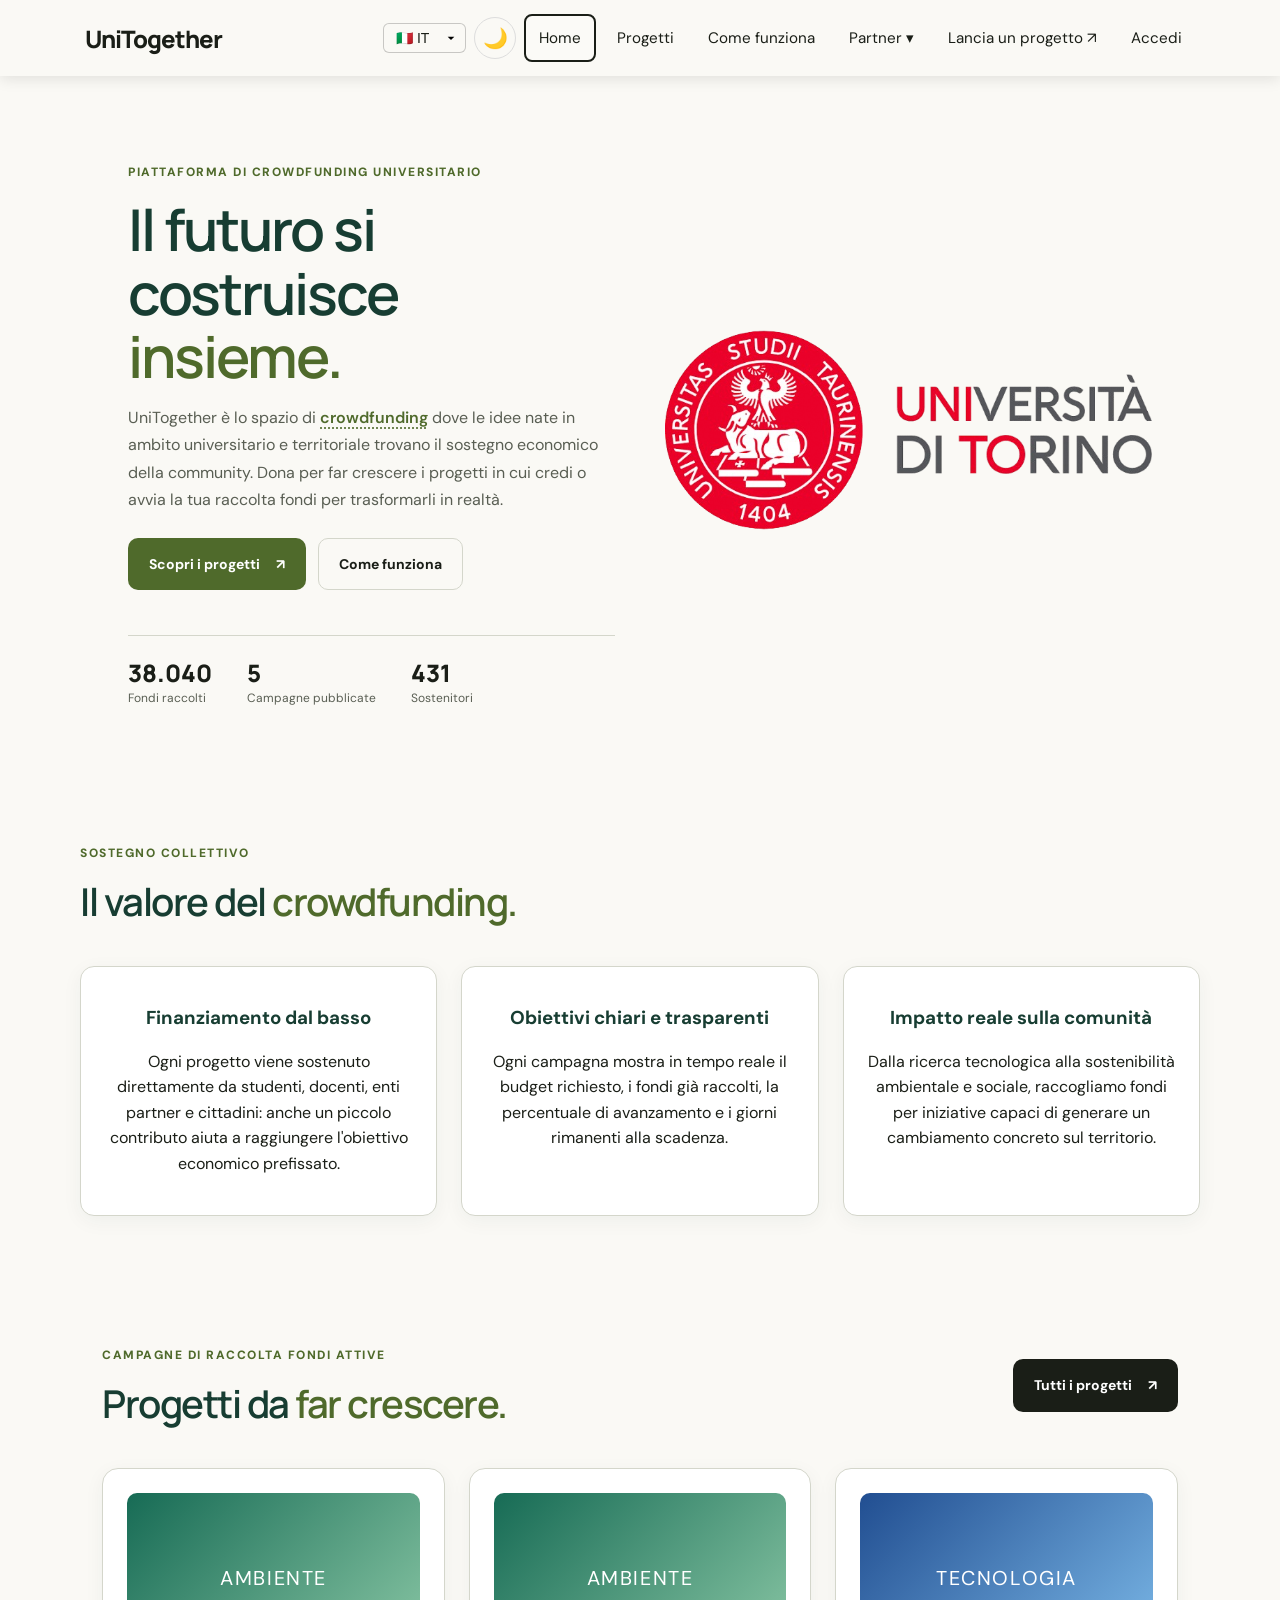
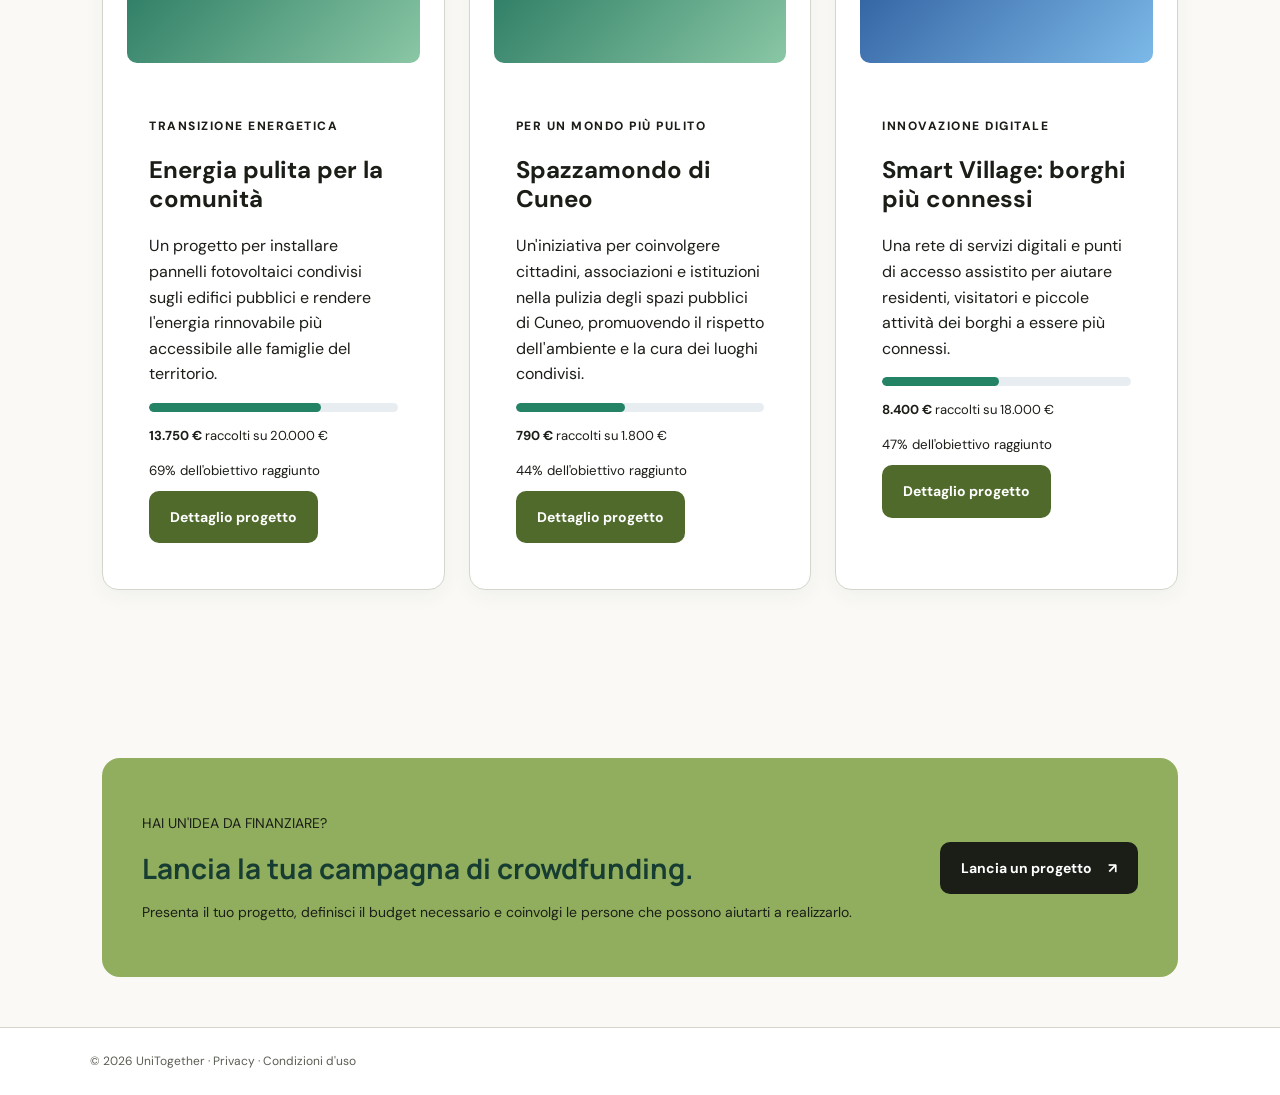
==== assignment3_gruppoAC/src/index.html @ 74b70cff "Add files via upload" ====
<!DOCTYPE html>
<html lang="it">
<head>
    <meta charset="UTF-8">
    <meta name="viewport" content="width=device-width, initial-scale=1.0">
    <title>UniTogether - Home</title>
    <link rel="stylesheet" href="../stile/stile.css">
    <script src="../js/app.js" defer></script>
    <script src="../dati/progetti-dati.js" defer></script>
    <script src="../js/home.js" defer></script>
</head>
<body>

<header class="site-header">
    <a class="logo" href="index.html">UniTogether</a>

    <button class="menu-toggle" id="menuToggle"
            type="button"
            aria-label="Apri menu di navigazione"
            aria-expanded="false"
            aria-controls="mainNav">
        <span aria-hidden="true">☰</span>
    </button>

    <nav id="mainNav" aria-label="Menu principale">
        <div class="language-selector">
            <label for="languageSelect" class="sr-only">Seleziona lingua</label>
            <select id="languageSelect" name="language" autocomplete="language" onchange="cambiaLinguaGoogle(this.value)" aria-label="Seleziona lingua">
                <option value="it">🇮🇹 IT</option>
                <option value="en">🇬🇧 EN</option>
                <option value="es">🇪🇸 ES</option>
                <option value="fr">🇫🇷 FR</option>
                <option value="de">🇩🇪 DE</option>
            </select>
        </div>

        <!-- Contenitore nascosto per Google Translate ignorato dagli screen reader -->
        <div id="google_translate_element" hidden aria-hidden="true"></div>

        <button
                id="themeToggle"
                class="theme-toggle"
                type="button"
                aria-label="Attiva modalità scura"
                aria-pressed="false">
            <span aria-hidden="true">🌙</span>
        </button>
        <a href="index.html" aria-current="page">Home</a>
        <a href="progetti.html">Progetti</a>
        <a href="come-funziona.html">Come funziona</a>

        <div class="partner-dropdown">
            <button class="partner-btn" id="partnerBtn" type="button" aria-expanded="false" aria-controls="partnerMenu">
                Partner <span aria-hidden="true">▾</span>
            </button>
            <div class="partner-menu" id="partnerMenu">
                <div class="partner-item">
                    <button class="submenu-btn" type="button" aria-expanded="false">Banche <span aria-hidden="true">›</span></button>
                    <div class="partner-submenu">
                        <a href="errore.html">Banca 1</a>
                        <a href="errore.html">Banca 2</a>
                        <a href="errore.html">Banca 3</a>
                    </div>
                </div>
                <div class="partner-item">
                    <button class="submenu-btn" type="button" aria-expanded="false">Enti Pubblici <span aria-hidden="true">›</span></button>
                    <div class="partner-submenu">
                        <a href="errore.html">Ente pubblico 1</a>
                        <a href="errore.html">Ente pubblico 2</a>
                        <a href="errore.html">Ente pubblico 3</a>
                    </div>
                </div>
                <div class="partner-item">
                    <button class="submenu-btn" type="button" aria-expanded="false">Fondazioni <span aria-hidden="true">›</span></button>
                    <div class="partner-submenu">
                        <a href="errore.html">Fondazione 1</a>
                        <a href="errore.html">Fondazione 2</a>
                        <a href="errore.html">Fondazione 3</a>
                    </div>
                </div>
                <div class="partner-item">
                    <button class="submenu-btn" type="button" aria-expanded="false">Università <span aria-hidden="true">›</span></button>
                    <div class="partner-submenu">
                        <a href="index.html">Università di Torino</a>
                        <a href="errore.html">Università di Firenze</a>
                        <a href="errore.html">Università Bocconi</a>
                        <a href="errore.html">Politecnico di Torino</a>
                    </div>
                </div>
            </div>
        </div>

        <a href="aggiungi.html">Lancia un progetto <span aria-hidden="true">↗</span></a>
        <a href="login.html">Accedi</a>
    </nav>
</header>

<main id="mainContent">
    <section class="hero">
        <div class="hero-text">
            <p class="eyebrow">PIATTAFORMA DI CROWDFUNDING UNIVERSITARIO</p>
            <h1>Il futuro si<br>costruisce <span>insieme.</span></h1>
            <p>
                UniTogether è lo spazio di <strong><abbr title="Raccolta collettiva e collaborativa di fondi, effettuata attraverso la rete, aperta a tutti coloro che decidono di finanziare progetti innovativi e imprese appena costituite." data-tooltip="Raccolta collettiva e collaborativa di fondi, effettuata attraverso la rete, aperta a tutti coloro che decidono di finanziare progetti innovativi e imprese appena costituite.">crowdfunding</abbr></strong> dove le idee nate in ambito universitario e territoriale trovano il sostegno economico della community. Dona per far crescere i progetti in cui credi o avvia la tua raccolta fondi per trasformarli in realtà.
            </p>

            <div class="hero-actions">
                <a href="progetti.html" class="btn primary-btn">Scopri i progetti <span aria-hidden="true">↗</span></a>
                <a href="come-funziona.html" class="btn secondary-btn">Come funziona</a>
            </div>

            <div class="statistics">
                <div><strong id="totalRaised">—</strong><small>Fondi raccolti</small></div>
                <div><strong id="totalProjects">—</strong><small>Campagne pubblicate</small></div>
                <div><strong id="totalSupporters">—</strong><small>Sostenitori</small></div>
            </div>
        </div>

        <div class="hero-illustration">
            <img src="../img/logo_unito.png" class="responsive-logo" alt="Logo Università di Torino">
        </div>
    </section>

    <section class="container section crowdfunding-section">
        <div class="section-title">
            <div>
                <p class="eyebrow">SOSTEGNO COLLETTIVO</p>
                <h2>Il valore del <span>crowdfunding.</span></h2>
            </div>
        </div>

        <div class="feature-grid">
            <article class="card">
                <h3>Finanziamento dal basso</h3>
                <p>Ogni progetto viene sostenuto direttamente da studenti, docenti, enti partner e cittadini: anche un piccolo contributo aiuta a raggiungere l'obiettivo economico prefissato.</p>
            </article>
            <article class="card">
                <h3>Obiettivi chiari e trasparenti</h3>
                <p>Ogni campagna mostra in tempo reale il budget richiesto, i fondi già raccolti, la percentuale di avanzamento e i giorni rimanenti alla scadenza.</p>
            </article>
            <article class="card">
                <h3>Impatto reale sulla comunità</h3>
                <p>Dalla ricerca tecnologica alla sostenibilità ambientale e sociale, raccogliamo fondi per iniziative capaci di generare un cambiamento concreto sul territorio.</p>
            </article>
        </div>
    </section>

    <section class="projects-section">
        <div class="section-title">
            <div>
                <p class="eyebrow">CAMPAGNE DI RACCOLTA FONDI ATTIVE</p>
                <h2>Progetti da <span>far crescere.</span></h2>
            </div>
            <a href="progetti.html" class="btn dark-btn">Tutti i progetti <span aria-hidden="true">↗</span></a>
        </div>

        <!-- Le prime tre schede vengono generate automaticamente dal JSON. -->
        <div class="project-grid" id="homeProjectGrid" aria-live="polite">
            <p>Caricamento progetti...</p>
        </div>
    </section>

    <section class="call-to-action">
        <div>
            <p>HAI UN'IDEA DA FINANZIARE?</p>
            <h2>Lancia la tua campagna di crowdfunding.</h2>
            <p>Presenta il tuo progetto, definisci il budget necessario e coinvolgi le persone che possono aiutarti a realizzarlo.</p>
        </div>
        <a href="aggiungi.html" class="btn dark-btn">Lancia un progetto <span aria-hidden="true">↗</span></a>
    </section>
</main>

<footer class="footer-simple">
    © 2026 UniTogether · Privacy · Condizioni d'uso
</footer>

</body>
</html>
---- assignment3_gruppoAC/stile/stile.css ----
@import url('https://fonts.googleapis.com/css2?family=DM+Sans:wght@400;500;600;700&family=Manrope:wght@400;500;600;700;800&display=swap');


/* Pagine catalogo, dettaglio e informazioni */

[hidden] {
    display: none !important;
}

.page-hero {
    padding: 44px 0 28px;
    max-width: 770px;
}

.page-hero h1 {
    margin: 10px 0 16px;
}

.eyebrow {
    font-size: 0.8rem;
    font-weight: 700;
    letter-spacing: 0.08em;
    text-transform: uppercase;
}

.project-filters {
    display: grid;
    grid-template-columns: 1.1fr 1.1fr 1.1fr;
    gap: 12px;
    align-items: end;
    margin: 24px 0;
}

.project-filters label {
    display: block;
    font-weight: 600;
    margin-bottom: 6px;
}

.project-filters input,
.project-filters select {
    width: 100%;
    min-width: 0;
    box-sizing: border-box;
    padding: 12px;
    border: 1px solid #d4dbe2;
    border-radius: 8px;
    background: white;
    font: inherit;
}

.project-grid,
.feature-grid {
    display: grid;
    grid-template-columns: repeat(3, minmax(0, 1fr));
    gap: 24px;
    margin: 24px 0 48px;
}

.project-card,
.card {
    border: 1px solid #e2e7ec;
    border-radius: 14px;
    overflow: hidden;
    background: #fff;
    box-shadow: 0 5px 20px rgb(23 61 50 / 5%);
}

.project-content,
.card {
    padding: 22px;
}

.project-image {
    min-height: 170px;
    display: grid;
    place-items: center;
    margin-bottom: 20px;
    padding: 20px;
    border-radius: 10px;
    color: #fff;
    font-size: 20px;
    letter-spacing: 0.08em;
}

.project-image-green {
    background: linear-gradient(135deg, #176b55, #8ac7a5);
}

.project-image-blue {
    background: linear-gradient(135deg, #214e91, #7cb9e8);
}

.project-image-orange {
    background: linear-gradient(135deg, #a74d22, #f3b36b);
}

.project-image-purple {
    background: linear-gradient(135deg, #573d84, #b7a0e5);
}

.progress-track {
    width: 100%;
    height: 9px;
    overflow: hidden;
    border-radius: 999px;
    background: #e8edf1;
    margin: 14px 0;
}

.progress-track span {
    display: block;
    height: 100%;
    border-radius: inherit;
    background: #248365;
}

.project-content .btn,
.project-summary .btn {
    display: inline-block;
    margin-top: 10px;
}

.project-detail {
    display: grid;
    grid-template-columns: minmax(0, 2fr) minmax(260px, 1fr);
    gap: 32px;
    align-items: start;
    padding-bottom: 48px;
}

.detail-image {
    min-height: 260px;
    border-radius: 14px;
    margin-bottom: 28px;
}

.project-summary {
    position: sticky;
    top: 20px;
}

.project-summary .btn {
    width: 100%;
    text-align: center;
}

.small-text {
    font-size: 0.88rem;
    opacity: 0.8;
}

.steps-list {
    padding-left: 24px;
}

.steps-list li {
    padding: 8px 0 18px 8px;
}

.faq-item {
    padding: 18px 0;
    border-bottom: 1px solid #e2e7ec;
}

.faq-item summary {
    cursor: pointer;
    font-weight: 600;
}

.faq-item p {
    line-height: 1.7;
}

.cta-section {
    margin: 48px 0;
    padding: 32px;
    border-radius: 16px;
    background: #f1f6f3;
    border: 1px solid #e0e7df;
}

.site-footer {
    padding: 24px;
    margin-top: 40px;
    text-align: center;
    border-top: 1px solid #e2e7ec;
    background: #173d32;
    color: #fff;
}

@media (max-width: 760px) {
    .project-filters,
    .project-grid,
    .feature-grid,
    .project-detail {
        grid-template-columns: 1fr;
    }

    .project-summary {
        position: static;
    }

    .page-hero {
        padding-top: 32px;
    }

    .cta-section {
        padding: 24px;
    }
}

:root {
    --bg: #faf9f5;
    --green: #cbe665;
    --green-dark: #4f6a2b;
    --text: #1a1e17;
    --muted: #595e53;
    --border: #d4d6cb;
    --white: #ffffff;
    --focus-ring: #2e4317;
    --error: #b3392f;
    --success: #527a33;
}

*, *::before, *::after {
    box-sizing: border-box;
}

body {
    margin: 0;
    background: var(--bg);
    color: var(--text);
    font-family: 'DM Sans', sans-serif;
    line-height: 1.6;
    -webkit-font-smoothing: antialiased;
}

a {
    color: inherit;
    text-decoration: none;
}

button, input {
    font: inherit;
}

/* Accessibilità migliorata: Focus visibile per navigazione da tastiera */
button:focus-visible, a:focus-visible, input:focus-visible {
    outline: 3px solid var(--focus-ring);
    outline-offset: 2px;
}

.navbar {
    min-height: 78px;
    padding: 15px 7%;
    display: flex;
    justify-content: space-between;
    align-items: center;
    gap: 25px;
    border-bottom: 1px solid var(--border);
    background: var(--white);
}

.logo {
    font: 800 22px 'Manrope', sans-serif;
    letter-spacing: -1px;
    white-space: nowrap;
}

.logo span {
    font-weight: 400;
    color: var(--muted);
}

.navigation, .nav-actions {
    display: flex;
    align-items: center;
    gap: 25px;
}

.navigation a, .back-link {
    font-size: 14px;
    font-weight: 600;
    color: var(--muted);
}

.navigation a:hover, .navigation .current {
    color: var(--text);
}

.btn {
    display: inline-flex;
    align-items: center;
    justify-content: space-between;
    gap: 16px;
    padding: 14px 20px;
    border: 1px solid transparent;
    border-radius: 10px;
    font-size: 14px;
    font-weight: 700;
    cursor: pointer;
    transition: transform 0.2s ease, background-color 0.2s ease;
    background: lightgray;
}

.btn:hover {
    transform: translateY(-2px);
}

.primary-btn {
    background: var(--green-dark);
    color: var(--white);
}

.secondary-btn {
    border-color: var(--border);
    background: transparent;
    color: var(--text);
}

.dark-btn {
    background: var(--text);
    color: var(--white);
}

.small-btn {
    padding: 10px 14px;
    font-size: 13px;
}

.menu-toggle {
    display: none;
    border: 0;
    background: none;
    font-size: 24px;
    cursor: pointer;
}

/* HOME */

.hero {
    min-height: 570px;
    padding: 75px 10%;
    display: grid;
    grid-template-columns: 1fr 1fr;
    gap: 50px;
    align-items: center;
}

.eyebrow {
    color: var(--green-dark);
    font-size: 12px;
    font-weight: 800;
    letter-spacing: 1.5px;
    text-transform: uppercase;
}

.hero h1, .login-intro h1, .registration-intro h1 {
    font: 600 clamp(36px, 4.5vw, 60px)/1.1 'Manrope', sans-serif;
    letter-spacing: -2px;
    margin: 16px 0;
}

.hero h1 span, .login-intro h1 span,
.registration-intro h1 span, .section-title h2 span {
    color: var(--green-dark);
}

.hero-text > p:not(.eyebrow) {
    max-width: 480px;
    color: var(--muted);
    font-size: 16px;
    line-height: 1.7;
}

.hero-actions {
    display: flex;
    gap: 12px;
    flex-wrap: wrap;
    margin-top: 25px;
}

.statistics {
    display: flex;
    gap: 35px;
    margin-top: 45px;
    padding-top: 20px;
    border-top: 1px solid var(--border);
}

.statistics div {
    display: flex;
    flex-direction: column;
}

.statistics strong {
    font: 800 24px 'Manrope', sans-serif;
}

.statistics small {
    color: var(--muted);
    font-size: 12px;
}

.hero-illustration {
    min-height: 400px;
    display: grid;
    place-items: center;
    position: relative;
}

.illustration-circle {
    position: absolute;
    width: 330px;
    height: 330px;
    display: grid;
    place-items: center;
    border: 1px solid var(--border);
    border-radius: 50%;
    color: #d1d9c2;
    font-size: 240px;
}

.illustration-card {
    position: relative;
    z-index: 1;
    width: min(320px, 90%);
    padding: 24px;
    background: var(--white);
    border: 1px solid var(--border);
    border-radius: 18px;
    box-shadow: 0 20px 45px rgba(26, 30, 23, 0.08);
    transform: rotate(2deg);
}

.badge {
    display: inline-block;
    padding: 6px 12px;
    border-radius: 20px;
    background: #e8f2d1;
    color: var(--green-dark);
    font-size: 11px;
    font-weight: 800;
}

.illustration-art {
    height: 130px;
    margin: 15px 0;
    border-radius: 10px;
    background: #edf5db;
    display: grid;
    place-items: center;
    font-size: 70px;
}

.illustration-card h3, .project-card h3 {
    font: 700 18px 'Manrope', sans-serif;
    margin: 8px 0;
}

.illustration-card p:not(.eyebrow),
.project-card > p:not(.eyebrow) {
    color: var(--muted);
    font-size: 14px;
}

.progress {
    height: 8px;
    margin: 15px 0 8px;
    overflow: hidden;
    border-radius: 10px;
    background: #e2e5dc;
}

.progress span {
    display: block;
    height: 100%;
    border-radius: 10px;
    background: var(--green-dark);
}

.funding {
    color: var(--muted);
    font-size: 13px;
}

.funding strong {
    color: var(--text);
}

.projects-section {
    padding: 70px 8%;
    background: #f0f2eb;
}

.section-title {
    display: flex;
    align-items: center;
    justify-content: space-between;
    gap: 20px;
    margin-bottom: 30px;
}

.section-title h2 {
    font: 600 clamp(28px, 3vw, 40px) 'Manrope', sans-serif;
    letter-spacing: -1.5px;
    margin: 8px 0;
}

.project-grid {
    display: grid;
    grid-template-columns: repeat(3, minmax(0, 1fr));
    gap: 24px;
}

.project-card {
    padding: 24px;
    border: 1px solid var(--border);
    border-radius: 16px;
    background: var(--white);
    transition: transform 0.2s ease, box-shadow 0.2s ease;
}

.project-card:hover {
    transform: translateY(-4px);
    box-shadow: 0 12px 30px rgba(26, 30, 23, 0.06);
}

.green-art { background: #e2efcb; color: var(--green-dark); }
.lilac-art { background: #eee8f9; color: #5f5791; }
.orange-art { background: #fae6d4; color: #9c5d28; }

.project-card .back-link {
    display: inline-block;
    margin-top: 12px;
    color: var(--green-dark);
    font-weight: 700;
}

.call-to-action {
    margin: 50px 8%;
    padding: 40px;
    border-radius: 18px;
    background: var(--green-dark);
    color: var(--text);
    display: flex;
    align-items: center;
    justify-content: space-between;
    gap: 25px;
}

.call-to-action h2 {
    font: 700 28px 'Manrope', sans-serif;
    margin: 8px 0;
}

.call-to-action p {
    font-size: 14px;
}

.footer-simple {
    padding: 24px 7%;
    border-top: 1px solid var(--border);
    color: var(--muted);
    font-size: 12px;
    background: var(--white);
}

/* LOGIN E REGISTRAZIONE */

.auth-page {
    min-height: 100vh;
    background: var(--bg);
}

.auth-page .navbar {
    border-bottom: 0;
    background: transparent;
}

.login-layout, .registration-layout {
    padding: 35px 8% 55px;
    display: grid;
    grid-template-columns: 1fr 1fr;
    gap: 7%;
    align-items: center;
}

.login-intro, .registration-intro {
    padding: 35px 0;
}

.login-intro > p:not(.eyebrow),
.registration-intro > p:not(.eyebrow) {
    max-width: 400px;
    color: var(--muted);
    font-size: 16px;
    line-height: 1.7;
}

.login-card, .registration-card {
    width: 100%;
    max-width: 500px;
    padding: 36px;
    background: var(--white);
    border: 1px solid var(--border);
    border-radius: 18px;
    box-shadow: 0 15px 40px rgba(26, 30, 23, 0.06);
}

.login-card h2, .registration-card h2 {
    margin: 8px 0;
    font: 700 28px 'Manrope', sans-serif;
    letter-spacing: -1px;
}

.login-card > p:not(.eyebrow),
.muted {
    color: var(--muted);
    font-size: 14px;
}

.login-types {
    display: grid;
    grid-template-columns: 1fr 1fr 1.3fr;
    gap: 6px;
    padding: 6px;
    margin: 22px 0;
    border-radius: 10px;
    background: #eaece3;
}

.role {
    padding: 12px 6px;
    border: 0;
    border-radius: 7px;
    background: transparent;
    color: var(--muted);
    font-size: 12px;
    font-weight: 700;
    cursor: pointer;
    transition: background-color 0.2s ease, color 0.2s ease;
}

.role.active {
    background: var(--white);
    color: var(--text);
    box-shadow: 0 2px 8px rgba(0, 0, 0, 0.08);
}

.form-group {
    min-width: 0;
    margin-bottom: 20px;
}

.form-group label {
    display: block;
    margin-bottom: 8px;
    font-size: 13px;
    font-weight: 700;
}

.form-group input:not([type="checkbox"]) {
    width: 100%;
    padding: 14px;
    border: 1px solid var(--border);
    border-radius: 10px;
    background: var(--white);
    color: var(--text);
    font-size: 14px;
    transition: border-color 0.2s ease, box-shadow 0.2s ease;
}

.form-group input:focus {
    outline: none;
    border-color: var(--green-dark);
    box-shadow: 0 0 0 3px rgba(79, 106, 43, 0.15);
}

.form-group input.invalid {
    border-color: var(--error);
    background: #fffbfa;
}

.form-group input.valid {
    border-color: var(--success);
}

.password-box {
    position: relative;
}

.password-box input {
    padding-right: 85px !important;
}

.show-password {
    position: absolute;
    top: 50%;
    right: 10px;
    transform: translateY(-50%);
    padding: 8px;
    border: 0;
    background: transparent;
    color: var(--green-dark);
    font-size: 12px;
    font-weight: 700;
    cursor: pointer;
}

.error {
    display: block;
    margin-top: 6px;
    color: var(--error);
    font-size: 12px;
    font-weight: 600;
}

.error:empty {
    display: none;
}

.hint {
    display: block;
    margin-top: 6px;
    color: var(--muted);
    font-size: 12px;
}

.login-options {
    display: flex;
    align-items: center;
    justify-content: space-between;
    gap: 10px;
    margin: 8px 0 22px;
    font-size: 13px;
}

.login-options a {
    color: var(--green-dark);
    font-weight: 700;
}

.remember, .terms {
    display: flex;
    align-items: flex-start;
    gap: 10px;
    font-size: 13px;
    color: var(--muted);
}

input[type="checkbox"] {
    accent-color: var(--green-dark);
    margin-top: 3px;
    width: 16px;
    height: 16px;
    cursor: pointer;
}

.login-card .primary-btn,
.registration-card .primary-btn {
    width: 100%;
    margin-top: 10px;
    justify-content: center;
}

.form-message {
    min-height: 0;
    color: var(--green-dark);
    font-size: 13px;
    font-weight: 600;
}

.form-message:empty {
    display: none;
}

.separator {
    display: flex;
    align-items: center;
    gap: 12px;
    margin: 24px 0;
    color: var(--muted);
    font-size: 12px;
}

.separator::before, .separator::after {
    content: "";
    flex: 1;
    height: 1px;
    background: var(--border);
}

.register-link {
    text-align: center;
    color: var(--muted);
    font-size: 13px;
}

.register-link a, .terms a {
    color: var(--green-dark);
    font-weight: 800;
}

.two-columns {
    display: grid;
    grid-template-columns: 1fr 1fr;
    gap: 16px;
}

.password-rules {
    display: grid;
    grid-template-columns: 1fr 1fr;
    gap: 6px 12px;
    margin-top: 12px;
}

.password-rules p {
    margin: 0;
    color: var(--muted);
    font-size: 12px;
}

.password-rules p.passed {
    color: var(--success);
    font-weight: 600;
}

.terms {
    margin: 14px 0;
}

@media (max-width: 850px) {
    .navigation, .nav-actions {
        gap: 14px;
    }

    .hero, .login-layout, .registration-layout {
        padding-left: 6%;
        padding-right: 6%;
        gap: 4%;
    }

    .project-grid {
        grid-template-columns: repeat(2, minmax(0, 1fr));
        gap: 16px;
    }
}

@media (max-width: 650px) {
    .navbar {
        padding: 15px 5%;
    }

    .navigation, .nav-actions {
        display: none;
    }

    .menu-toggle {
        display: block;
    }

    .hero, .login-layout, .registration-layout {
        grid-template-columns: 1fr;
        padding: 35px 6%;
    }

    .hero h1, .login-intro h1, .registration-intro h1 {
        font-size: 36px;
    }

    .hero-illustration {
        min-height: 330px;
    }

    .statistics {
        gap: 20px;
    }

    .project-grid {
        grid-template-columns: 1fr;
    }

    .section-title, .call-to-action {
        align-items: flex-start;
        flex-direction: column;
    }

    .projects-section {
        padding: 45px 6%;
    }

    .call-to-action {
        margin: 25px 5%;
        padding: 28px;
    }

    .login-intro, .registration-intro {
        padding: 10px 0;
    }

    .login-card, .registration-card {
        padding: 24px 20px;
    }

    .two-columns {
        grid-template-columns: 1fr;
        gap: 0;
    }

    .password-rules {
        grid-template-columns: 1fr;
    }

    .login-types {
        grid-template-columns: 1fr 1fr 1.2fr;
    }
}

/* ===== LAYOUT GLOBALE ===== */

html {
    scroll-behavior: smooth;
}

.container {
    width: min(1120px, calc(100% - 48px));
    margin-inline: auto;
}

main.container {
    padding-top: 24px;
    padding-bottom: 48px;
}

h1, h2, h3, p {
    overflow-wrap: break-word;
}

h1, h2, h3 {
    line-height: 1.2;
    color: #173d32;
}

h1 {
    font-size: clamp(2rem, 4vw, 3.25rem);
}

/* ===== NAVBAR ===== */

.site-header {
    position: sticky;
    top: 0;
    z-index: 100;
    background: #4f6a2b;
    color: #fff;
    box-shadow: 0 3px 14px rgb(0 0 0 / 10%);
}

.site-header > * {
    max-width: 1200px;
    margin-inline: auto;
}

.site-header {
    padding: 0 24px;
}

.site-header {
    display: flex;
    align-items: center;
    justify-content: space-between;
    gap: 24px;
    min-height: 76px;
}

.site-header .logo {
    color: #fff;
    font-size: 1.5rem;
    font-weight: 800;
    text-decoration: none;
    white-space: nowrap;
}

.site-header nav {
    display: flex;
    align-items: center;
    justify-content: flex-end;
    flex-wrap: wrap;
    gap: 8px;
}

.site-header nav a {
    display: inline-block;
    padding: 10px 13px;
    color: #fff;
    border-radius: 8px;
    text-decoration: none;
    font-size: 0.95rem;
    transition: background 0.2s ease;
}

.site-header nav a:hover,
.site-header nav a:focus-visible,
.site-header nav a[aria-current="page"] {
    background: rgb(255 255 255 / 14%);
    border: 2px solid #1a1e17;
}

/* ===== SEZIONI E CARD ===== */

.section {
    margin: 48px 0;
}

.project-card {
    transition: transform 0.2s ease, box-shadow 0.2s ease;
}

.project-card:hover {
    transform: translateY(-3px);
    box-shadow: 0 10px 26px rgb(23 61 50 / 10%);
}

.btn:not(.edit-project-btn):hover {
    background: #7b7c7b;
}

.btn:focus-visible,
a:focus-visible,
input:focus-visible,
select:focus-visible,
button:focus-visible {
    outline: 3px solid var(--focus-ring);
    outline-offset: 3px;
}

.site-footer a {
    color: #d9f1c7;
}

/* ===== RESPONSIVE ===== */

@media (max-width: 760px) {
    .container {
        width: calc(100% - 32px);
    }

    .site-header {
        position: static;
        flex-direction: column;
        align-items: stretch;
        padding: 16px;
        gap: 12px;
    }

    .site-header nav {
        justify-content: flex-start;
    }

    .site-header nav a {
        padding: 8px 10px;
    }

    .project-filters,
    .project-grid,
    .feature-grid,
    .project-detail {
        grid-template-columns: minmax(0, 1fr);
    }

    .page-hero {
        padding-top: 28px;
    }
}


/* ===== MENU A TENDINA PARTNER ===== */

.partner-dropdown {
    position: relative;
}

.partner-btn {
    background: transparent;
    border: none;
    color: white;
    padding: 10px 13px;
    border-radius: 8px;
    font: inherit;
    font-size: 0.95rem;
    cursor: pointer;
}

.partner-btn:hover {
    background: rgb(255 255 255 / 14%);
    border: 2px solid #1a1e17;
}

/* Menu principale */

.partner-menu {
    display: none;
    position: absolute;
    top: 100%;
    left: 0;
    min-width: 210px;
    background: #4f6a2b;
    border-radius: 10px;
    box-shadow: 0 5px 20px rgb(0 0 0 / 18%);
    padding: 7px;
    z-index: 1000;
}

.partner-menu.active {
    display: block;
}

/* Link e pulsanti del menu */

.partner-menu a,
.submenu-btn {
    display: flex;
    justify-content: space-between;
    align-items: center;
    width: 100%;
    padding: 11px 13px;
    color: #4f6a2b;
    background: white;
    border: none;
    border-radius: 15px;
    text-decoration: none;
    font: inherit;
    font-size: 14px;
    text-align: left;
    cursor: pointer;
    margin-bottom: 4px;
}

.partner-menu a:hover,
.submenu-btn:hover {
    background: #edf2e9;
}

/* Sottomenu laterale */

.partner-item {
    position: relative;
}

.partner-submenu {
    display: none;
    position: absolute;
    top: 0;
    left: 100%;
    min-width: 230px;
    background: #4f6a2b;
    color: white;
    border-radius: 10px;
    box-shadow: 0 5px 20px rgb(0 0 0 / 18%);
    padding: 7px;
    z-index: 1001;
}

.partner-submenu.active {
    display: block;
}

/* Piccola freccia */

.submenu-btn span {
    font-size: 20px;
    color: #4f6a2b;
}

/* Accessibilità */

.partner-btn:focus-visible,
.submenu-btn:focus-visible {
    outline: 3px solid var(--focus-ring);
    outline-offset: 2px;
}

/* Versione smartphone */

@media (max-width: 760px) {
    .partner-dropdown {
        width: 100%;
    }

    .partner-menu {
        position: static;
        width: 100%;
        box-shadow: none;
        background: #4f6a2b;
    }

    .partner-submenu {
        position: static;
        width: 100%;
        box-shadow: none;
        background: #4f6a2b;
        padding-left: 15px;
        color: white;
    }
}

.partner-dropdown .partner-submenu a {
    display: block;
    width: 100%;
    padding: 10px 13px;
    color: #4f6a2b;
    background: #fff;
    text-decoration: none;
    border-radius: 7px;
    font: inherit;
    font-size: 14px;
}

.partner-dropdown .partner-submenu a:hover,
.partner-dropdown .partner-submenu a:focus-visible {
    color: #4f6a2b;
    background: #e8f1f5;
}


/* BURGER MENU */

.menu-toggle {
    display: none;
    border: 0;
    background: transparent;
    color: white;
    font-size: 27px;
    cursor: pointer;
    padding: 5px;
}

/* RESPONSIVE NAVBAR */

@media (max-width: 850px) {

    .site-header {
        position: relative;
        display: flex;
        justify-content: flex-start;
        align-items: center;
        gap: 16px;
    }

    .menu-toggle {
        display: block;
        order: 1;
        flex-shrink: 0;
    }

    .site-header nav {
        display: none;
        position: absolute;
        top: 100%;
        left: 0;
        right: 0;
        z-index: 1000;
        order: 3;

        flex-direction: column;
        align-items: stretch;
        gap: 0;

        padding: 12px 20px;
        background: var(--white);
        border: 1px solid var(--border);
        box-shadow: 0 8px 20px rgba(0,0,0,.08);
    }

    .site-header nav.active {
        display: flex;
    }

    .site-header .logo {
        order: 2;
    }

    .site-header nav > a,
    .site-header .partner-btn {
        display: block;
        width: 100%;
        padding: 13px 10px;
        text-align: left;
        color: var(--text);
        background: transparent;
        border-bottom: 1px solid var(--border);
    }

    /* Partner nel menu mobile */

    .partner-dropdown {
        width: 100%;
    }

    .partner-menu {
        position: static;
        width: 100%;
        box-shadow: none;
        border: 0;
        padding-left: 12px;
    }

    .partner-item {
        width: 100%;
    }

    .partner-submenu {
        position: static;
        width: 100%;
        box-shadow: none;
        border: 0;
        padding-left: 15px;
    }

    .partner-submenu a {
        color: var(--text);
        background: #f1f4f1;
        padding: 11px 14px;
    }
}

[data-theme="dark"] {
    --bg: #15171c;
    --surface: #20232b;
    --text: #f1f2f5;
    --text-muted: #a5aab6;
    --border: #363a45;
    --primary: #918aff;
    --primary-hover: #aaa5ff;
    --shadow: 0 4px 16px rgba(0, 0, 0, 0.3);
}

.breadcrumbs {
    display: flex;
    flex-wrap: wrap;
    align-items: center;
    gap: 8px;
    max-width: 1200px;
    margin: 16px auto;
    padding: 0 24px;
    color: var(--text-muted);
    font-size: 0.9rem;
}

.breadcrumbs a {
    color: var(--text-muted);
    text-decoration: none;
}

.breadcrumbs a:hover {
    color: var(--primary);
    text-decoration: underline;
}

.breadcrumbs [aria-current="page"] {
    color: var(--text);
    font-weight: 600;
}

@media (max-width: 600px) {
    .breadcrumbs {
        width: calc(100% - 32px);
        margin: 12px auto 20px;
        font-size: 0.85rem;
        gap: 6px;
    }
}

.responsive-logo {
    width: 100%;           /* Occupa fino al 100% dello spazio disponibile sul mobile */
    max-width: 500px;      /* Su desktop non supererà mai questa larghezza */
    height: auto;          /* Mantiene le proporzioni originali (aspect-ratio) */
    object-fit: contain;   /* Assicura che il logo non venga tagliato o deformato */
    display: block;
    margin: 0 auto;        /* Lo centra orizzontalmente nel contenitore */
}

/* =====================================
   MODALITÀ SCURA AUTOMATICA
   ===================================== */

@media (prefers-color-scheme: dark) {

    :root {
        color-scheme: dark;

        --bg-color: #151619;
        --card-color: #222329;
        --text-color: #f5f5f5;
        --secondary-text: #c5c5cc;
        --border-color: #383941;
        --section-color: #1c1d22;
    }

    body {
        background-color: var(--bg-color);
        color: var(--text-color);
    }

    /* Header e navigazione */
    .site-header {
        background-color: var(--bg-color);
        border-bottom: 1px solid var(--border-color);
    }

    .site-header a,
    .site-header button {
        color: var(--text-color);
    }

    /* Hero */
    .hero,
    .projects-section {
        background-color: var(--bg-color);
        color: var(--text-color);
    }

    /* Card dei progetti */
    .project-card {
        background-color: var(--card-color);
        color: var(--text-color);
        border: 1px solid var(--border-color);
    }

    .project-content {
        background-color: var(--card-color);
        color: var(--text-color);
    }

    .project-card h2,
    .project-card h3,
    .project-card p {
        color: var(--text-color);
    }

    /* Barra di avanzamento */
    .progress-track {
        background-color: #454650;
    }

    .progress-track span {
        background-color: #48d982;
    }

    /* Pulsanti */
    .secondary-btn {
        color: var(--text-color);
        border-color: var(--text-color);
    }

    /* Sezioni finali */
    .call-to-action {
        background-color: var(--section-color);
        color: var(--text-color);
    }

    .footer-simple {
        background-color: var(--bg-color);
        color: var(--secondary-text);
        border-top: 1px solid var(--border-color);
    }

    /* Testi secondari */
    .eyebrow,
    .funding,
    .section-title {
        color: var(--secondary-text);
    }
}

/* Pulsante cambio tema */
.theme-toggle {
    background: transparent;
    border: 1px solid var(--border-color, #ddd);
    border-radius: 50%;
    width: 42px;
    height: 42px;
    font-size: 20px;
    cursor: pointer;
    display: inline-flex;
    align-items: center;
    justify-content: center;
    transition: background 0.3s, transform 0.3s;
}

.theme-toggle:hover {
    transform: rotate(15deg);
}

/* =========================
   MODALITÀ SCURA
   ========================= */

/* 1. Variabili ricalibrate per il tema scuro */
html[data-theme="dark"] {
    --bg: #151619;
    --white: #222329;       /* Sfondo delle card, navbar e form */
    --text: #f5f5f5;        /* Testo principale chiaro */
    --muted: #a5aab6;       /* Testo secondario */
    --border: #383941;      /* Bordi più scuri */
    --green-dark: #6a7d05;  /* Verde brillante per risaltare sul nero */
}

/* 2. Sfondo generale e testo base */
html[data-theme="dark"] body {
    background-color: var(--bg) !important;
    color: var(--text) !important;
}

/* 3. Intestazioni (Titoli fissi) */
html[data-theme="dark"] h1,
html[data-theme="dark"] h2,
html[data-theme="dark"] h3,
html[data-theme="dark"] .project-card h2,
html[data-theme="dark"] .project-card h3 {
    color: #ffffff !important;
}

/* 4. Sfondi Card e Contenitori */
html[data-theme="dark"] .project-card,
html[data-theme="dark"] .card,
html[data-theme="dark"] .login-card,
html[data-theme="dark"] .registration-card,
html[data-theme="dark"] .illustration-card,
html[data-theme="dark"] .project-content {
    background-color: var(--white) !important;
    border-color: var(--border) !important;
    color: var(--text) !important;
}

/* 5. Testi interni alle card e paragrafi secondari */
html[data-theme="dark"] .project-card p,
html[data-theme="dark"] .card p,
html[data-theme="dark"] .login-card p,
html[data-theme="dark"] .registration-card p,
html[data-theme="dark"] .illustration-card p,
html[data-theme="dark"] .small-text,
html[data-theme="dark"] .funding,
html[data-theme="dark"] .eyebrow,
html[data-theme="dark"] .hero-text > p:not(.eyebrow) {
    color: var(--muted) !important;
}

/* Evidenziazioni (Numeri e statistiche) */
html[data-theme="dark"] .project-card strong,
html[data-theme="dark"] .card strong,
html[data-theme="dark"] .funding strong,
html[data-theme="dark"] .statistics strong {
    color: #ffffff !important;
}

/* 6. Header, Footer e sezioni speciali */
html[data-theme="dark"] .site-header,
html[data-theme="dark"] .navbar,
html[data-theme="dark"] .site-footer {
    background-color: var(--bg) !important;
    border-color: var(--border) !important;
    color: #ffffff !important;
}

html[data-theme="dark"] .projects-section,
html[data-theme="dark"] .hero {
    background-color: var(--bg) !important;
}

html[data-theme="dark"] .btn {
    color: black !important;
}

html[data-theme="dark"] .call-to-action {
    background-color: var(--white) !important;
    color: var(--text) !important;
}

/* 7. Menu a tendina (Partner) */
html[data-theme="dark"] .partner-menu,
html[data-theme="dark"] .partner-submenu {
    background-color: var(--white) !important;
}

html[data-theme="dark"] .partner-menu a,
html[data-theme="dark"] .partner-submenu a,
html[data-theme="dark"] .submenu-btn {
    background-color: var(--bg) !important;
    color: var(--text) !important;
}

html[data-theme="dark"] .partner-menu a:hover,
html[data-theme="dark"] .submenu-btn:hover {
    background-color: var(--border) !important;
}

/* 8. Input, Select e Form */
html[data-theme="dark"] input,
html[data-theme="dark"] select {
    background-color: var(--bg) !important;
    color: #ffffff !important;
    border-color: var(--border) !important;
}

/* 9. Bottoni secondari e link navbar */
html[data-theme="dark"] .secondary-btn {
    color: #ffffff !important;
    border-color: var(--border) !important;
}

html[data-theme="dark"] .site-header a,
html[data-theme="dark"] .site-header button {
    color: #ffffff !important;
}

/* 10. Progress bar */
html[data-theme="dark"] .progress-track {
    background-color: #454650 !important;
}
/* =========================
   MODALITÀ CHIARA (Sovrascrive il sistema)
   ========================= */

html[data-theme="light"] body {
    background: #faf9f5;
    color: #1a1e17;
}

html[data-theme="light"] .site-header,
html[data-theme="light"] .hero,
html[data-theme="light"] .projects-section {
    background: #faf9f5;
    color: #1a1e17;
}

html[data-theme="light"] .project-card,
html[data-theme="light"] .project-content {
    background: #ffffff;
    color: #1a1e17;
}

html[data-theme="light"] .project-card h2,
html[data-theme="light"] .project-card h3,
html[data-theme="light"] .project-card p {
    color: #1a1e17;
}

html[data-theme="light"] .call-to-action {
    background: #91ae5e;
    color: #1a1e17;
}

html[data-theme="light"] .footer-simple {
    background: #ffffff;
    color: #595e53;
}

html[data-theme="light"] .progress-track {
    background: #e8edf1;
}

html[data-theme="light"] .secondary-btn {
    color: #1a1e17;
    border-color: #d4d6cb;
}

html[data-theme="light"] .site-header a,
html[data-theme="light"] .site-header button {
    color: #1a1e17;
}

/* Stile icona profilo utente */
.profile-icon {
    display: inline-flex;
    align-items: center;
    justify-content: center;
    width: 32px;
    height: 32px;
    background-color: var(--green-dark, #4f6a2b);
    color: var(--white, #ffffff);
    border-radius: 50%;
    font-weight: 800;
    font-size: 14px;
    text-transform: uppercase;
}

.utente-loggato {
    display: inline-flex !important;
    align-items: center;
    gap: 10px;
    text-decoration: none;
}

.language-flags {
    display: inline-flex;
    gap: 8px;
    align-items: center;
    margin-left: 15px;
}

.flag-btn {
    background: transparent;
    border: 1px solid transparent;
    font-size: 20px;
    cursor: pointer;
    padding: 4px 6px;
    border-radius: 4px;
    transition: transform 0.2s, background 0.2s;
}

.flag-btn:hover {
    transform: scale(1.1);
    background: rgba(0, 0, 0, 0.05);
}

.language-selector {
    display: inline-block;
    margin-left: 15px;
    position: relative;
}

.language-selector select {
    appearance: none;
    -webkit-appearance: none;
    -moz-appearance: none;
    background-color: transparent;
    border: 1px solid rgba(0, 0, 0, 0.2);
    padding: 6px 28px 6px 12px;
    border-radius: 6px;
    font-size: 14px;
    cursor: pointer;
    color: inherit;
    /* Icona freccia personalizzata minimale (opzionale, se la vuoi del tutto invisibile puoi rimuovere il background-image) */
    background-image: url("data:image/svg+xml;utf8,<svg fill='currentColor' height='24' viewBox='0 0 24 24' width='24' xmlns='http://www.w3.org/2000/svg'><path d='M7 10l5 5 5-5z'/></svg>");
    background-repeat: no-repeat;
    background-position: right 6px center;
    background-size: 16px;
}

.language-selector select:focus {
    outline: none;
    border-color: #66863d; /* Sostituisci con il colore principale del tuo tema */
}

/* Freccia che diventa automaticamente BIANCA quando il tema è scuro */
[data-theme="dark"] .language-selector select {
    background-image: url("data:image/svg+xml;utf8,<svg fill='%23ffffff' height='20' viewBox='0 0 24 24' width='20' xmlns='http://www.w3.org/2000/svg'><path d='M7 10l5 5 5-5z'/></svg>");
    border-color: rgba(255, 255, 255, 0.3);
}


/* PAGINA AGGIUNGI PROGETTO */

.add-project-page {
    max-width: 1250px;
    margin: 0 auto;
    padding: 65px 24px 90px;
}

.add-project-heading {
    max-width: 760px;
    margin-bottom: 45px;
}

.add-project-heading h1 {
    font-size: clamp(2rem, 5vw, 3.5rem);
    line-height: 1.12;
    margin: 12px 0;
    letter-spacing: -1.5px;
}

.add-project-heading h1 span {
    color: var(--green);
}

.add-project-heading > p:last-child {
    color: var(--muted);
    line-height: 1.7;
    max-width: 650px;
}

/* LAYOUT */

.add-project-layout {
    display: grid;
    grid-template-columns: 280px minmax(0, 1fr);
    gap: 28px;
    align-items: start;
}

.wizard-sidebar,
.wizard-content {
    background: var(--white);
    border: 1px solid var(--border);
    border-radius: 20px;
}

.wizard-sidebar {
    padding: 24px;
    position: sticky;
    top: 25px;
}

.wizard-progress {
    margin-bottom: 25px;
}

.wizard-progress-header {
    display: flex;
    justify-content: space-between;
    font-size: .9rem;
    margin-bottom: 12px;
}

.wizard-progress-header span {
    color: var(--green);
    font-weight: 700;
}

.wizard-progress-track {
    height: 7px;
    background: var(--border);
    border-radius: 20px;
    overflow: hidden;
}

.wizard-progress-track span {
    display: block;
    width: 20%;
    height: 100%;
    background: var(--green);
    border-radius: 20px;
    transition: width .3s ease;
}

.wizard-steps {
    display: flex;
    flex-direction: column;
    gap: 10px;
}

.wizard-step {
    display: flex;
    align-items: center;
    gap: 13px;
    padding: 13px 10px;
    width: 100%;
    text-align: left;
    border: 0;
    border-radius: 12px;
    background: transparent;
    color: var(--text);
    cursor: pointer;
}

.wizard-step.active {
    background: rgba(39, 134, 75, .10);
}

.step-number {
    display: flex;
    align-items: center;
    justify-content: center;
    width: 35px;
    height: 35px;
    flex-shrink: 0;
    border: 1px solid var(--border);
    border-radius: 50%;
    font-weight: 700;
}

.wizard-step.active .step-number,
.wizard-step.completed .step-number {
    color: white;
    background: var(--green);
    border-color: var(--green);
}

.wizard-step strong,
.wizard-step small {
    display: block;
}

.wizard-step strong {
    font-size: .88rem;
}

.wizard-step small {
    margin-top: 4px;
    color: var(--muted);
    font-size: .76rem;
}

.wizard-help {
    margin-top: 30px;
    padding: 16px;
    border-radius: 12px;
    background: rgba(39, 134, 75, .08);
}

.wizard-help strong {
    font-size: .88rem;
}

.wizard-help p {
    font-size: .8rem;
    line-height: 1.5;
    color: var(--muted);
    margin-bottom: 0;
}

/* CONTENUTO */

.wizard-content {
    padding: 32px;
    min-width: 0;
}

.wizard-content-header {
    display: flex;
    align-items: flex-start;
    justify-content: space-between;
    gap: 15px;
    margin-bottom: 35px;
    padding-bottom: 22px;
    border-bottom: 1px solid var(--border);
}

.wizard-content-header h2 {
    margin: 8px 0;
    font-size: 1.7rem;
}

.wizard-content-header p {
    margin: 0;
    color: var(--muted);
    font-size: .92rem;
}

.draft-status {
    color: var(--muted);
    font-size: .75rem;
    white-space: nowrap;
}

/* CAMPI */

.field-group {
    margin-bottom: 24px;
    min-width: 0;
}

.field-group label {
    display: block;
    font-size: .92rem;
    font-weight: 700;
    margin-bottom: 9px;
}

.field-group input:not([type="radio"]):not([type="file"]),
.field-group textarea {
    width: 100%;
    padding: 13px 15px;
    border: 1px solid var(--border);
    border-radius: 10px;
    background: var(--bg);
    color: var(--text);
    font: inherit;
    font-size: .9rem;
    box-sizing: border-box;
}

.field-group textarea {
    resize: vertical;
    line-height: 1.6;
}

.field-group input:focus,
.field-group textarea:focus {
    outline: 2px solid var(--green);
    outline-offset: 2px;
}

.field-group small {
    display: block;
    margin-top: 7px;
    color: var(--muted);
    font-size: .78rem;
}

.field-row {
    display: grid;
    grid-template-columns: 1fr 1fr;
    gap: 18px;
}

.field-error {
    display: block;
    color: var(--error, #c64e45);
    font-size: .78rem;
    margin-top: 6px;
}

.field-group .invalid {
    border-color: var(--error, #c64e45) !important;
}

/* CATEGORIE */

.category-options {
    display: grid;
    grid-template-columns: repeat(2, minmax(0, 1fr));
    gap: 12px;
}

.category-option {
    position: relative;
    display: flex;
    flex-direction: column;
    align-items: flex-start;
    padding: 18px;
    border: 1px solid var(--border);
    border-radius: 13px;
    cursor: pointer;
    transition: .2s;
}

.category-option input {
    position: absolute;
    top: 12px;
    right: 12px;
    accent-color: var(--green);
}

.category-option > span {
    font-size: 1.6rem;
    margin-bottom: 10px;
}

.category-option strong {
    font-size: .92rem;
}

.category-option small {
    color: var(--muted);
    margin-top: 5px;
}

.category-option:has(input:checked) {
    outline: 2px solid var(--green);
    border-color: var(--green);
}

.category-option.green:has(input:checked) {
    outline-color: #27864B;
}

.category-option.purple:has(input:checked) {
    outline-color: #8052B8;
}

.category-option.blue:has(input:checked) {
    outline-color: #2878C8;
}

.category-option.orange:has(input:checked) {
    outline-color: #E87532;
}

/* IMMAGINE */

.image-preview {
    min-height: 180px;
    margin-top: 15px;
    border: 2px dashed var(--border);
    border-radius: 13px;
    display: flex;
    flex-direction: column;
    justify-content: center;
    align-items: center;
    text-align: center;
    overflow: hidden;
    color: var(--muted);
}

.image-preview > span {
    font-size: 2rem;
}

.image-preview img {
    width: 100%;
    max-height: 280px;
    object-fit: cover;
}

.image-preview p {
    font-size: .85rem;
}

.remove-image {
    margin-top: 10px;
    border: 0;
    background: transparent;
    color: var(--error, #c64e45);
    cursor: pointer;
    font: inherit;
}

/* STEP */

.wizard-panel {
    display: none;
}

.wizard-panel.active {
    display: block;
}

/* RIEPILOGO */

.review-notice {
    display: flex;
    gap: 13px;
    padding: 17px;
    background: rgba(39, 134, 75, .09);
    border-radius: 12px;
    margin-bottom: 25px;
}

.review-notice > span {
    color: var(--green);
    font-size: 1.4rem;
    font-weight: 700;
}

.review-notice p {
    margin: 5px 0 0;
    color: var(--muted);
    font-size: .85rem;
}

.review-item {
    padding: 17px 0;
    border-bottom: 1px solid var(--border);
}

.review-item small {
    display: block;
    color: var(--muted);
    margin-bottom: 6px;
}

.review-item strong {
    overflow-wrap: anywhere;
}

.review-image {
    width: 100%;
    max-height: 200px;
    object-fit: cover;
    border-radius: 10px;
    margin-top: 10px;
}

.review-checkbox {
    display: flex;
    align-items: flex-start;
    gap: 10px;
    margin-top: 25px;
    font-size: .86rem;
    line-height: 1.5;
    cursor: pointer;
}

.review-checkbox input {
    margin-top: 4px;
    accent-color: var(--green);
}

.review-error,
.form-message {
    color: var(--error, #c64e45);
    font-size: .85rem;
}

/* NAVIGAZIONE */

.wizard-actions {
    display: flex;
    align-items: center;
    gap: 12px;
    margin-top: 35px;
    padding-top: 22px;
    border-top: 1px solid var(--border);
}

.required-note {
    color: var(--muted);
    font-size: .78rem;
    margin-right: auto;
}

.wizard-back {
    border: 1px solid var(--border);
    background: transparent;
    color: var(--text);
    border-radius: 10px;
    padding: 12px 18px;
    cursor: pointer;
    font: inherit;
}

.wizard-actions button:disabled {
    opacity: .5;
    cursor: not-allowed;
}

/* RESPONSIVE */

@media (max-width: 850px) {
    .add-project-layout {
        grid-template-columns: 1fr;
    }

    .wizard-sidebar {
        position: static;
    }

    .wizard-steps {
        display: grid;
        grid-template-columns: repeat(2, minmax(0, 1fr));
    }

    .wizard-help {
        display: none;
    }
}

@media (max-width: 550px) {
    .add-project-page {
        padding: 35px 15px 60px;
    }

    .wizard-content,
    .wizard-sidebar {
        padding: 19px;
    }

    .wizard-steps {
        grid-template-columns: 1fr;
    }

    .field-row,
    .category-options {
        grid-template-columns: 1fr;
    }

    .wizard-content-header {
        flex-direction: column;
    }

    .wizard-actions {
        flex-wrap: wrap;
    }

    .required-note {
        width: 100%;
        order: -1;
    }

    .wizard-actions button {
        flex: 1;
    }
}

.project-owner-actions {
    display: flex;
    flex-wrap: wrap;
    gap: 10px;
    margin: 18px 0;
}

.project-owner-actions .btn {
    display: inline-block;
    padding: 10px 17px;
    border-radius: 8px;
    font-size: 14px;
    font-weight: 700;
    text-decoration: none;
    cursor: pointer;
}

.edit-project-btn {
    background: white;
    color: #27864b;
    border: 1px solid #27864b;
}

.edit-project-btn:hover {
    background: rgb(170 234 162 / 0.65);
    color: rgb(49 147 30 / 0.65);
    border-color: #27864b;
}

.delete-project-btn {
    background: white;
    color: #c0392b;
    border: 1px solid #c0392b;
}

.delete-project-btn:hover {
    background: #fff0f0;
    color: #851e14;
    border-color: #c63323;
}

.project-owner-actions .delete-project-btn:hover {
    background-color: #fff0f0 !important;
    color: #c0392b !important;
    border-color: #c0392b !important;
}

.image-preview {
    height: 220px;
    max-height: 220px;
    margin-top: 15px;
    border: 2px dashed var(--border);
    border-radius: 13px;
    display: flex;
    flex-direction: column;
    justify-content: center;
    align-items: center;
    text-align: center;
    overflow: hidden;
    color: var(--muted);
}

.image-preview img {
    width: 100%;
    height: 100%;
    object-fit: cover;
    display: block;
}

/* =========================================
   CORREZIONE COLORI FORM DI DONAZIONE (DARK MODE)
   ========================================= */

#donationFormContainer {
    background: #f9f9f9;
    color: #1a1e17;
    border: 1px solid #ddd;
    transition: background 0.2s, color 0.2s, border-color 0.2s;
}

#donationFormContainer label,
#donationFormContainer h4 {
    color: inherit;
}

/* Quando la modatità scura è attiva */
html[data-theme="dark"] #donationFormContainer {
    background: var(--white) !important; /* Usa il colore della card scura */
    color: var(--text) !important;
    border-color: var(--border) !important;
}

html[data-theme="dark"] #donationFormContainer input[type="number"] {
    background-color: var(--bg) !important;
    color: var(--text) !important;
    border-color: var(--border) !important;
}

html[data-theme="dark"] #donationFormContainer .amount-btn {
    background-color: var(--bg) !important;
    color: var(--text) !important;
    border: 1px solid var(--border) !important;
}

html[data-theme="dark"] #donationFormContainer .amount-btn.active {
    background-color: var(--green-dark) !important;
    color: #ffffff !important;
}


/* =========================================
   CONTRASTO PULITO E BILANCIATO
   ========================================= */

:root {
    --border: #d4d6cb;   /* Ripristina il bordo originale pulito */
    --muted: #595e53;    /* Testi secondari leggibili ma non pesanti */
}

/* Card e box generali con lo stile nativo originale */
.project-card,
.card,
.login-card,
.registration-card,
.illustration-card,
.wizard-sidebar,
.wizard-content {
    border: 1px solid var(--border);
    box-shadow: 0 5px 20px rgba(23, 61, 50, 0.05);
}

/* Input, select e campi di testo standard (senza bordi esagerati) */
input:not([type="checkbox"]),
select,
textarea {
    border: 1px solid #d4d6cb;
    background-color: #ffffff;
    color: var(--text);
}

input:not([type="checkbox"]):focus,
select:focus,
textarea:focus {
    border-color: var(--green-dark);
    box-shadow: 0 0 0 3px rgba(79, 106, 43, 0.15);
    outline: none;
}

/* Modalità scura bilanciata */
html[data-theme="dark"] {
    --border: #383941;
    --muted: #a5aab6;
}

html[data-theme="dark"] input,
html[data-theme="dark"] select,
html[data-theme="dark"] textarea {
    background-color: var(--bg);
    color: #ffffff;
    border-color: var(--border);
}

/* =========================================
   SOLO IL BOTTONE "TORNA AI PROGETTI" (Isolato)
   ========================================= */

a.back-btn {
    display: inline-flex !important;
    align-items: center;
    gap: 8px;
    padding: 10px 16px !important;
    background-color: #ffffff !important;
    border: 1px solid #d4d6cb !important;
    border-radius: 8px !important;
    color: #1a1e17 !important;
    font-size: 0.95rem;
    font-weight: 700;
    text-decoration: none !important;
    box-shadow: 0 3px 8px rgba(0, 0, 0, 0.08) !important;
    transition: all 0.2s ease;
}

a.back-btn:hover {
    background-color: #cbe665 !important;
    border-color: #4f6a2b !important;
    color: #1a1e17 !important;
    transform: translateY(-2px);
    box-shadow: 0 5px 12px rgba(0, 0, 0, 0.12) !important;
}

/* Modalità scura per il bottone torna indietro */
html[data-theme="dark"] a.back-btn {
    background-color: #222329 !important;
    color: #ffffff !important;
    border-color: #383941 !important;
}

html[data-theme="dark"] a.back-btn:hover {
    background-color: #4f6a2b !important;
    color: #ffffff !important;
}

/* =========================================
   SEZIONE CROWDFUNDING CENTRATA (HOME)
   ========================================= */

.crowdfunding-section {
    /* Centra la sezione nel container senza centrare i testi ereditati */
    margin-left: auto;
    margin-right: auto;
}

.crowdfunding-section .section-title {
    display: flex;
    justify-content: flex-start; /* Mantiene il titolo allineato a sinistra */
    align-items: center;
    text-align: left;           /* Testo del titolo a sinistra */
}

.crowdfunding-section .feature-grid {
    text-align: center;           /* Testo interno alle card allineato a sinistra */
}

/* =========================================
   TOOLTIP PERSONALIZZATO PER CROWDFUNDING (Risolto)
   ========================================= */

abbr[data-tooltip] {
    position: relative;
    text-decoration: underline dotted;
    text-underline-offset: 4px;
    cursor: help;
    color: var(--green-dark);
    font-weight: 600;
}

/* Box personalizzato che non esce dallo schermo */
abbr[data-tooltip]:hover::after {
    content: attr(data-tooltip);
    position: absolute;
    top: 130%; /* Si posiziona sotto la parola invece che sopra */
    left: 0;   /* Parte allineato all'inizio della parola */
    min-width: 200px;
    max-width: 280px; /* Evita che diventi troppo largo e esca dallo schermo */
    background-color: var(--text, #1a1e17);
    color: var(--white, #ffffff);
    padding: 8px 12px;
    border-radius: 6px;
    font-size: 0.82rem;
    font-weight: normal;
    line-height: 1.4;
    white-space: normal; /* Permette al testo di andare a capo ed essere letto tutto */
    box-shadow: 0 4px 14px rgba(0, 0, 0, 0.2);
    z-index: 1000;
    pointer-events: none;
}

.sr-only {
    position: absolute;
    width: 1px;
    height: 1px;
    padding: 0;
    margin: -1px;
    overflow: hidden;
    clip: rect(0, 0, 0, 0);
    white-space: nowrap;
    border: 0;
}

/* Fix WCAG 1.4.10 (Reflow - Tech C33): Flexbox, width e max-width per label e input */
form,
.form-group,
.password-box,
.login-options,
.remember {
    display: flex;
    flex-wrap: wrap;
    width: 100%;
    max-width: 100%;
    box-sizing: border-box;
}

.form-group {
    flex-direction: column;
}

label,
input,
select,
textarea,
.form-group label,
.form-group input:not([type="checkbox"]) {
    max-width: 100%;
    box-sizing: border-box;
}

.form-group input:not([type="checkbox"]),
.password-box input {
    width: 100%;
    flex: 1 1 100%;
}

.remember {
    width: auto;
    align-items: center;
}
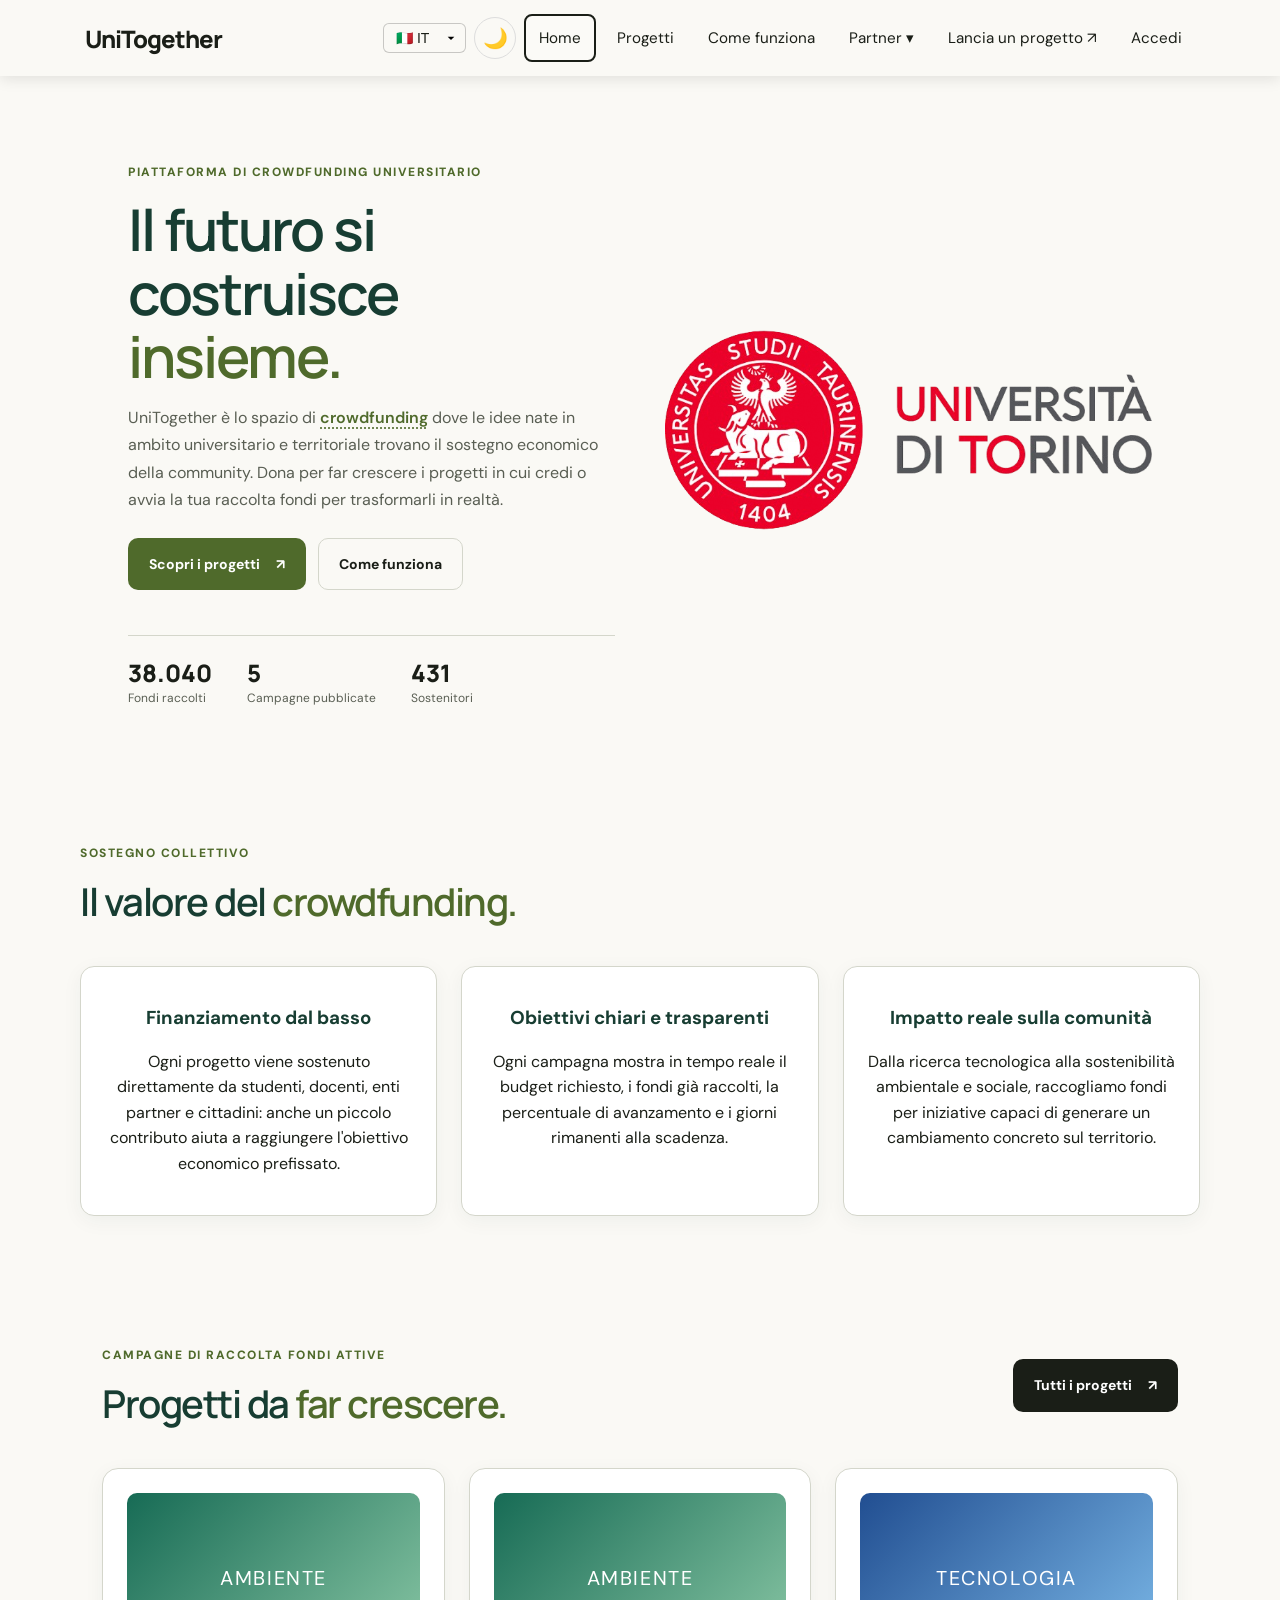
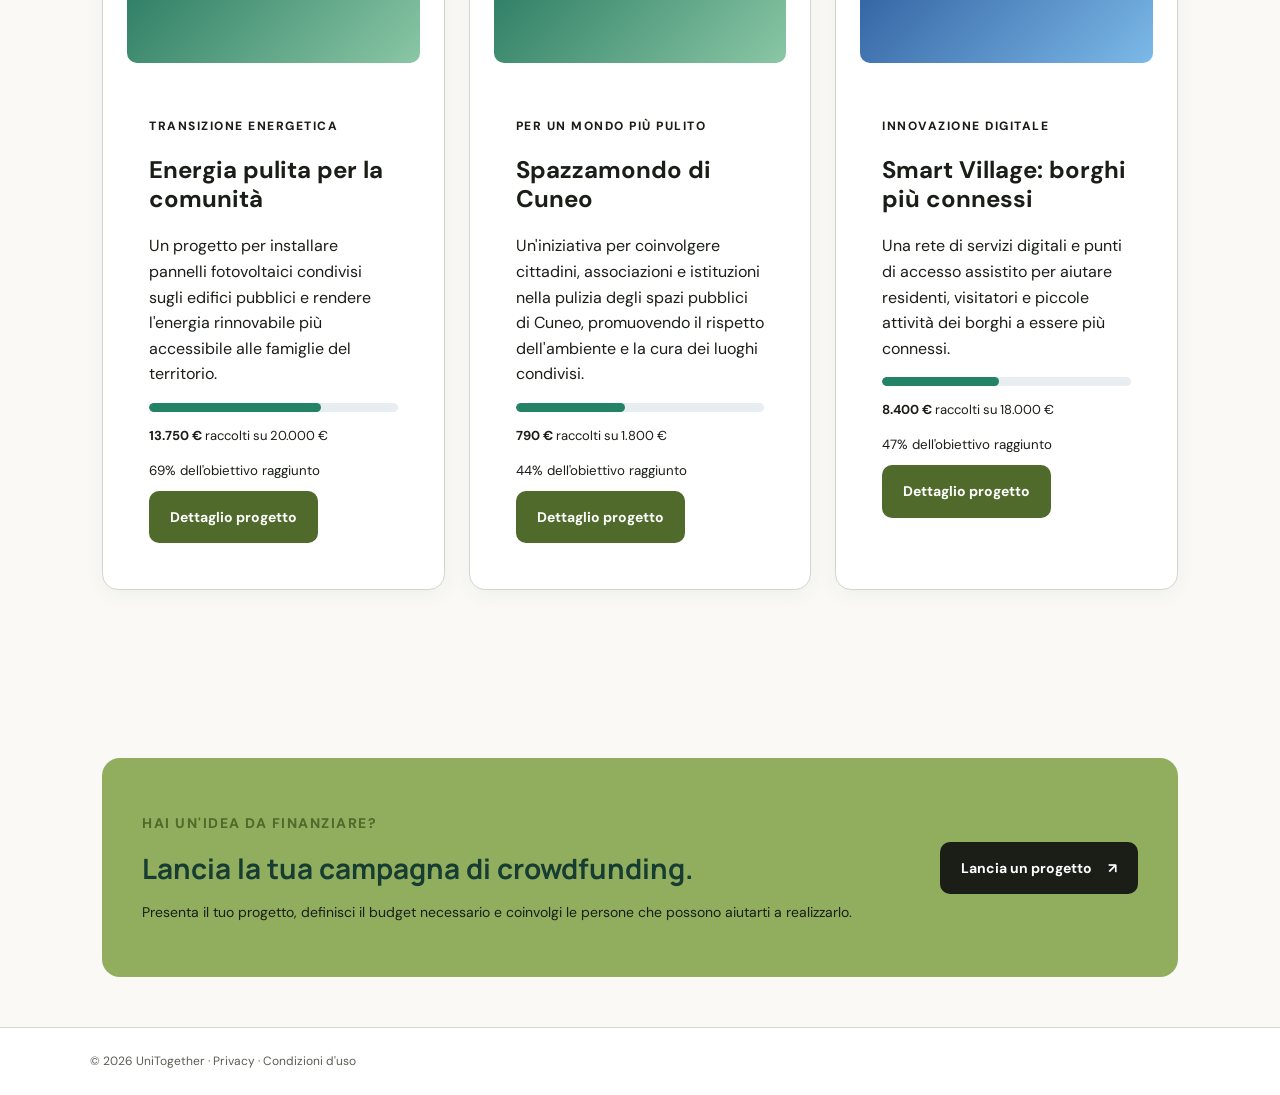
==== commit 2aa2c9fd: "Add files via upload" ====
--- a/assignment3_gruppoAC/src/index.html
+++ b/assignment3_gruppoAC/src/index.html
@@ -1,15 +1,17 @@
 <!DOCTYPE html>
-<html lang="it">
+<html lang="it" data-theme="light">
 <head>
     <meta charset="UTF-8">
     <meta name="viewport" content="width=device-width, initial-scale=1.0">
     <title>UniTogether - Home</title>
+    <link rel="stylesheet" href="https://fonts.googleapis.com/css2?family=DM+Sans:wght@400;500;600;700&family=Manrope:wght@400;500;600;700;800&display=swap">
     <link rel="stylesheet" href="../stile/stile.css">
     <script src="../js/app.js" defer></script>
     <script src="../dati/progetti-dati.js" defer></script>
     <script src="../js/home.js" defer></script>
 </head>
 <body>
+<a href="#mainContent" class="skip-link">Salta al contenuto principale</a>
 
 <header class="site-header">
     <a class="logo" href="index.html">UniTogether</a>
@@ -25,7 +27,7 @@
     <nav id="mainNav" aria-label="Menu principale">
         <div class="language-selector">
             <label for="languageSelect" class="sr-only">Seleziona lingua</label>
-            <select id="languageSelect" name="language" autocomplete="language" onchange="cambiaLinguaGoogle(this.value)" aria-label="Seleziona lingua">
+            <select id="languageSelect" name="language" title="Seleziona lingua" aria-label="Seleziona lingua" autocomplete="language" onchange="cambiaLinguaGoogle(this.value)">
                 <option value="it">🇮🇹 IT</option>
                 <option value="en">🇬🇧 EN</option>
                 <option value="es">🇪🇸 ES</option>
@@ -50,12 +52,12 @@
         <a href="come-funziona.html">Come funziona</a>
 
         <div class="partner-dropdown">
-            <button class="partner-btn" id="partnerBtn" type="button" aria-expanded="false" aria-controls="partnerMenu">
+            <button class="partner-btn" id="partnerBtn" type="button" aria-label="Partner" aria-expanded="false" aria-controls="partnerMenu">
                 Partner <span aria-hidden="true">▾</span>
             </button>
             <div class="partner-menu" id="partnerMenu">
                 <div class="partner-item">
-                    <button class="submenu-btn" type="button" aria-expanded="false">Banche <span aria-hidden="true">›</span></button>
+                    <button class="submenu-btn" type="button" aria-label="Banche" aria-expanded="false">Banche <span aria-hidden="true">›</span></button>
                     <div class="partner-submenu">
                         <a href="errore.html">Banca 1</a>
                         <a href="errore.html">Banca 2</a>
@@ -63,7 +65,7 @@
                     </div>
                 </div>
                 <div class="partner-item">
-                    <button class="submenu-btn" type="button" aria-expanded="false">Enti Pubblici <span aria-hidden="true">›</span></button>
+                    <button class="submenu-btn" type="button" aria-label="Enti Pubblici" aria-expanded="false">Enti Pubblici <span aria-hidden="true">›</span></button>
                     <div class="partner-submenu">
                         <a href="errore.html">Ente pubblico 1</a>
                         <a href="errore.html">Ente pubblico 2</a>
@@ -71,7 +73,7 @@
                     </div>
                 </div>
                 <div class="partner-item">
-                    <button class="submenu-btn" type="button" aria-expanded="false">Fondazioni <span aria-hidden="true">›</span></button>
+                    <button class="submenu-btn" type="button" aria-label="Fondazioni" aria-expanded="false">Fondazioni <span aria-hidden="true">›</span></button>
                     <div class="partner-submenu">
                         <a href="errore.html">Fondazione 1</a>
                         <a href="errore.html">Fondazione 2</a>
@@ -79,7 +81,7 @@
                     </div>
                 </div>
                 <div class="partner-item">
-                    <button class="submenu-btn" type="button" aria-expanded="false">Università <span aria-hidden="true">›</span></button>
+                    <button class="submenu-btn" type="button" aria-label="Università" aria-expanded="false">Università <span aria-hidden="true">›</span></button>
                     <div class="partner-submenu">
                         <a href="index.html">Università di Torino</a>
                         <a href="errore.html">Università di Firenze</a>
@@ -96,10 +98,10 @@
 </header>
 
 <main id="mainContent">
-    <section class="hero">
+    <section class="hero" aria-labelledby="heroHeading">
         <div class="hero-text">
             <p class="eyebrow">PIATTAFORMA DI CROWDFUNDING UNIVERSITARIO</p>
-            <h1>Il futuro si<br>costruisce <span>insieme.</span></h1>
+            <h1 id="heroHeading">Il futuro si<br>costruisce <span>insieme.</span></h1>
             <p>
                 UniTogether è lo spazio di <strong><abbr title="Raccolta collettiva e collaborativa di fondi, effettuata attraverso la rete, aperta a tutti coloro che decidono di finanziare progetti innovativi e imprese appena costituite." data-tooltip="Raccolta collettiva e collaborativa di fondi, effettuata attraverso la rete, aperta a tutti coloro che decidono di finanziare progetti innovativi e imprese appena costituite.">crowdfunding</abbr></strong> dove le idee nate in ambito universitario e territoriale trovano il sostegno economico della community. Dona per far crescere i progetti in cui credi o avvia la tua raccolta fondi per trasformarli in realtà.
             </p>
@@ -121,11 +123,11 @@
         </div>
     </section>
 
-    <section class="container section crowdfunding-section">
+    <section class="container section crowdfunding-section" aria-labelledby="crowdfundingHeading">
         <div class="section-title">
             <div>
                 <p class="eyebrow">SOSTEGNO COLLETTIVO</p>
-                <h2>Il valore del <span>crowdfunding.</span></h2>
+                <h2 id="crowdfundingHeading">Il valore del <span>crowdfunding.</span></h2>
             </div>
         </div>
 
@@ -145,25 +147,24 @@
         </div>
     </section>
 
-    <section class="projects-section">
+    <section class="projects-section" aria-labelledby="activeProjectsHeading">
         <div class="section-title">
             <div>
                 <p class="eyebrow">CAMPAGNE DI RACCOLTA FONDI ATTIVE</p>
-                <h2>Progetti da <span>far crescere.</span></h2>
+                <h2 id="activeProjectsHeading">Progetti da <span>far crescere.</span></h2>
             </div>
             <a href="progetti.html" class="btn dark-btn">Tutti i progetti <span aria-hidden="true">↗</span></a>
         </div>
 
-        <!-- Le prime tre schede vengono generate automaticamente dal JSON. -->
         <div class="project-grid" id="homeProjectGrid" aria-live="polite">
             <p>Caricamento progetti...</p>
         </div>
     </section>
 
-    <section class="call-to-action">
+    <section class="call-to-action" aria-labelledby="ctaHeading">
         <div>
-            <p>HAI UN'IDEA DA FINANZIARE?</p>
-            <h2>Lancia la tua campagna di crowdfunding.</h2>
+            <p class="eyebrow">HAI UN'IDEA DA FINANZIARE?</p>
+            <h2 id="ctaHeading">Lancia la tua campagna di crowdfunding.</h2>
             <p>Presenta il tuo progetto, definisci il budget necessario e coinvolgi le persone che possono aiutarti a realizzarlo.</p>
         </div>
         <a href="aggiungi.html" class="btn dark-btn">Lancia un progetto <span aria-hidden="true">↗</span></a>
--- a/assignment3_gruppoAC/stile/stile.css
+++ b/assignment3_gruppoAC/stile/stile.css
@@ -25,23 +25,20 @@
 
 .project-filters {
     display: grid;
-    grid-template-columns: 1.1fr 1.1fr 1.1fr;
+    grid-template-columns: 1.8fr 1.1fr 1.1fr;
     gap: 12px;
     align-items: end;
     margin: 24px 0;
 }
 
 .project-filters label {
-    display: block;
     font-weight: 600;
-    margin-bottom: 6px;
 }
 
 .project-filters input,
 .project-filters select {
     width: 100%;
     min-width: 0;
-    box-sizing: border-box;
     padding: 12px;
     border: 1px solid #d4dbe2;
     border-radius: 8px;
@@ -2545,40 +2542,100 @@
     border: 0;
 }
 
-/* Fix WCAG 1.4.10 (Reflow - Tech C33): Flexbox, width e max-width per label e input */
+/* =========================================
+   SKIP LINK (Invisibile, appare solo con TAB)
+   ========================================= */
+.skip-link {
+    position: absolute;
+    top: -100px;
+    left: 16px;
+    z-index: 9999;
+    padding: 10px 16px;
+    background: var(--green-dark, #4f6a2b);
+    color: #ffffff;
+    font-weight: 700;
+    border-radius: 8px;
+    text-decoration: none;
+    transition: top 0.2s ease;
+}
+
+.skip-link:focus {
+    top: 12px;
+    outline: 3px solid var(--focus-ring, #2e4317);
+}
+
+/* =========================================
+   REFLOW E ALLINEAMENTO FORM (WCAG 1.4.10 - Tech C38)
+   ========================================= */
 form,
 .form-group,
-.password-box,
-.login-options,
-.remember {
-    display: flex;
+.field-group {
+    display: flex;
+    flex-direction: column;
     flex-wrap: wrap;
     width: 100%;
     max-width: 100%;
     box-sizing: border-box;
 }
 
-.form-group {
-    flex-direction: column;
+.password-box {
+    display: flex;
+    flex-wrap: wrap;
+    width: 100%;
+    max-width: 100%;
+    position: relative;
+    box-sizing: border-box;
+}
+
+.remember,
+.terms,
+.review-checkbox {
+    display: flex;
+    flex-wrap: wrap;
+    align-items: center;
+    gap: 10px;
+    max-width: 100%;
+    box-sizing: border-box;
+}
+
+.remember {
+    width: auto;
+}
+
+.terms,
+.review-checkbox {
+    width: 100%;
+}
+
+.remember label,
+.terms label,
+.review-checkbox label {
+    width: auto;
+    max-width: calc(100% - 30px);
+    margin-bottom: 0;
+}
+
+.remember input[type="checkbox"],
+.terms input[type="checkbox"],
+.review-checkbox input[type="checkbox"],
+.category-option input[type="radio"] {
+    width: 16px;
+    max-width: 100%;
 }
 
 label,
 input,
 select,
-textarea,
-.form-group label,
-.form-group input:not([type="checkbox"]) {
+textarea {
+    width: 100%;
     max-width: 100%;
     box-sizing: border-box;
 }
 
-.form-group input:not([type="checkbox"]),
-.password-box input {
+.group-label {
+    display: block;
+    font-size: 0.92rem;
+    font-weight: 700;
+    margin-bottom: 9px;
     width: 100%;
-    flex: 1 1 100%;
-}
-
-.remember {
-    width: auto;
-    align-items: center;
 }
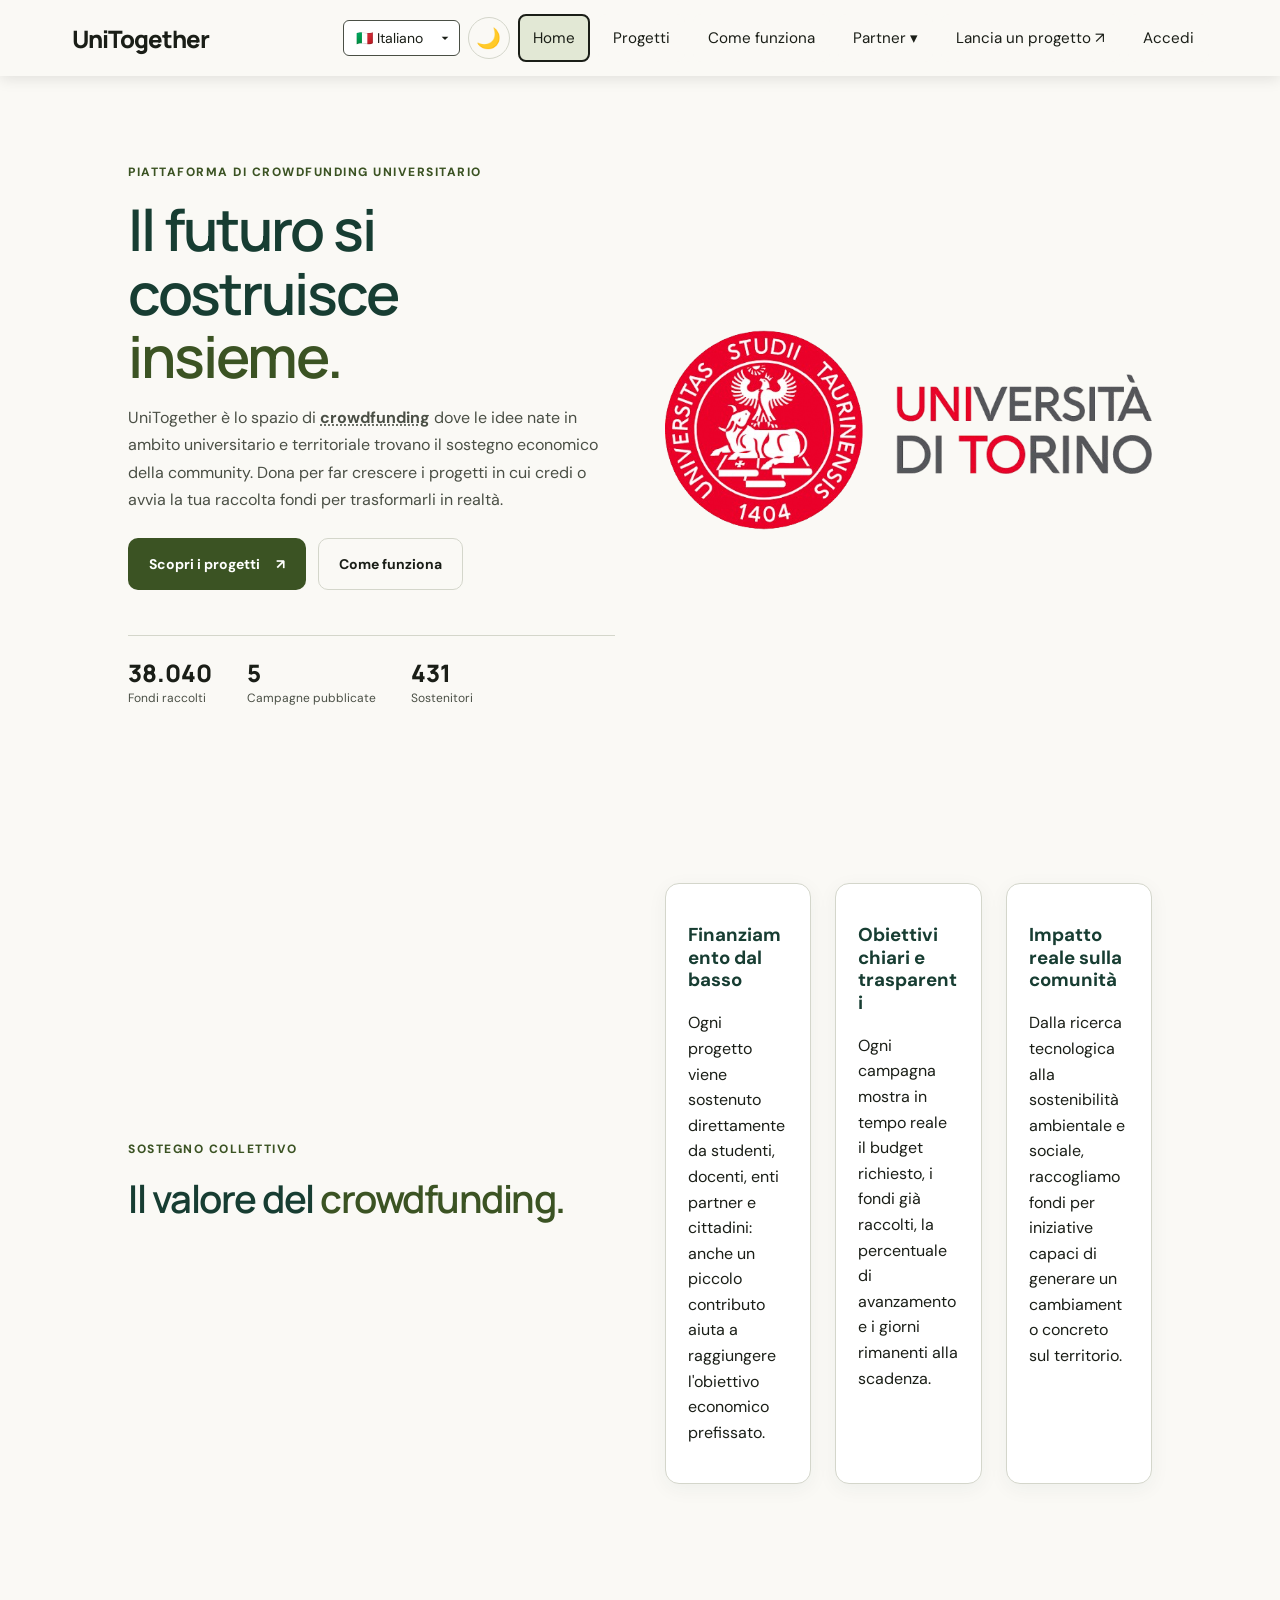
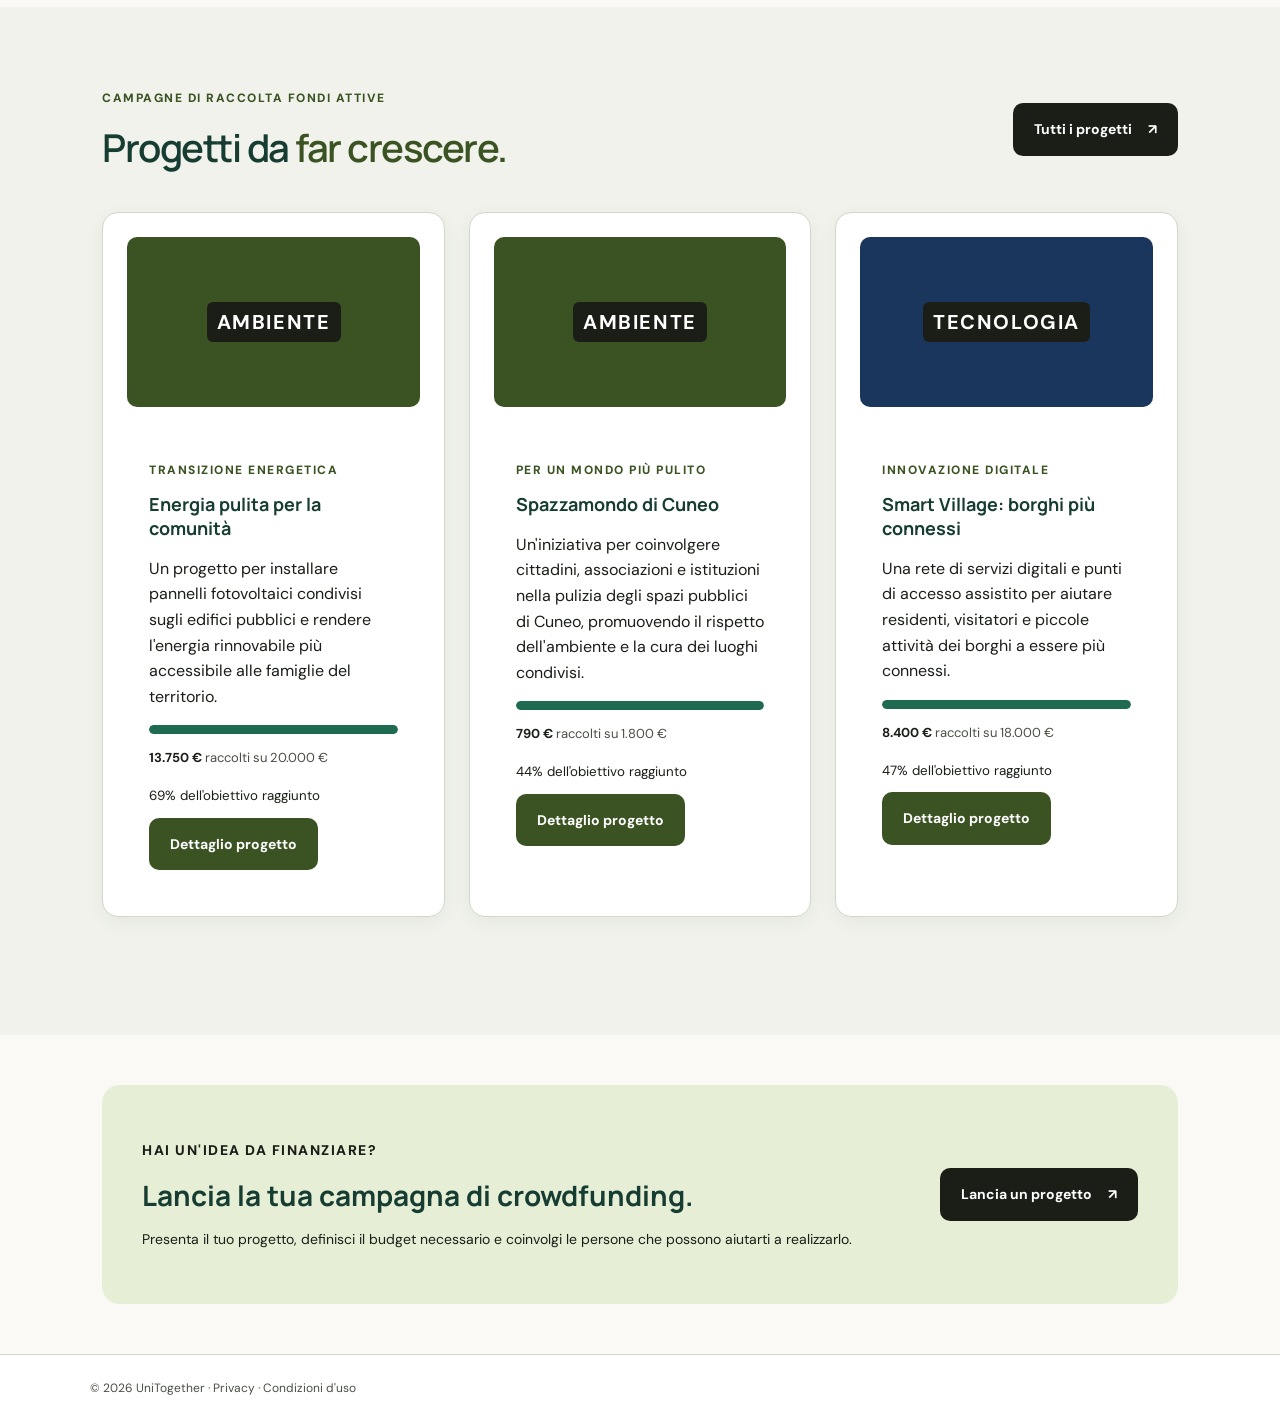
==== commit be545630: "modifiche-grafiche-necessarie" ====
--- a/assignment3_gruppoAC/src/index.html
+++ b/assignment3_gruppoAC/src/index.html
@@ -28,11 +28,11 @@
         <div class="language-selector">
             <label for="languageSelect" class="sr-only">Seleziona lingua</label>
             <select id="languageSelect" name="language" title="Seleziona lingua" aria-label="Seleziona lingua" autocomplete="language" onchange="cambiaLinguaGoogle(this.value)">
-                <option value="it">🇮🇹 IT</option>
-                <option value="en">🇬🇧 EN</option>
-                <option value="es">🇪🇸 ES</option>
-                <option value="fr">🇫🇷 FR</option>
-                <option value="de">🇩🇪 DE</option>
+                <option value="it">🇮🇹 Italiano</option>
+                <option value="en">🇬🇧 English</option>
+                <option value="es">🇪🇸 Español</option>
+                <option value="fr">🇫🇷 Français</option>
+                <option value="de">🇩🇪 Deutsch</option>
             </select>
         </div>
 
@@ -123,7 +123,7 @@
         </div>
     </section>
 
-    <section class="container section crowdfunding-section" aria-labelledby="crowdfundingHeading">
+    <section class="hero" aria-labelledby="crowdfundingHeading">
         <div class="section-title">
             <div>
                 <p class="eyebrow">SOSTEGNO COLLETTIVO</p>
--- a/assignment3_gruppoAC/stile/stile.css
+++ b/assignment3_gruppoAC/stile/stile.css
@@ -1,37 +1,116 @@
-@import url('https://fonts.googleapis.com/css2?family=DM+Sans:wght@400;500;600;700&family=Manrope:wght@400;500;600;700;800&display=swap');
-
-
 /* Pagine catalogo, dettaglio e informazioni */
 
 [hidden] {
     display: none !important;
 }
 
+:root {
+    --bg: #faf9f5;
+    --green: #cbe665;
+    --green-dark: #3b5323;
+    --text: #1a1e17;
+    --muted: #4a4f45;
+    --border: #d4d6cb;
+    --white: #ffffff;
+    --focus-ring: #1a1e17;
+    --error: #a6261d;
+    --success: #3b5e22;
+}
+
+*, *::before, *::after {
+    box-sizing: border-box;
+}
+
+html {
+    scroll-behavior: smooth;
+}
+
+body {
+    margin: 0;
+    background-color: var(--bg);
+    color: var(--text);
+    font-family: 'DM Sans', sans-serif;
+    font-size: 1rem;
+    line-height: 1.6;
+    -webkit-font-smoothing: antialiased;
+}
+
+a {
+    color: inherit;
+    text-decoration: none;
+}
+
+button, input, select, textarea {
+    font: inherit;
+}
+
+/* Focus visibile conforme a G195 su tutti gli elementi interattivi */
+a:focus,
+a:focus-visible,
+button:focus,
+button:focus-visible,
+input:focus,
+input:focus-visible,
+select:focus,
+select:focus-visible,
+textarea:focus,
+textarea:focus-visible,
+summary:focus,
+summary:focus-visible,
+.btn:focus,
+.btn:focus-visible,
+.partner-btn:focus,
+.partner-btn:focus-visible,
+.submenu-btn:focus,
+.submenu-btn:focus-visible,
+.language-selector select:focus,
+.language-selector select:focus-visible {
+    outline: 3px solid #1a1e17 !important;
+    outline-offset: 2px !important;
+}
+
+html[data-theme="dark"] a:focus,
+html[data-theme="dark"] a:focus-visible,
+html[data-theme="dark"] button:focus,
+html[data-theme="dark"] button:focus-visible,
+html[data-theme="dark"] input:focus,
+html[data-theme="dark"] input:focus-visible,
+html[data-theme="dark"] select:focus,
+html[data-theme="dark"] select:focus-visible,
+html[data-theme="dark"] textarea:focus,
+html[data-theme="dark"] textarea:focus-visible {
+    outline: 3px solid #ffffff !important;
+    outline-offset: 2px !important;
+}
+
 .page-hero {
-    padding: 44px 0 28px;
-    max-width: 770px;
+    padding: 2.75rem 0 1.75rem;
+    max-width: 48.125rem;
 }
 
 .page-hero h1 {
-    margin: 10px 0 16px;
+    margin: 0.625rem 0 1rem;
 }
 
 .eyebrow {
-    font-size: 0.8rem;
-    font-weight: 700;
-    letter-spacing: 0.08em;
+    color: var(--green-dark);
+    font-size: 0.75rem;
+    font-weight: 800;
+    letter-spacing: 0.09375rem;
     text-transform: uppercase;
 }
 
 .project-filters {
     display: grid;
     grid-template-columns: 1.8fr 1.1fr 1.1fr;
-    gap: 12px;
+    gap: 0.75rem;
     align-items: end;
-    margin: 24px 0;
+    margin: 1.5rem 0;
 }
 
 .project-filters label {
+    display: block;
+    margin-bottom: 0.375rem;
     font-weight: 600;
 }
 
@@ -39,10 +118,11 @@
 .project-filters select {
     width: 100%;
     min-width: 0;
-    padding: 12px;
+    padding: 0.75rem;
     border: 1px solid #d4dbe2;
-    border-radius: 8px;
-    background: white;
+    border-radius: 0.5rem;
+    background-color: #ffffff;
+    color: var(--text);
     font: inherit;
 }
 
@@ -50,91 +130,109 @@
 .feature-grid {
     display: grid;
     grid-template-columns: repeat(3, minmax(0, 1fr));
-    gap: 24px;
-    margin: 24px 0 48px;
+    gap: 1.5rem;
+    margin: 1.5rem 0 3rem;
 }
 
 .project-card,
 .card {
-    border: 1px solid #e2e7ec;
-    border-radius: 14px;
+    border: 1px solid var(--border);
+    border-radius: 0.875rem;
     overflow: hidden;
-    background: #fff;
-    box-shadow: 0 5px 20px rgb(23 61 50 / 5%);
+    background-color: #ffffff;
+    color: #1a1e17;
+    box-shadow: 0 5px 20px rgba(23, 61, 50, 0.05);
 }
 
 .project-content,
 .card {
-    padding: 22px;
+    padding: 1.375rem;
 }
 
 .project-image {
-    min-height: 170px;
+    min-height: 10.625rem;
     display: grid;
     place-items: center;
-    margin-bottom: 20px;
-    padding: 20px;
-    border-radius: 10px;
-    color: #fff;
-    font-size: 20px;
+    margin-bottom: 1.25rem;
+    padding: 1.25rem;
+    border-radius: 0.625rem;
+    background-color: #3b5323;
+    color: #ffffff;
+    font-size: 1.25rem;
     letter-spacing: 0.08em;
 }
 
+.project-image span {
+    background-color: #1a1e17 !important;
+    color: #ffffff !important;
+    padding: 0.25rem 0.625rem;
+    border-radius: 0.375rem;
+    font-weight: 700;
+}
+
 .project-image-green {
-    background: linear-gradient(135deg, #176b55, #8ac7a5);
+    background-color: #3b5323 !important;
 }
 
 .project-image-blue {
-    background: linear-gradient(135deg, #214e91, #7cb9e8);
+    background-color: #1b365d !important;
 }
 
 .project-image-orange {
-    background: linear-gradient(135deg, #a74d22, #f3b36b);
+    background-color: #8a3c16 !important;
 }
 
 .project-image-purple {
-    background: linear-gradient(135deg, #573d84, #b7a0e5);
+    background-color: #462f6d !important;
 }
 
 .progress-track {
     width: 100%;
-    height: 9px;
+    height: 0.5625rem;
     overflow: hidden;
     border-radius: 999px;
-    background: #e8edf1;
-    margin: 14px 0;
+    background-color: #e8edf1;
+    margin: 0.875rem 0;
 }
 
 .progress-track span {
     display: block;
     height: 100%;
     border-radius: inherit;
-    background: #248365;
+    background-color: #1f6b52;
 }
 
 .project-content .btn,
 .project-summary .btn {
     display: inline-block;
-    margin-top: 10px;
+    margin-top: 0.625rem;
 }
 
 .project-detail {
     display: grid;
-    grid-template-columns: minmax(0, 2fr) minmax(260px, 1fr);
-    gap: 32px;
+    grid-template-columns: minmax(0, 2fr) minmax(16.25rem, 1fr);
+    gap: 2rem;
     align-items: start;
-    padding-bottom: 48px;
+    padding-bottom: 3rem;
 }
 
 .detail-image {
-    min-height: 260px;
-    border-radius: 14px;
-    margin-bottom: 28px;
+    min-height: 16.25rem;
+    border-radius: 0.875rem;
+    margin-bottom: 1.75rem;
+}
+
+.project-subtitle {
+    font-size: 1.15rem;
+    color: var(--muted);
+    font-weight: 500;
+    margin-top: -0.5rem;
+    margin-bottom: 1.5rem;
 }
 
 .project-summary {
     position: sticky;
-    top: 20px;
+    top: 1.25rem;
 }
 
 .project-summary .btn {
@@ -144,19 +242,19 @@
 
 .small-text {
     font-size: 0.88rem;
-    opacity: 0.8;
+    color: var(--muted);
 }
 
 .steps-list {
-    padding-left: 24px;
+    padding-left: 1.5rem;
 }
 
 .steps-list li {
-    padding: 8px 0 18px 8px;
+    padding: 0.5rem 0 1.125rem 0.5rem;
 }
 
 .faq-item {
-    padding: 18px 0;
+    padding: 1.125rem 0;
     border-bottom: 1px solid #e2e7ec;
 }
 
@@ -170,98 +268,36 @@
 }
 
 .cta-section {
-    margin: 48px 0;
-    padding: 32px;
-    border-radius: 16px;
-    background: #f1f6f3;
+    margin: 3rem 0;
+    padding: 2rem;
+    border-radius: 1rem;
+    background-color: #f1f6f3;
     border: 1px solid #e0e7df;
 }
 
 .site-footer {
-    padding: 24px;
-    margin-top: 40px;
+    padding: 1.5rem;
+    margin-top: 2.5rem;
     text-align: center;
     border-top: 1px solid #e2e7ec;
-    background: #173d32;
-    color: #fff;
-}
-
-@media (max-width: 760px) {
-    .project-filters,
-    .project-grid,
-    .feature-grid,
-    .project-detail {
-        grid-template-columns: 1fr;
-    }
-
-    .project-summary {
-        position: static;
-    }
-
-    .page-hero {
-        padding-top: 32px;
-    }
-
-    .cta-section {
-        padding: 24px;
-    }
-}
-
-:root {
-    --bg: #faf9f5;
-    --green: #cbe665;
-    --green-dark: #4f6a2b;
-    --text: #1a1e17;
-    --muted: #595e53;
-    --border: #d4d6cb;
-    --white: #ffffff;
-    --focus-ring: #2e4317;
-    --error: #b3392f;
-    --success: #527a33;
-}
-
-*, *::before, *::after {
-    box-sizing: border-box;
-}
-
-body {
-    margin: 0;
-    background: var(--bg);
-    color: var(--text);
-    font-family: 'DM Sans', sans-serif;
-    line-height: 1.6;
-    -webkit-font-smoothing: antialiased;
-}
-
-a {
-    color: inherit;
-    text-decoration: none;
-}
-
-button, input {
-    font: inherit;
-}
-
-/* Accessibilità migliorata: Focus visibile per navigazione da tastiera */
-button:focus-visible, a:focus-visible, input:focus-visible {
-    outline: 3px solid var(--focus-ring);
-    outline-offset: 2px;
+    background-color: #173d32;
+    color: #ffffff;
 }
 
 .navbar {
-    min-height: 78px;
-    padding: 15px 7%;
+    min-height: 4.875rem;
+    padding: 0.9375rem 7%;
     display: flex;
     justify-content: space-between;
     align-items: center;
-    gap: 25px;
+    gap: 1.5625rem;
     border-bottom: 1px solid var(--border);
-    background: var(--white);
+    background-color: var(--white);
 }
 
 .logo {
-    font: 800 22px 'Manrope', sans-serif;
-    letter-spacing: -1px;
+    font: 800 1.375rem 'Manrope', sans-serif;
+    letter-spacing: -0.0625rem;
     white-space: nowrap;
 }
 
@@ -273,11 +309,11 @@
 .navigation, .nav-actions {
     display: flex;
     align-items: center;
-    gap: 25px;
+    gap: 1.5625rem;
 }
 
 .navigation a, .back-link {
-    font-size: 14px;
+    font-size: 0.875rem;
     font-weight: 600;
     color: var(--muted);
 }
@@ -290,15 +326,16 @@
     display: inline-flex;
     align-items: center;
     justify-content: space-between;
-    gap: 16px;
-    padding: 14px 20px;
+    gap: 1rem;
+    padding: 0.875rem 1.25rem;
     border: 1px solid transparent;
-    border-radius: 10px;
-    font-size: 14px;
+    border-radius: 0.625rem;
+    font-size: 0.875rem;
     font-weight: 700;
     cursor: pointer;
     transition: transform 0.2s ease, background-color 0.2s ease;
-    background: lightgray;
+    background-color: #e2e5dc;
+    color: #1a1e17;
 }
 
 .btn:hover {
@@ -306,57 +343,53 @@
 }
 
 .primary-btn {
-    background: var(--green-dark);
+    background-color: var(--green-dark);
     color: var(--white);
 }
 
 .secondary-btn {
     border-color: var(--border);
-    background: transparent;
+    background-color: #faf9f5;
     color: var(--text);
 }
 
 .dark-btn {
-    background: var(--text);
-    color: var(--white);
+    background-color: #1a1e17;
+    color: #ffffff;
 }
 
 .small-btn {
-    padding: 10px 14px;
-    font-size: 13px;
+    padding: 0.625rem 0.875rem;
+    font-size: 0.8125rem;
 }
 
 .menu-toggle {
     display: none;
     border: 0;
-    background: none;
-    font-size: 24px;
+    background-color: #faf9f5;
+    color: #1a1e17;
+    font-size: 1.6875rem;
     cursor: pointer;
+    padding: 0.3125rem;
 }
 
 /* HOME */
 
 .hero {
-    min-height: 570px;
-    padding: 75px 10%;
+    min-height: 35.625rem;
+    padding: 4.6875rem 10%;
     display: grid;
     grid-template-columns: 1fr 1fr;
-    gap: 50px;
-    align-items: center;
-}
-
-.eyebrow {
-    color: var(--green-dark);
-    font-size: 12px;
-    font-weight: 800;
-    letter-spacing: 1.5px;
-    text-transform: uppercase;
+    gap: 3.125rem;
+    align-items: center;
+    background-color: #faf9f5;
+    color: #1a1e17;
 }
 
 .hero h1, .login-intro h1, .registration-intro h1 {
-    font: 600 clamp(36px, 4.5vw, 60px)/1.1 'Manrope', sans-serif;
-    letter-spacing: -2px;
-    margin: 16px 0;
+    font: 600 clamp(2.25rem, 4.5vw, 3.75rem)/1.1 'Manrope', sans-serif;
+    letter-spacing: -0.125rem;
+    margin: 1rem 0;
 }
 
 .hero h1 span, .login-intro h1 span,
@@ -365,24 +398,24 @@
 }
 
 .hero-text > p:not(.eyebrow) {
-    max-width: 480px;
-    color: var(--muted);
-    font-size: 16px;
+    max-width: 30rem;
+    color: var(--muted);
+    font-size: 1rem;
     line-height: 1.7;
 }
 
 .hero-actions {
     display: flex;
-    gap: 12px;
+    gap: 0.75rem;
     flex-wrap: wrap;
-    margin-top: 25px;
+    margin-top: 1.5625rem;
 }
 
 .statistics {
     display: flex;
-    gap: 35px;
-    margin-top: 45px;
-    padding-top: 20px;
+    gap: 2.1875rem;
+    margin-top: 2.8125rem;
+    padding-top: 1.25rem;
     border-top: 1px solid var(--border);
 }
 
@@ -392,16 +425,16 @@
 }
 
 .statistics strong {
-    font: 800 24px 'Manrope', sans-serif;
+    font: 800 1.5rem 'Manrope', sans-serif;
 }
 
 .statistics small {
     color: var(--muted);
-    font-size: 12px;
+    font-size: 0.75rem;
 }
 
 .hero-illustration {
-    min-height: 400px;
+    min-height: 25rem;
     display: grid;
     place-items: center;
     position: relative;
@@ -409,77 +442,77 @@
 
 .illustration-circle {
     position: absolute;
-    width: 330px;
-    height: 330px;
+    width: 20.625rem;
+    height: 20.625rem;
     display: grid;
     place-items: center;
     border: 1px solid var(--border);
     border-radius: 50%;
     color: #d1d9c2;
-    font-size: 240px;
+    font-size: 15rem;
 }
 
 .illustration-card {
     position: relative;
     z-index: 1;
-    width: min(320px, 90%);
-    padding: 24px;
-    background: var(--white);
+    width: min(20rem, 90%);
+    padding: 1.5rem;
+    background-color: var(--white);
     border: 1px solid var(--border);
-    border-radius: 18px;
+    border-radius: 1.125rem;
     box-shadow: 0 20px 45px rgba(26, 30, 23, 0.08);
     transform: rotate(2deg);
 }
 
 .badge {
     display: inline-block;
-    padding: 6px 12px;
-    border-radius: 20px;
-    background: #e8f2d1;
+    padding: 0.375rem 0.75rem;
+    border-radius: 1.25rem;
+    background-color: #e8f2d1;
     color: var(--green-dark);
-    font-size: 11px;
+    font-size: 0.6875rem;
     font-weight: 800;
 }
 
 .illustration-art {
-    height: 130px;
-    margin: 15px 0;
-    border-radius: 10px;
-    background: #edf5db;
+    height: 8.125rem;
+    margin: 0.9375rem 0;
+    border-radius: 0.625rem;
+    background-color: #edf5db;
     display: grid;
     place-items: center;
-    font-size: 70px;
+    font-size: 4.375rem;
 }
 
 .illustration-card h3, .project-card h3 {
-    font: 700 18px 'Manrope', sans-serif;
-    margin: 8px 0;
+    font: 700 1.125rem 'Manrope', sans-serif;
+    margin: 0.5rem 0;
 }
 
 .illustration-card p:not(.eyebrow),
 .project-card > p:not(.eyebrow) {
     color: var(--muted);
-    font-size: 14px;
+    font-size: 0.875rem;
 }
 
 .progress {
-    height: 8px;
-    margin: 15px 0 8px;
+    height: 0.5rem;
+    margin: 0.9375rem 0 0.5rem;
     overflow: hidden;
-    border-radius: 10px;
-    background: #e2e5dc;
+    border-radius: 0.625rem;
+    background-color: #e2e5dc;
 }
 
 .progress span {
     display: block;
     height: 100%;
-    border-radius: 10px;
-    background: var(--green-dark);
+    border-radius: 0.625rem;
+    background-color: var(--green-dark);
 }
 
 .funding {
     color: var(--muted);
-    font-size: 13px;
+    font-size: 0.8125rem;
 }
 
 .funding strong {
@@ -487,97 +520,94 @@
 }
 
 .projects-section {
-    padding: 70px 8%;
-    background: #f0f2eb;
+    padding: 4.375rem 8%;
+    background-color: #f0f2eb;
+    color: #1a1e17;
 }
 
 .section-title {
     display: flex;
     align-items: center;
     justify-content: space-between;
-    gap: 20px;
-    margin-bottom: 30px;
+    gap: 1.25rem;
+    margin-bottom: 1.875rem;
 }
 
 .section-title h2 {
-    font: 600 clamp(28px, 3vw, 40px) 'Manrope', sans-serif;
-    letter-spacing: -1.5px;
-    margin: 8px 0;
-}
-
-.project-grid {
-    display: grid;
-    grid-template-columns: repeat(3, minmax(0, 1fr));
-    gap: 24px;
+    font: 600 clamp(1.75rem, 3vw, 2.5rem) 'Manrope', sans-serif;
+    letter-spacing: -0.09375rem;
+    margin: 0.5rem 0;
 }
 
 .project-card {
-    padding: 24px;
+    padding: 1.5rem;
     border: 1px solid var(--border);
-    border-radius: 16px;
-    background: var(--white);
+    border-radius: 1rem;
+    background-color: var(--white);
     transition: transform 0.2s ease, box-shadow 0.2s ease;
 }
 
 .project-card:hover {
-    transform: translateY(-4px);
-    box-shadow: 0 12px 30px rgba(26, 30, 23, 0.06);
-}
-
-.green-art { background: #e2efcb; color: var(--green-dark); }
-.lilac-art { background: #eee8f9; color: #5f5791; }
-.orange-art { background: #fae6d4; color: #9c5d28; }
+    transform: translateY(-3px);
+    box-shadow: 0 10px 26px rgba(23, 61, 50, 0.1);
+}
+
+.green-art { background-color: #e2efcb; color: var(--green-dark); }
+.lilac-art { background-color: #eee8f9; color: #4a4275; }
+.orange-art { background-color: #fae6d4; color: #7c481c; }
 
 .project-card .back-link {
     display: inline-block;
-    margin-top: 12px;
+    margin-top: 0.75rem;
     color: var(--green-dark);
     font-weight: 700;
 }
 
 .call-to-action {
-    margin: 50px 8%;
-    padding: 40px;
-    border-radius: 18px;
-    background: var(--green-dark);
-    color: var(--text);
+    margin: 3.125rem 8%;
+    padding: 2.5rem;
+    border-radius: 1.125rem;
+    background-color: #e6eed6;
+    color: #1a1e17;
     display: flex;
     align-items: center;
     justify-content: space-between;
-    gap: 25px;
+    gap: 1.5625rem;
 }
 
 .call-to-action h2 {
-    font: 700 28px 'Manrope', sans-serif;
-    margin: 8px 0;
+    font: 700 1.75rem 'Manrope', sans-serif;
+    margin: 0.5rem 0;
+    color: #173d32;
 }
 
 .call-to-action p {
-    font-size: 14px;
+    font-size: 0.875rem;
+    color: #1a1e17;
 }
 
 .footer-simple {
-    padding: 24px 7%;
+    padding: 1.5rem 7%;
     border-top: 1px solid var(--border);
-    color: var(--muted);
-    font-size: 12px;
-    background: var(--white);
+    color: #4a4f45;
+    font-size: 0.75rem;
+    background-color: #ffffff;
 }
 
 /* LOGIN E REGISTRAZIONE */
 
 .auth-page {
     min-height: 100vh;
-    background: var(--bg);
+    background-color: var(--bg);
 }
 
 .auth-page .navbar {
     border-bottom: 0;
-    background: transparent;
+    background-color: transparent;
 }
 
 .login-layout, .registration-layout {
-    padding: 35px 8% 55px;
+    padding: 2.1875rem 8% 3.4375rem;
     display: grid;
     grid-template-columns: 1fr 1fr;
     gap: 7%;
@@ -585,99 +615,99 @@
 }
 
 .login-intro, .registration-intro {
-    padding: 35px 0;
+    padding: 2.1875rem 0;
 }
 
 .login-intro > p:not(.eyebrow),
 .registration-intro > p:not(.eyebrow) {
-    max-width: 400px;
-    color: var(--muted);
-    font-size: 16px;
+    max-width: 25rem;
+    color: var(--muted);
+    font-size: 1rem;
     line-height: 1.7;
 }
 
 .login-card, .registration-card {
     width: 100%;
-    max-width: 500px;
-    padding: 36px;
-    background: var(--white);
+    max-width: 31.25rem;
+    padding: 2.25rem;
+    background-color: var(--white);
     border: 1px solid var(--border);
-    border-radius: 18px;
+    border-radius: 1.125rem;
     box-shadow: 0 15px 40px rgba(26, 30, 23, 0.06);
 }
 
 .login-card h2, .registration-card h2 {
-    margin: 8px 0;
-    font: 700 28px 'Manrope', sans-serif;
-    letter-spacing: -1px;
+    margin: 0.5rem 0;
+    font: 700 1.75rem 'Manrope', sans-serif;
+    letter-spacing: -0.0625rem;
 }
 
 .login-card > p:not(.eyebrow),
 .muted {
     color: var(--muted);
-    font-size: 14px;
+    font-size: 0.875rem;
 }
 
 .login-types {
     display: grid;
     grid-template-columns: 1fr 1fr 1.3fr;
-    gap: 6px;
-    padding: 6px;
-    margin: 22px 0;
-    border-radius: 10px;
-    background: #eaece3;
+    gap: 0.375rem;
+    padding: 0.375rem;
+    margin: 1.375rem 0;
+    border-radius: 0.625rem;
+    background-color: #eaece3;
 }
 
 .role {
-    padding: 12px 6px;
+    padding: 0.75rem 0.375rem;
     border: 0;
-    border-radius: 7px;
-    background: transparent;
-    color: var(--muted);
-    font-size: 12px;
+    border-radius: 0.4375rem;
+    background-color: transparent;
+    color: var(--muted);
+    font-size: 0.75rem;
     font-weight: 700;
     cursor: pointer;
     transition: background-color 0.2s ease, color 0.2s ease;
 }
 
 .role.active {
-    background: var(--white);
+    background-color: var(--white);
     color: var(--text);
     box-shadow: 0 2px 8px rgba(0, 0, 0, 0.08);
 }
 
 .form-group {
     min-width: 0;
-    margin-bottom: 20px;
+    margin-bottom: 1.25rem;
 }
 
 .form-group label {
     display: block;
-    margin-bottom: 8px;
-    font-size: 13px;
+    margin-bottom: 0.5rem;
+    font-size: 0.8125rem;
     font-weight: 700;
 }
 
-.form-group input:not([type="checkbox"]) {
+.form-group input:not([type="checkbox"]):not([type="radio"]) {
     width: 100%;
-    padding: 14px;
+    padding: 0.875rem;
     border: 1px solid var(--border);
-    border-radius: 10px;
-    background: var(--white);
+    border-radius: 0.625rem;
+    background-color: var(--white);
     color: var(--text);
-    font-size: 14px;
+    font-size: 0.875rem;
     transition: border-color 0.2s ease, box-shadow 0.2s ease;
 }
 
 .form-group input:focus {
-    outline: none;
+    outline: 3px solid #1a1e17 !important;
+    outline-offset: 2px !important;
     border-color: var(--green-dark);
-    box-shadow: 0 0 0 3px rgba(79, 106, 43, 0.15);
 }
 
 .form-group input.invalid {
     border-color: var(--error);
-    background: #fffbfa;
+    background-color: #fffbfa;
 }
 
 .form-group input.valid {
@@ -686,31 +716,33 @@
 
 .password-box {
     position: relative;
+    width: 100%;
 }
 
 .password-box input {
-    padding-right: 85px !important;
+    width: 100%;
+    padding-right: 5.3125rem !important;
 }
 
 .show-password {
     position: absolute;
     top: 50%;
-    right: 10px;
+    right: 0.625rem;
     transform: translateY(-50%);
-    padding: 8px;
+    padding: 0.5rem;
     border: 0;
-    background: transparent;
+    background-color: transparent;
     color: var(--green-dark);
-    font-size: 12px;
+    font-size: 0.75rem;
     font-weight: 700;
     cursor: pointer;
 }
 
 .error {
     display: block;
-    margin-top: 6px;
+    margin-top: 0.375rem;
     color: var(--error);
-    font-size: 12px;
+    font-size: 0.75rem;
     font-weight: 600;
 }
 
@@ -720,18 +752,18 @@
 
 .hint {
     display: block;
-    margin-top: 6px;
-    color: var(--muted);
-    font-size: 12px;
+    margin-top: 0.375rem;
+    color: var(--muted);
+    font-size: 0.75rem;
 }
 
 .login-options {
     display: flex;
     align-items: center;
     justify-content: space-between;
-    gap: 10px;
-    margin: 8px 0 22px;
-    font-size: 13px;
+    gap: 0.625rem;
+    margin: 0.5rem 0 1.375rem;
+    font-size: 0.8125rem;
 }
 
 .login-options a {
@@ -741,31 +773,37 @@
 
 .remember, .terms {
     display: flex;
-    align-items: flex-start;
-    gap: 10px;
-    font-size: 13px;
-    color: var(--muted);
+    align-items: center;
+    gap: 0.625rem;
+    font-size: 0.8125rem;
+    color: var(--muted);
+}
+
+.remember label, .terms label {
+    margin-bottom: 0;
+    cursor: pointer;
 }
 
 input[type="checkbox"] {
     accent-color: var(--green-dark);
-    margin-top: 3px;
-    width: 16px;
-    height: 16px;
+    width: 1rem;
+    height: 1rem;
+    margin: 0;
+    flex-shrink: 0;
     cursor: pointer;
 }
 
 .login-card .primary-btn,
 .registration-card .primary-btn {
     width: 100%;
-    margin-top: 10px;
+    margin-top: 0.625rem;
     justify-content: center;
 }
 
 .form-message {
     min-height: 0;
-    color: var(--green-dark);
-    font-size: 13px;
+    color: var(--error);
+    font-size: 0.8125rem;
     font-weight: 600;
 }
 
@@ -776,23 +814,23 @@
 .separator {
     display: flex;
     align-items: center;
-    gap: 12px;
-    margin: 24px 0;
-    color: var(--muted);
-    font-size: 12px;
+    gap: 0.75rem;
+    margin: 1.5rem 0;
+    color: var(--muted);
+    font-size: 0.75rem;
 }
 
 .separator::before, .separator::after {
     content: "";
     flex: 1;
     height: 1px;
-    background: var(--border);
+    background-color: var(--border);
 }
 
 .register-link {
     text-align: center;
     color: var(--muted);
-    font-size: 13px;
+    font-size: 0.8125rem;
 }
 
 .register-link a, .terms a {
@@ -803,20 +841,20 @@
 .two-columns {
     display: grid;
     grid-template-columns: 1fr 1fr;
-    gap: 16px;
+    gap: 1rem;
 }
 
 .password-rules {
     display: grid;
     grid-template-columns: 1fr 1fr;
-    gap: 6px 12px;
-    margin-top: 12px;
+    gap: 0.375rem 0.75rem;
+    margin-top: 0.75rem;
 }
 
 .password-rules p {
     margin: 0;
     color: var(--muted);
-    font-size: 12px;
+    font-size: 0.75rem;
 }
 
 .password-rules p.passed {
@@ -825,110 +863,19 @@
 }
 
 .terms {
-    margin: 14px 0;
-}
-
-@media (max-width: 850px) {
-    .navigation, .nav-actions {
-        gap: 14px;
-    }
-
-    .hero, .login-layout, .registration-layout {
-        padding-left: 6%;
-        padding-right: 6%;
-        gap: 4%;
-    }
-
-    .project-grid {
-        grid-template-columns: repeat(2, minmax(0, 1fr));
-        gap: 16px;
-    }
-}
-
-@media (max-width: 650px) {
-    .navbar {
-        padding: 15px 5%;
-    }
-
-    .navigation, .nav-actions {
-        display: none;
-    }
-
-    .menu-toggle {
-        display: block;
-    }
-
-    .hero, .login-layout, .registration-layout {
-        grid-template-columns: 1fr;
-        padding: 35px 6%;
-    }
-
-    .hero h1, .login-intro h1, .registration-intro h1 {
-        font-size: 36px;
-    }
-
-    .hero-illustration {
-        min-height: 330px;
-    }
-
-    .statistics {
-        gap: 20px;
-    }
-
-    .project-grid {
-        grid-template-columns: 1fr;
-    }
-
-    .section-title, .call-to-action {
-        align-items: flex-start;
-        flex-direction: column;
-    }
-
-    .projects-section {
-        padding: 45px 6%;
-    }
-
-    .call-to-action {
-        margin: 25px 5%;
-        padding: 28px;
-    }
-
-    .login-intro, .registration-intro {
-        padding: 10px 0;
-    }
-
-    .login-card, .registration-card {
-        padding: 24px 20px;
-    }
-
-    .two-columns {
-        grid-template-columns: 1fr;
-        gap: 0;
-    }
-
-    .password-rules {
-        grid-template-columns: 1fr;
-    }
-
-    .login-types {
-        grid-template-columns: 1fr 1fr 1.2fr;
-    }
+    margin: 0.875rem 0;
 }
 
 /* ===== LAYOUT GLOBALE ===== */
 
-html {
-    scroll-behavior: smooth;
-}
-
 .container {
-    width: min(1120px, calc(100% - 48px));
+    width: min(70rem, calc(100% - 3rem));
     margin-inline: auto;
 }
 
 main.container {
-    padding-top: 24px;
-    padding-bottom: 48px;
+    padding-top: 1.5rem;
+    padding-bottom: 3rem;
 }
 
 h1, h2, h3, p {
@@ -944,36 +891,30 @@
     font-size: clamp(2rem, 4vw, 3.25rem);
 }
 
-/* ===== NAVBAR ===== */
+/* ===== NAVBAR (Contrasto G18 Solido) ===== */
 
 .site-header {
     position: sticky;
     top: 0;
     z-index: 100;
-    background: #4f6a2b;
-    color: #fff;
-    box-shadow: 0 3px 14px rgb(0 0 0 / 10%);
+    background-color: #faf9f5;
+    color: #1a1e17;
+    box-shadow: 0 3px 14px rgba(0, 0, 0, 0.1);
+    padding: 0 1.5rem;
+    display: flex;
+    align-items: center;
+    justify-content: space-between;
+    gap: 1.5rem;
+    min-height: 4.75rem;
 }
 
 .site-header > * {
-    max-width: 1200px;
+    max-width: 75rem;
     margin-inline: auto;
 }
 
-.site-header {
-    padding: 0 24px;
-}
-
-.site-header {
-    display: flex;
-    align-items: center;
-    justify-content: space-between;
-    gap: 24px;
-    min-height: 76px;
-}
-
 .site-header .logo {
-    color: #fff;
+    color: #1a1e17;
     font-size: 1.5rem;
     font-weight: 800;
     text-decoration: none;
@@ -985,94 +926,44 @@
     align-items: center;
     justify-content: flex-end;
     flex-wrap: wrap;
-    gap: 8px;
+    gap: 0.5rem;
 }
 
 .site-header nav a {
     display: inline-block;
-    padding: 10px 13px;
-    color: #fff;
-    border-radius: 8px;
+    padding: 0.625rem 0.8125rem;
+    background-color: #faf9f5;
+    color: #1a1e17;
+    border-radius: 0.5rem;
     text-decoration: none;
     font-size: 0.95rem;
-    transition: background 0.2s ease;
+    border: 2px solid transparent;
+    transition: background-color 0.2s ease;
 }
 
 .site-header nav a:hover,
 .site-header nav a:focus-visible,
 .site-header nav a[aria-current="page"] {
-    background: rgb(255 255 255 / 14%);
+    background-color: #e2e8d5;
+    color: #1a1e17;
     border: 2px solid #1a1e17;
 }
 
 /* ===== SEZIONI E CARD ===== */
 
 .section {
-    margin: 48px 0;
-}
-
-.project-card {
-    transition: transform 0.2s ease, box-shadow 0.2s ease;
-}
-
-.project-card:hover {
-    transform: translateY(-3px);
-    box-shadow: 0 10px 26px rgb(23 61 50 / 10%);
+    margin: 3rem 0;
 }
 
 .btn:not(.edit-project-btn):hover {
-    background: #7b7c7b;
-}
-
-.btn:focus-visible,
-a:focus-visible,
-input:focus-visible,
-select:focus-visible,
-button:focus-visible {
-    outline: 3px solid var(--focus-ring);
-    outline-offset: 3px;
+    background-color: #2b3d19;
+    color: #ffffff;
 }
 
 .site-footer a {
     color: #d9f1c7;
 }
 
-/* ===== RESPONSIVE ===== */
-
-@media (max-width: 760px) {
-    .container {
-        width: calc(100% - 32px);
-    }
-
-    .site-header {
-        position: static;
-        flex-direction: column;
-        align-items: stretch;
-        padding: 16px;
-        gap: 12px;
-    }
-
-    .site-header nav {
-        justify-content: flex-start;
-    }
-
-    .site-header nav a {
-        padding: 8px 10px;
-    }
-
-    .project-filters,
-    .project-grid,
-    .feature-grid,
-    .project-detail {
-        grid-template-columns: minmax(0, 1fr);
-    }
-
-    .page-hero {
-        padding-top: 28px;
-    }
-}
-
-
 /* ===== MENU A TENDINA PARTNER ===== */
 
 .partner-dropdown {
@@ -1080,33 +971,32 @@
 }
 
 .partner-btn {
-    background: transparent;
-    border: none;
-    color: white;
-    padding: 10px 13px;
-    border-radius: 8px;
+    background-color: #faf9f5;
+    border: 2px solid transparent;
+    color: #1a1e17;
+    padding: 0.625rem 0.8125rem;
+    border-radius: 0.5rem;
     font: inherit;
     font-size: 0.95rem;
     cursor: pointer;
 }
 
 .partner-btn:hover {
-    background: rgb(255 255 255 / 14%);
+    background-color: #e2e8d5;
+    color: #1a1e17;
     border: 2px solid #1a1e17;
 }
-
-/* Menu principale */
 
 .partner-menu {
     display: none;
     position: absolute;
     top: 100%;
     left: 0;
-    min-width: 210px;
-    background: #4f6a2b;
-    border-radius: 10px;
-    box-shadow: 0 5px 20px rgb(0 0 0 / 18%);
-    padding: 7px;
+    min-width: 13.125rem;
+    background-color: #3b5323;
+    border-radius: 0.625rem;
+    box-shadow: 0 5px 20px rgba(0, 0, 0, 0.18);
+    padding: 0.4375rem;
     z-index: 1000;
 }
 
@@ -1114,33 +1004,30 @@
     display: block;
 }
 
-/* Link e pulsanti del menu */
-
 .partner-menu a,
 .submenu-btn {
     display: flex;
     justify-content: space-between;
     align-items: center;
     width: 100%;
-    padding: 11px 13px;
-    color: #4f6a2b;
-    background: white;
+    padding: 0.6875rem 0.8125rem;
+    color: #1a1e17;
+    background-color: #ffffff;
     border: none;
-    border-radius: 15px;
+    border-radius: 0.9375rem;
     text-decoration: none;
     font: inherit;
-    font-size: 14px;
+    font-size: 0.875rem;
     text-align: left;
     cursor: pointer;
-    margin-bottom: 4px;
+    margin-bottom: 0.25rem;
 }
 
 .partner-menu a:hover,
 .submenu-btn:hover {
-    background: #edf2e9;
-}
-
-/* Sottomenu laterale */
+    background-color: #edf2e9;
+    color: #1a1e17;
+}
 
 .partner-item {
     position: relative;
@@ -1151,12 +1038,11 @@
     position: absolute;
     top: 0;
     left: 100%;
-    min-width: 230px;
-    background: #4f6a2b;
-    color: white;
-    border-radius: 10px;
-    box-shadow: 0 5px 20px rgb(0 0 0 / 18%);
-    padding: 7px;
+    min-width: 14.375rem;
+    background-color: #3b5323;
+    border-radius: 0.625rem;
+    box-shadow: 0 5px 20px rgba(0, 0, 0, 0.18);
+    padding: 0.4375rem;
     z-index: 1001;
 }
 
@@ -1164,86 +1050,54 @@
     display: block;
 }
 
-/* Piccola freccia */
-
 .submenu-btn span {
-    font-size: 20px;
-    color: #4f6a2b;
-}
-
-/* Accessibilità */
-
-.partner-btn:focus-visible,
-.submenu-btn:focus-visible {
-    outline: 3px solid var(--focus-ring);
-    outline-offset: 2px;
-}
-
-/* Versione smartphone */
-
-@media (max-width: 760px) {
-    .partner-dropdown {
-        width: 100%;
-    }
-
-    .partner-menu {
-        position: static;
-        width: 100%;
-        box-shadow: none;
-        background: #4f6a2b;
-    }
-
-    .partner-submenu {
-        position: static;
-        width: 100%;
-        box-shadow: none;
-        background: #4f6a2b;
-        padding-left: 15px;
-        color: white;
-    }
+    font-size: 1.25rem;
+    color: #1a1e17;
+    background-color: #ffffff;
 }
 
 .partner-dropdown .partner-submenu a {
     display: block;
     width: 100%;
-    padding: 10px 13px;
-    color: #4f6a2b;
-    background: #fff;
+    padding: 0.625rem 0.8125rem;
+    color: #1a1e17;
+    background-color: #ffffff;
     text-decoration: none;
-    border-radius: 7px;
+    border-radius: 0.4375rem;
     font: inherit;
-    font-size: 14px;
+    font-size: 0.875rem;
 }
 
 .partner-dropdown .partner-submenu a:hover,
 .partner-dropdown .partner-submenu a:focus-visible {
-    color: #4f6a2b;
-    background: #e8f1f5;
-}
-
-
-/* BURGER MENU */
-
-.menu-toggle {
-    display: none;
-    border: 0;
-    background: transparent;
-    color: white;
-    font-size: 27px;
-    cursor: pointer;
-    padding: 5px;
-}
-
-/* RESPONSIVE NAVBAR */
+    color: #1a1e17;
+    background-color: #e8f1f5;
+}
+
+/* ===== RESPONSIVE ===== */
 
 @media (max-width: 850px) {
+    .navigation, .nav-actions {
+        gap: 0.875rem;
+    }
+
+    .hero, .login-layout, .registration-layout {
+        padding-left: 6%;
+        padding-right: 6%;
+        gap: 4%;
+    }
+
+    .project-grid {
+        grid-template-columns: repeat(2, minmax(0, 1fr));
+        gap: 1rem;
+    }
 
     .site-header {
         position: relative;
         display: flex;
         justify-content: flex-start;
         align-items: center;
-        gap: 16px;
+        gap: 1rem;
     }
 
     .menu-toggle {
@@ -1260,15 +1114,13 @@
         right: 0;
         z-index: 1000;
         order: 3;
-
         flex-direction: column;
         align-items: stretch;
         gap: 0;
-
-        padding: 12px 20px;
-        background: var(--white);
+        padding: 0.75rem 1.25rem;
+        background-color: var(--white);
         border: 1px solid var(--border);
-        box-shadow: 0 8px 20px rgba(0,0,0,.08);
+        box-shadow: 0 8px 20px rgba(0, 0, 0, 0.08);
     }
 
     .site-header nav.active {
@@ -1283,14 +1135,12 @@
     .site-header .partner-btn {
         display: block;
         width: 100%;
-        padding: 13px 10px;
+        padding: 0.8125rem 0.625rem;
         text-align: left;
         color: var(--text);
-        background: transparent;
+        background-color: #ffffff;
         border-bottom: 1px solid var(--border);
     }
-
-    /* Partner nel menu mobile */
 
     .partner-dropdown {
         width: 100%;
@@ -1301,7 +1151,7 @@
         width: 100%;
         box-shadow: none;
         border: 0;
-        padding-left: 12px;
+        padding-left: 0.75rem;
     }
 
     .partner-item {
@@ -1313,46 +1163,122 @@
         width: 100%;
         box-shadow: none;
         border: 0;
-        padding-left: 15px;
+        padding-left: 0.9375rem;
     }
 
     .partner-submenu a {
         color: var(--text);
-        background: #f1f4f1;
-        padding: 11px 14px;
-    }
-}
-
-[data-theme="dark"] {
-    --bg: #15171c;
-    --surface: #20232b;
-    --text: #f1f2f5;
-    --text-muted: #a5aab6;
-    --border: #363a45;
-    --primary: #918aff;
-    --primary-hover: #aaa5ff;
-    --shadow: 0 4px 16px rgba(0, 0, 0, 0.3);
+        background-color: #f1f4f1;
+        padding: 0.6875rem 0.875rem;
+    }
+}
+
+@media (max-width: 760px) {
+    .container {
+        width: calc(100% - 2rem);
+    }
+
+    .project-filters,
+    .project-grid,
+    .feature-grid,
+    .project-detail {
+        grid-template-columns: minmax(0, 1fr);
+    }
+
+    .project-summary {
+        position: static;
+    }
+
+    .page-hero {
+        padding-top: 1.75rem;
+    }
+
+    .cta-section {
+        padding: 1.5rem;
+    }
+}
+
+@media (max-width: 650px) {
+    .navbar {
+        padding: 0.9375rem 5%;
+    }
+
+    .navigation, .nav-actions {
+        display: none;
+    }
+
+    .hero, .login-layout, .registration-layout {
+        grid-template-columns: 1fr;
+        padding: 2.1875rem 6%;
+    }
+
+    .hero h1, .login-intro h1, .registration-intro h1 {
+        font-size: 2.25rem;
+    }
+
+    .hero-illustration {
+        min-height: 20.625rem;
+    }
+
+    .statistics {
+        gap: 1.25rem;
+    }
+
+    .section-title, .call-to-action {
+        align-items: flex-start;
+        flex-direction: column;
+    }
+
+    .projects-section {
+        padding: 2.8125rem 6%;
+    }
+
+    .call-to-action {
+        margin: 1.5625rem 5%;
+        padding: 1.75rem;
+    }
+
+    .login-intro, .registration-intro {
+        padding: 0.625rem 0;
+    }
+
+    .login-card, .registration-card {
+        padding: 1.5rem 1.25rem;
+    }
+
+    .two-columns {
+        grid-template-columns: 1fr;
+        gap: 0;
+    }
+
+    .password-rules {
+        grid-template-columns: 1fr;
+    }
+
+    .login-types {
+        grid-template-columns: 1fr 1fr 1.2fr;
+    }
 }
 
 .breadcrumbs {
     display: flex;
     flex-wrap: wrap;
     align-items: center;
-    gap: 8px;
-    max-width: 1200px;
-    margin: 16px auto;
-    padding: 0 24px;
-    color: var(--text-muted);
+    gap: 0.5rem;
+    max-width: 75rem;
+    margin: 1rem auto;
+    padding: 0 1.5rem;
+    color: var(--muted);
     font-size: 0.9rem;
 }
 
 .breadcrumbs a {
-    color: var(--text-muted);
+    color: var(--muted);
     text-decoration: none;
 }
 
 .breadcrumbs a:hover {
-    color: var(--primary);
+    color: var(--green-dark);
     text-decoration: underline;
 }
 
@@ -1363,128 +1289,36 @@
 
 @media (max-width: 600px) {
     .breadcrumbs {
-        width: calc(100% - 32px);
-        margin: 12px auto 20px;
+        width: calc(100% - 2rem);
+        margin: 0.75rem auto 1.25rem;
         font-size: 0.85rem;
-        gap: 6px;
+        gap: 0.375rem;
     }
 }
 
 .responsive-logo {
-    width: 100%;           /* Occupa fino al 100% dello spazio disponibile sul mobile */
-    max-width: 500px;      /* Su desktop non supererà mai questa larghezza */
-    height: auto;          /* Mantiene le proporzioni originali (aspect-ratio) */
-    object-fit: contain;   /* Assicura che il logo non venga tagliato o deformato */
+    width: 100%;
+    max-width: 31.25rem;
+    height: auto;
+    object-fit: contain;
     display: block;
-    margin: 0 auto;        /* Lo centra orizzontalmente nel contenitore */
-}
-
-/* =====================================
-   MODALITÀ SCURA AUTOMATICA
-   ===================================== */
-
-@media (prefers-color-scheme: dark) {
-
-    :root {
-        color-scheme: dark;
-
-        --bg-color: #151619;
-        --card-color: #222329;
-        --text-color: #f5f5f5;
-        --secondary-text: #c5c5cc;
-        --border-color: #383941;
-        --section-color: #1c1d22;
-    }
-
-    body {
-        background-color: var(--bg-color);
-        color: var(--text-color);
-    }
-
-    /* Header e navigazione */
-    .site-header {
-        background-color: var(--bg-color);
-        border-bottom: 1px solid var(--border-color);
-    }
-
-    .site-header a,
-    .site-header button {
-        color: var(--text-color);
-    }
-
-    /* Hero */
-    .hero,
-    .projects-section {
-        background-color: var(--bg-color);
-        color: var(--text-color);
-    }
-
-    /* Card dei progetti */
-    .project-card {
-        background-color: var(--card-color);
-        color: var(--text-color);
-        border: 1px solid var(--border-color);
-    }
-
-    .project-content {
-        background-color: var(--card-color);
-        color: var(--text-color);
-    }
-
-    .project-card h2,
-    .project-card h3,
-    .project-card p {
-        color: var(--text-color);
-    }
-
-    /* Barra di avanzamento */
-    .progress-track {
-        background-color: #454650;
-    }
-
-    .progress-track span {
-        background-color: #48d982;
-    }
-
-    /* Pulsanti */
-    .secondary-btn {
-        color: var(--text-color);
-        border-color: var(--text-color);
-    }
-
-    /* Sezioni finali */
-    .call-to-action {
-        background-color: var(--section-color);
-        color: var(--text-color);
-    }
-
-    .footer-simple {
-        background-color: var(--bg-color);
-        color: var(--secondary-text);
-        border-top: 1px solid var(--border-color);
-    }
-
-    /* Testi secondari */
-    .eyebrow,
-    .funding,
-    .section-title {
-        color: var(--secondary-text);
-    }
+    margin: 0 auto;
 }
 
 /* Pulsante cambio tema */
 .theme-toggle {
-    background: transparent;
-    border: 1px solid var(--border-color, #ddd);
+    background-color: #faf9f5;
+    color: #1a1e17;
+    border: 1px solid #d4d6cb;
     border-radius: 50%;
-    width: 42px;
-    height: 42px;
-    font-size: 20px;
+    width: 2.625rem;
+    height: 2.625rem;
+    font-size: 1.25rem;
     cursor: pointer;
     display: inline-flex;
     align-items: center;
     justify-content: center;
-    transition: background 0.3s, transform 0.3s;
+    transition: background-color 0.3s, transform 0.3s;
 }
 
 .theme-toggle:hover {
@@ -1492,26 +1326,23 @@
 }
 
 /* =========================
-   MODALITÀ SCURA
+   MODALITÀ SCURA (Tramite pulsante)
    ========================= */
 
-/* 1. Variabili ricalibrate per il tema scuro */
 html[data-theme="dark"] {
-    --bg: #151619;
-    --white: #222329;       /* Sfondo delle card, navbar e form */
-    --text: #f5f5f5;        /* Testo principale chiaro */
-    --muted: #a5aab6;       /* Testo secondario */
-    --border: #383941;      /* Bordi più scuri */
-    --green-dark: #6a7d05;  /* Verde brillante per risaltare sul nero */
-}
-
-/* 2. Sfondo generale e testo base */
+    --bg: #121316;
+    --white: #1a1b20;
+    --text: #ffffff;
+    --muted: #dcdfe6;
+    --border: #555761;
+    --green-dark: #8ab833;
+}
+
 html[data-theme="dark"] body {
     background-color: var(--bg) !important;
     color: var(--text) !important;
 }
 
-/* 3. Intestazioni (Titoli fissi) */
 html[data-theme="dark"] h1,
 html[data-theme="dark"] h2,
 html[data-theme="dark"] h3,
@@ -1520,19 +1351,20 @@
     color: #ffffff !important;
 }
 
-/* 4. Sfondi Card e Contenitori */
 html[data-theme="dark"] .project-card,
 html[data-theme="dark"] .card,
 html[data-theme="dark"] .login-card,
 html[data-theme="dark"] .registration-card,
 html[data-theme="dark"] .illustration-card,
-html[data-theme="dark"] .project-content {
+html[data-theme="dark"] .project-content,
+html[data-theme="dark"] .wizard-sidebar,
+html[data-theme="dark"] .wizard-content,
+html[data-theme="dark"] .wizard-step {
     background-color: var(--white) !important;
     border-color: var(--border) !important;
     color: var(--text) !important;
 }
 
-/* 5. Testi interni alle card e paragrafi secondari */
 html[data-theme="dark"] .project-card p,
 html[data-theme="dark"] .card p,
 html[data-theme="dark"] .login-card p,
@@ -1541,19 +1373,21 @@
 html[data-theme="dark"] .small-text,
 html[data-theme="dark"] .funding,
 html[data-theme="dark"] .eyebrow,
-html[data-theme="dark"] .hero-text > p:not(.eyebrow) {
+html[data-theme="dark"] .hero-text > p:not(.eyebrow),
+html[data-theme="dark"] .wizard-step small,
+html[data-theme="dark"] .wizard-help p,
+html[data-theme="dark"] .draft-status {
     color: var(--muted) !important;
 }
 
-/* Evidenziazioni (Numeri e statistiche) */
 html[data-theme="dark"] .project-card strong,
 html[data-theme="dark"] .card strong,
 html[data-theme="dark"] .funding strong,
-html[data-theme="dark"] .statistics strong {
+html[data-theme="dark"] .statistics strong,
+html[data-theme="dark"] .wizard-step strong {
     color: #ffffff !important;
 }
 
-/* 6. Header, Footer e sezioni speciali */
 html[data-theme="dark"] .site-header,
 html[data-theme="dark"] .navbar,
 html[data-theme="dark"] .site-footer {
@@ -1568,7 +1402,8 @@
 }
 
 html[data-theme="dark"] .btn {
-    color: black !important;
+    color: #1a1e17 !important;
+    background-color: #cbe665 !important;
 }
 
 html[data-theme="dark"] .call-to-action {
@@ -1576,7 +1411,10 @@
     color: var(--text) !important;
 }
 
-/* 7. Menu a tendina (Partner) */
+html[data-theme="dark"] .call-to-action p {
+    color: var(--text) !important;
+}
+
 html[data-theme="dark"] .partner-menu,
 html[data-theme="dark"] .partner-submenu {
     background-color: var(--white) !important;
@@ -1594,79 +1432,42 @@
     background-color: var(--border) !important;
 }
 
-/* 8. Input, Select e Form */
-html[data-theme="dark"] input,
-html[data-theme="dark"] select {
+html[data-theme="dark"] input:not([type="checkbox"]):not([type="radio"]):not([type="file"]),
+html[data-theme="dark"] select,
+html[data-theme="dark"] textarea {
+    background-color: #121316 !important;
+    color: #ffffff !important;
+    border: 1px solid #737785 !important;
+}
+
+html[data-theme="dark"] input:not([type="checkbox"]):not([type="radio"]):not([type="file"]):focus,
+html[data-theme="dark"] select:focus,
+html[data-theme="dark"] textarea:focus {
+    border-color: var(--green-dark) !important;
+    outline: 3px solid #ffffff !important;
+    outline-offset: 2px !important;
+}
+
+html[data-theme="dark"] .secondary-btn {
+    color: #ffffff !important;
+    background-color: #121316 !important;
+    border-color: var(--border) !important;
+}
+
+html[data-theme="dark"] .site-header a,
+html[data-theme="dark"] .site-header button {
     background-color: var(--bg) !important;
     color: #ffffff !important;
-    border-color: var(--border) !important;
-}
-
-/* 9. Bottoni secondari e link navbar */
-html[data-theme="dark"] .secondary-btn {
-    color: #ffffff !important;
-    border-color: var(--border) !important;
-}
-
-html[data-theme="dark"] .site-header a,
-html[data-theme="dark"] .site-header button {
-    color: #ffffff !important;
-}
-
-/* 10. Progress bar */
+}
+
 html[data-theme="dark"] .progress-track {
     background-color: #454650 !important;
 }
-/* =========================
-   MODALITÀ CHIARA (Sovrascrive il sistema)
-   ========================= */
-
-html[data-theme="light"] body {
-    background: #faf9f5;
-    color: #1a1e17;
-}
-
-html[data-theme="light"] .site-header,
-html[data-theme="light"] .hero,
-html[data-theme="light"] .projects-section {
-    background: #faf9f5;
-    color: #1a1e17;
-}
-
-html[data-theme="light"] .project-card,
-html[data-theme="light"] .project-content {
-    background: #ffffff;
-    color: #1a1e17;
-}
-
-html[data-theme="light"] .project-card h2,
-html[data-theme="light"] .project-card h3,
-html[data-theme="light"] .project-card p {
-    color: #1a1e17;
-}
-
-html[data-theme="light"] .call-to-action {
-    background: #91ae5e;
-    color: #1a1e17;
-}
-
-html[data-theme="light"] .footer-simple {
-    background: #ffffff;
-    color: #595e53;
-}
-
-html[data-theme="light"] .progress-track {
-    background: #e8edf1;
-}
-
-html[data-theme="light"] .secondary-btn {
-    color: #1a1e17;
-    border-color: #d4d6cb;
-}
-
-html[data-theme="light"] .site-header a,
-html[data-theme="light"] .site-header button {
-    color: #1a1e17;
+
+html[data-theme="dark"] .wizard-step:not(.active) .step-number {
+    background-color: #2a2b32 !important;
+    color: #ffffff !important;
+    border-color: #555761 !important;
 }
 
 /* Stile icona profilo utente */
@@ -1674,153 +1475,148 @@
     display: inline-flex;
     align-items: center;
     justify-content: center;
-    width: 32px;
-    height: 32px;
-    background-color: var(--green-dark, #4f6a2b);
+    width: 2rem;
+    height: 2rem;
+    background-color: var(--green-dark, #3b5323);
     color: var(--white, #ffffff);
     border-radius: 50%;
     font-weight: 800;
-    font-size: 14px;
+    font-size: 0.875rem;
     text-transform: uppercase;
 }
 
 .utente-loggato {
     display: inline-flex !important;
     align-items: center;
-    gap: 10px;
+    gap: 0.625rem;
     text-decoration: none;
 }
 
 .language-flags {
     display: inline-flex;
-    gap: 8px;
-    align-items: center;
-    margin-left: 15px;
+    gap: 0.5rem;
+    align-items: center;
+    margin-left: 0.9375rem;
 }
 
 .flag-btn {
-    background: transparent;
+    background-color: transparent;
     border: 1px solid transparent;
-    font-size: 20px;
+    font-size: 1.25rem;
     cursor: pointer;
-    padding: 4px 6px;
-    border-radius: 4px;
-    transition: transform 0.2s, background 0.2s;
+    padding: 0.25rem 0.375rem;
+    border-radius: 0.25rem;
+    transition: transform 0.2s, background-color 0.2s;
 }
 
 .flag-btn:hover {
     transform: scale(1.1);
-    background: rgba(0, 0, 0, 0.05);
+    background-color: rgba(0, 0, 0, 0.05);
 }
 
 .language-selector {
     display: inline-block;
-    margin-left: 15px;
+    margin-left: 0.9375rem;
     position: relative;
 }
 
 .language-selector select {
+    width: auto;
     appearance: none;
     -webkit-appearance: none;
     -moz-appearance: none;
-    background-color: transparent;
-    border: 1px solid rgba(0, 0, 0, 0.2);
-    padding: 6px 28px 6px 12px;
-    border-radius: 6px;
-    font-size: 14px;
+    background-color: #ffffff;
+    color: #1a1e17;
+    border: 1px solid #4a4f45;
+    padding: 0.375rem 1.75rem 0.375rem 0.75rem;
+    border-radius: 0.375rem;
+    font-size: 0.875rem;
     cursor: pointer;
-    color: inherit;
-    /* Icona freccia personalizzata minimale (opzionale, se la vuoi del tutto invisibile puoi rimuovere il background-image) */
-    background-image: url("data:image/svg+xml;utf8,<svg fill='currentColor' height='24' viewBox='0 0 24 24' width='24' xmlns='http://www.w3.org/2000/svg'><path d='M7 10l5 5 5-5z'/></svg>");
+    background-image: url("data:image/svg+xml;utf8,<svg fill='%231a1e17' height='24' viewBox='0 0 24 24' width='24' xmlns='http://www.w3.org/2000/svg'><path d='M7 10l5 5 5-5z'/></svg>");
     background-repeat: no-repeat;
-    background-position: right 6px center;
-    background-size: 16px;
-}
-
-.language-selector select:focus {
-    outline: none;
-    border-color: #66863d; /* Sostituisci con il colore principale del tuo tema */
-}
-
-/* Freccia che diventa automaticamente BIANCA quando il tema è scuro */
+    background-position: right 0.375rem center;
+    background-size: 1rem;
+}
+
 [data-theme="dark"] .language-selector select {
+    background-color: #151619;
+    color: #ffffff;
     background-image: url("data:image/svg+xml;utf8,<svg fill='%23ffffff' height='20' viewBox='0 0 24 24' width='20' xmlns='http://www.w3.org/2000/svg'><path d='M7 10l5 5 5-5z'/></svg>");
     border-color: rgba(255, 255, 255, 0.3);
 }
 
-
 /* PAGINA AGGIUNGI PROGETTO */
 
 .add-project-page {
-    max-width: 1250px;
+    max-width: 78.125rem;
     margin: 0 auto;
-    padding: 65px 24px 90px;
+    padding: 4.0625rem 1.5rem 5.625rem;
 }
 
 .add-project-heading {
-    max-width: 760px;
-    margin-bottom: 45px;
+    max-width: 47.5rem;
+    margin-bottom: 2.8125rem;
 }
 
 .add-project-heading h1 {
     font-size: clamp(2rem, 5vw, 3.5rem);
     line-height: 1.12;
-    margin: 12px 0;
-    letter-spacing: -1.5px;
+    margin: 0.75rem 0;
+    letter-spacing: -0.09375rem;
 }
 
 .add-project-heading h1 span {
-    color: var(--green);
+    color: var(--green-dark);
 }
 
 .add-project-heading > p:last-child {
     color: var(--muted);
     line-height: 1.7;
-    max-width: 650px;
+    max-width: 40.625rem;
 }
 
 /* LAYOUT */
 
 .add-project-layout {
     display: grid;
-    grid-template-columns: 280px minmax(0, 1fr);
-    gap: 28px;
+    grid-template-columns: 17.5rem minmax(0, 1fr);
+    gap: 1.75rem;
     align-items: start;
 }
 
 .wizard-sidebar,
 .wizard-content {
-    background: var(--white);
+    background-color: var(--white);
     border: 1px solid var(--border);
-    border-radius: 20px;
+    border-radius: 1.25rem;
 }
 
 .wizard-sidebar {
-    padding: 24px;
+    padding: 1.5rem;
     position: sticky;
-    top: 25px;
+    top: 1.5625rem;
 }
 
 .wizard-progress {
-    margin-bottom: 25px;
+    margin-bottom: 1.5625rem;
 }
 
 .wizard-progress-header {
     display: flex;
     justify-content: space-between;
-    font-size: .9rem;
-    margin-bottom: 12px;
+    font-size: 0.9rem;
+    margin-bottom: 0.75rem;
 }
 
 .wizard-progress-header span {
-    color: var(--green);
+    color: var(--green-dark);
     font-weight: 700;
 }
 
 .wizard-progress-track {
-    height: 7px;
-    background: var(--border);
-    border-radius: 20px;
+    height: 0.4375rem;
+    background-color: var(--border);
+    border-radius: 1.25rem;
     overflow: hidden;
 }
 
@@ -1828,41 +1624,45 @@
     display: block;
     width: 20%;
     height: 100%;
-    background: var(--green);
-    border-radius: 20px;
-    transition: width .3s ease;
+    background-color: var(--green-dark);
+    border-radius: 1.25rem;
+    transition: width 0.3s ease;
 }
 
 .wizard-steps {
     display: flex;
     flex-direction: column;
-    gap: 10px;
+    gap: 0.625rem;
 }
 
 .wizard-step {
     display: flex;
     align-items: center;
-    gap: 13px;
-    padding: 13px 10px;
+    gap: 0.8125rem;
+    padding: 0.8125rem 0.625rem;
     width: 100%;
     text-align: left;
     border: 0;
-    border-radius: 12px;
-    background: transparent;
+    border-radius: 0.75rem;
+    background-color: #ffffff;
     color: var(--text);
     cursor: pointer;
 }
 
 .wizard-step.active {
-    background: rgba(39, 134, 75, .10);
+    background-color: #e6f2eb;
+}
+
+html[data-theme="dark"] .wizard-step.active {
+    background-color: #243428 !important;
 }
 
 .step-number {
     display: flex;
     align-items: center;
     justify-content: center;
-    width: 35px;
-    height: 35px;
+    width: 2.1875rem;
+    height: 2.1875rem;
     flex-shrink: 0;
     border: 1px solid var(--border);
     border-radius: 50%;
@@ -1871,9 +1671,9 @@
 
 .wizard-step.active .step-number,
 .wizard-step.completed .step-number {
-    color: white;
-    background: var(--green);
-    border-color: var(--green);
+    color: #ffffff;
+    background-color: var(--green-dark);
+    border-color: var(--green-dark);
 }
 
 .wizard-step strong,
@@ -1882,28 +1682,32 @@
 }
 
 .wizard-step strong {
-    font-size: .88rem;
+    font-size: 0.88rem;
 }
 
 .wizard-step small {
-    margin-top: 4px;
-    color: var(--muted);
-    font-size: .76rem;
+    margin-top: 0.25rem;
+    color: var(--muted);
+    font-size: 0.76rem;
 }
 
 .wizard-help {
-    margin-top: 30px;
-    padding: 16px;
-    border-radius: 12px;
-    background: rgba(39, 134, 75, .08);
+    margin-top: 1.875rem;
+    padding: 1rem;
+    border-radius: 0.75rem;
+    background-color: #eef6f0;
+}
+
+html[data-theme="dark"] .wizard-help {
+    background-color: #1e251f !important;
 }
 
 .wizard-help strong {
-    font-size: .88rem;
+    font-size: 0.88rem;
 }
 
 .wizard-help p {
-    font-size: .8rem;
+    font-size: 0.8rem;
     line-height: 1.5;
     color: var(--muted);
     margin-bottom: 0;
@@ -1912,7 +1716,7 @@
 /* CONTENUTO */
 
 .wizard-content {
-    padding: 32px;
+    padding: 2rem;
     min-width: 0;
 }
 
@@ -1920,54 +1724,68 @@
     display: flex;
     align-items: flex-start;
     justify-content: space-between;
-    gap: 15px;
-    margin-bottom: 35px;
-    padding-bottom: 22px;
+    gap: 0.9375rem;
+    margin-bottom: 2.1875rem;
+    padding-bottom: 1.375rem;
     border-bottom: 1px solid var(--border);
 }
 
 .wizard-content-header h2 {
-    margin: 8px 0;
+    margin: 0.5rem 0;
     font-size: 1.7rem;
 }
 
 .wizard-content-header p {
     margin: 0;
     color: var(--muted);
-    font-size: .92rem;
+    font-size: 0.92rem;
 }
 
 .draft-status {
     color: var(--muted);
-    font-size: .75rem;
+    font-size: 0.75rem;
     white-space: nowrap;
 }
 
 /* CAMPI */
 
+.fieldset-reset {
+    border: 0;
+    padding: 0;
+    margin: 0 0 1.5rem 0;
+    min-width: 0;
+}
+
 .field-group {
-    margin-bottom: 24px;
+    margin-bottom: 1.5rem;
     min-width: 0;
 }
 
-.field-group label {
+.field-group > label,
+.group-label {
     display: block;
-    font-size: .92rem;
+    font-size: 0.92rem;
     font-weight: 700;
-    margin-bottom: 9px;
-}
-
-.field-group input:not([type="radio"]):not([type="file"]),
+    margin-bottom: 0.5625rem;
+    padding: 0;
+}
+
+.field-group input:not([type="radio"]):not([type="checkbox"]):not([type="file"]),
 .field-group textarea {
     width: 100%;
-    padding: 13px 15px;
+    padding: 0.8125rem 0.9375rem;
     border: 1px solid var(--border);
-    border-radius: 10px;
-    background: var(--bg);
+    border-radius: 0.625rem;
+    background-color: var(--bg);
     color: var(--text);
     font: inherit;
-    font-size: .9rem;
+    font-size: 0.9rem;
     box-sizing: border-box;
+}
+
+.field-group input[type="file"] {
+    width: 100%;
+    max-width: 100%;
 }
 
 .field-group textarea {
@@ -1977,32 +1795,32 @@
 
 .field-group input:focus,
 .field-group textarea:focus {
-    outline: 2px solid var(--green);
-    outline-offset: 2px;
+    outline: 3px solid #1a1e17 !important;
+    outline-offset: 2px !important;
 }
 
 .field-group small {
     display: block;
-    margin-top: 7px;
-    color: var(--muted);
-    font-size: .78rem;
+    margin-top: 0.4375rem;
+    color: var(--muted);
+    font-size: 0.78rem;
 }
 
 .field-row {
     display: grid;
     grid-template-columns: 1fr 1fr;
-    gap: 18px;
+    gap: 1.125rem;
 }
 
 .field-error {
     display: block;
-    color: var(--error, #c64e45);
-    font-size: .78rem;
-    margin-top: 6px;
+    color: var(--error, #a6261d);
+    font-size: 0.78rem;
+    margin-top: 0.375rem;
 }
 
 .field-group .invalid {
-    border-color: var(--error, #c64e45) !important;
+    border-color: var(--error, #a6261d) !important;
 }
 
 /* CATEGORIE */
@@ -2010,7 +1828,7 @@
 .category-options {
     display: grid;
     grid-template-columns: repeat(2, minmax(0, 1fr));
-    gap: 12px;
+    gap: 0.75rem;
 }
 
 .category-option {
@@ -2018,62 +1836,57 @@
     display: flex;
     flex-direction: column;
     align-items: flex-start;
-    padding: 18px;
+    padding: 1.125rem;
     border: 1px solid var(--border);
-    border-radius: 13px;
+    border-radius: 0.8125rem;
+    background-color: #ffffff;
     cursor: pointer;
-    transition: .2s;
-}
-
-.category-option input {
+    transition: 0.2s;
+    margin-bottom: 0;
+}
+
+html[data-theme="dark"] .category-option {
+    background-color: var(--white) !important;
+    color: var(--text) !important;
+}
+
+.category-option input[type="radio"] {
     position: absolute;
-    top: 12px;
-    right: 12px;
-    accent-color: var(--green);
+    top: 0.75rem;
+    right: 0.75rem;
+    width: 1rem;
+    height: 1rem;
+    margin: 0;
+    accent-color: var(--green-dark);
 }
 
 .category-option > span {
     font-size: 1.6rem;
-    margin-bottom: 10px;
+    margin-bottom: 0.625rem;
 }
 
 .category-option strong {
-    font-size: .92rem;
+    font-size: 0.92rem;
 }
 
 .category-option small {
     color: var(--muted);
-    margin-top: 5px;
+    margin-top: 0.3125rem;
 }
 
 .category-option:has(input:checked) {
-    outline: 2px solid var(--green);
-    border-color: var(--green);
-}
-
-.category-option.green:has(input:checked) {
-    outline-color: #27864B;
-}
-
-.category-option.purple:has(input:checked) {
-    outline-color: #8052B8;
-}
-
-.category-option.blue:has(input:checked) {
-    outline-color: #2878C8;
-}
-
-.category-option.orange:has(input:checked) {
-    outline-color: #E87532;
+    outline: 2px solid var(--green-dark);
+    border-color: var(--green-dark);
 }
 
 /* IMMAGINE */
 
 .image-preview {
-    min-height: 180px;
-    margin-top: 15px;
+    height: 13.75rem;
+    max-height: 13.75rem;
+    margin-top: 0.9375rem;
     border: 2px dashed var(--border);
-    border-radius: 13px;
+    border-radius: 0.8125rem;
     display: flex;
     flex-direction: column;
     justify-content: center;
@@ -2085,254 +1898,6 @@
 
 .image-preview > span {
     font-size: 2rem;
-}
-
-.image-preview img {
-    width: 100%;
-    max-height: 280px;
-    object-fit: cover;
-}
-
-.image-preview p {
-    font-size: .85rem;
-}
-
-.remove-image {
-    margin-top: 10px;
-    border: 0;
-    background: transparent;
-    color: var(--error, #c64e45);
-    cursor: pointer;
-    font: inherit;
-}
-
-/* STEP */
-
-.wizard-panel {
-    display: none;
-}
-
-.wizard-panel.active {
-    display: block;
-}
-
-/* RIEPILOGO */
-
-.review-notice {
-    display: flex;
-    gap: 13px;
-    padding: 17px;
-    background: rgba(39, 134, 75, .09);
-    border-radius: 12px;
-    margin-bottom: 25px;
-}
-
-.review-notice > span {
-    color: var(--green);
-    font-size: 1.4rem;
-    font-weight: 700;
-}
-
-.review-notice p {
-    margin: 5px 0 0;
-    color: var(--muted);
-    font-size: .85rem;
-}
-
-.review-item {
-    padding: 17px 0;
-    border-bottom: 1px solid var(--border);
-}
-
-.review-item small {
-    display: block;
-    color: var(--muted);
-    margin-bottom: 6px;
-}
-
-.review-item strong {
-    overflow-wrap: anywhere;
-}
-
-.review-image {
-    width: 100%;
-    max-height: 200px;
-    object-fit: cover;
-    border-radius: 10px;
-    margin-top: 10px;
-}
-
-.review-checkbox {
-    display: flex;
-    align-items: flex-start;
-    gap: 10px;
-    margin-top: 25px;
-    font-size: .86rem;
-    line-height: 1.5;
-    cursor: pointer;
-}
-
-.review-checkbox input {
-    margin-top: 4px;
-    accent-color: var(--green);
-}
-
-.review-error,
-.form-message {
-    color: var(--error, #c64e45);
-    font-size: .85rem;
-}
-
-/* NAVIGAZIONE */
-
-.wizard-actions {
-    display: flex;
-    align-items: center;
-    gap: 12px;
-    margin-top: 35px;
-    padding-top: 22px;
-    border-top: 1px solid var(--border);
-}
-
-.required-note {
-    color: var(--muted);
-    font-size: .78rem;
-    margin-right: auto;
-}
-
-.wizard-back {
-    border: 1px solid var(--border);
-    background: transparent;
-    color: var(--text);
-    border-radius: 10px;
-    padding: 12px 18px;
-    cursor: pointer;
-    font: inherit;
-}
-
-.wizard-actions button:disabled {
-    opacity: .5;
-    cursor: not-allowed;
-}
-
-/* RESPONSIVE */
-
-@media (max-width: 850px) {
-    .add-project-layout {
-        grid-template-columns: 1fr;
-    }
-
-    .wizard-sidebar {
-        position: static;
-    }
-
-    .wizard-steps {
-        display: grid;
-        grid-template-columns: repeat(2, minmax(0, 1fr));
-    }
-
-    .wizard-help {
-        display: none;
-    }
-}
-
-@media (max-width: 550px) {
-    .add-project-page {
-        padding: 35px 15px 60px;
-    }
-
-    .wizard-content,
-    .wizard-sidebar {
-        padding: 19px;
-    }
-
-    .wizard-steps {
-        grid-template-columns: 1fr;
-    }
-
-    .field-row,
-    .category-options {
-        grid-template-columns: 1fr;
-    }
-
-    .wizard-content-header {
-        flex-direction: column;
-    }
-
-    .wizard-actions {
-        flex-wrap: wrap;
-    }
-
-    .required-note {
-        width: 100%;
-        order: -1;
-    }
-
-    .wizard-actions button {
-        flex: 1;
-    }
-}
-
-.project-owner-actions {
-    display: flex;
-    flex-wrap: wrap;
-    gap: 10px;
-    margin: 18px 0;
-}
-
-.project-owner-actions .btn {
-    display: inline-block;
-    padding: 10px 17px;
-    border-radius: 8px;
-    font-size: 14px;
-    font-weight: 700;
-    text-decoration: none;
-    cursor: pointer;
-}
-
-.edit-project-btn {
-    background: white;
-    color: #27864b;
-    border: 1px solid #27864b;
-}
-
-.edit-project-btn:hover {
-    background: rgb(170 234 162 / 0.65);
-    color: rgb(49 147 30 / 0.65);
-    border-color: #27864b;
-}
-
-.delete-project-btn {
-    background: white;
-    color: #c0392b;
-    border: 1px solid #c0392b;
-}
-
-.delete-project-btn:hover {
-    background: #fff0f0;
-    color: #851e14;
-    border-color: #c63323;
-}
-
-.project-owner-actions .delete-project-btn:hover {
-    background-color: #fff0f0 !important;
-    color: #c0392b !important;
-    border-color: #c0392b !important;
-}
-
-.image-preview {
-    height: 220px;
-    max-height: 220px;
-    margin-top: 15px;
-    border: 2px dashed var(--border);
-    border-radius: 13px;
-    display: flex;
-    flex-direction: column;
-    justify-content: center;
-    align-items: center;
-    text-align: center;
-    overflow: hidden;
-    color: var(--muted);
 }
 
 .image-preview img {
@@ -2342,192 +1907,133 @@
     display: block;
 }
 
-/* =========================================
-   CORREZIONE COLORI FORM DI DONAZIONE (DARK MODE)
-   ========================================= */
-
-#donationFormContainer {
-    background: #f9f9f9;
-    color: #1a1e17;
-    border: 1px solid #ddd;
-    transition: background 0.2s, color 0.2s, border-color 0.2s;
-}
-
-#donationFormContainer label,
-#donationFormContainer h4 {
-    color: inherit;
-}
-
-/* Quando la modatità scura è attiva */
-html[data-theme="dark"] #donationFormContainer {
-    background: var(--white) !important; /* Usa il colore della card scura */
+.image-preview p {
+    font-size: 0.85rem;
+}
+
+.remove-image {
+    margin-top: 0.625rem;
+    border: 0;
+    background-color: transparent;
+    color: var(--error, #a6261d);
+    cursor: pointer;
+    font: inherit;
+}
+
+/* STEP */
+
+.wizard-panel {
+    display: none;
+}
+
+.wizard-panel.active {
+    display: block;
+}
+
+/* RIEPILOGO */
+
+.review-notice {
+    display: flex;
+    gap: 0.8125rem;
+    padding: 1.0625rem;
+    background-color: #eef6f0;
+    border-radius: 0.75rem;
+    margin-bottom: 1.5625rem;
+}
+
+html[data-theme="dark"] .review-notice {
+    background-color: #1e251f !important;
+}
+
+.review-notice > span {
+    color: var(--green-dark);
+    font-size: 1.4rem;
+    font-weight: 700;
+}
+
+.review-notice p {
+    margin: 0.3125rem 0 0;
+    color: var(--muted);
+    font-size: 0.85rem;
+}
+
+.review-item {
+    padding: 1.0625rem 0;
+    border-bottom: 1px solid var(--border);
+}
+
+.review-item small {
+    display: block;
+    color: var(--muted);
+    margin-bottom: 0.375rem;
+}
+
+.review-item strong {
+    overflow-wrap: anywhere;
+}
+
+/* NAVIGAZIONE */
+
+.wizard-actions {
+    display: flex;
+    align-items: center;
+    gap: 0.75rem;
+    margin-top: 2.1875rem;
+    padding-top: 1.375rem;
+    border-top: 1px solid var(--border);
+}
+
+.required-note {
+    color: var(--muted);
+    font-size: 0.78rem;
+    margin-right: auto;
+}
+
+.wizard-back {
+    border: 1px solid var(--border);
+    background-color: #ffffff;
+    color: var(--text);
+    border-radius: 0.625rem;
+    padding: 0.75rem 1.125rem;
+    cursor: pointer;
+    font: inherit;
+}
+
+html[data-theme="dark"] .wizard-back {
+    background-color: var(--white) !important;
     color: var(--text) !important;
     border-color: var(--border) !important;
 }
 
-html[data-theme="dark"] #donationFormContainer input[type="number"] {
-    background-color: var(--bg) !important;
-    color: var(--text) !important;
-    border-color: var(--border) !important;
-}
-
-html[data-theme="dark"] #donationFormContainer .amount-btn {
-    background-color: var(--bg) !important;
-    color: var(--text) !important;
-    border: 1px solid var(--border) !important;
-}
-
-html[data-theme="dark"] #donationFormContainer .amount-btn.active {
-    background-color: var(--green-dark) !important;
-    color: #ffffff !important;
-}
-
-
-/* =========================================
-   CONTRASTO PULITO E BILANCIATO
-   ========================================= */
-
-:root {
-    --border: #d4d6cb;   /* Ripristina il bordo originale pulito */
-    --muted: #595e53;    /* Testi secondari leggibili ma non pesanti */
-}
-
-/* Card e box generali con lo stile nativo originale */
-.project-card,
-.card,
-.login-card,
-.registration-card,
-.illustration-card,
-.wizard-sidebar,
-.wizard-content {
-    border: 1px solid var(--border);
-    box-shadow: 0 5px 20px rgba(23, 61, 50, 0.05);
-}
-
-/* Input, select e campi di testo standard (senza bordi esagerati) */
-input:not([type="checkbox"]),
-select,
-textarea {
-    border: 1px solid #d4d6cb;
+.wizard-actions button:disabled {
+    opacity: 0.5;
+    cursor: not-allowed;
+}
+
+/* ACCESSIBILITÀ E UTILITIES */
+
+.skip-link {
+    position: absolute;
+    top: -6.25rem;
+    left: 1rem;
+    z-index: 9999;
+    padding: 0.625rem 1rem;
     background-color: #ffffff;
-    color: var(--text);
-}
-
-input:not([type="checkbox"]):focus,
-select:focus,
-textarea:focus {
-    border-color: var(--green-dark);
-    box-shadow: 0 0 0 3px rgba(79, 106, 43, 0.15);
-    outline: none;
-}
-
-/* Modalità scura bilanciata */
-html[data-theme="dark"] {
-    --border: #383941;
-    --muted: #a5aab6;
-}
-
-html[data-theme="dark"] input,
-html[data-theme="dark"] select,
-html[data-theme="dark"] textarea {
-    background-color: var(--bg);
-    color: #ffffff;
-    border-color: var(--border);
-}
-
-/* =========================================
-   SOLO IL BOTTONE "TORNA AI PROGETTI" (Isolato)
-   ========================================= */
-
-a.back-btn {
-    display: inline-flex !important;
-    align-items: center;
-    gap: 8px;
-    padding: 10px 16px !important;
+    color: #1a1e17;
+    font-weight: 700;
+    border: 2px solid #1a1e17;
+    border-radius: 0.5rem;
+    text-decoration: none;
+    transition: top 0.2s ease;
+}
+
+.skip-link:focus,
+.skip-link:focus-visible {
+    top: 0.75rem;
     background-color: #ffffff !important;
-    border: 1px solid #d4d6cb !important;
-    border-radius: 8px !important;
     color: #1a1e17 !important;
-    font-size: 0.95rem;
-    font-weight: 700;
-    text-decoration: none !important;
-    box-shadow: 0 3px 8px rgba(0, 0, 0, 0.08) !important;
-    transition: all 0.2s ease;
-}
-
-a.back-btn:hover {
-    background-color: #cbe665 !important;
-    border-color: #4f6a2b !important;
-    color: #1a1e17 !important;
-    transform: translateY(-2px);
-    box-shadow: 0 5px 12px rgba(0, 0, 0, 0.12) !important;
-}
-
-/* Modalità scura per il bottone torna indietro */
-html[data-theme="dark"] a.back-btn {
-    background-color: #222329 !important;
-    color: #ffffff !important;
-    border-color: #383941 !important;
-}
-
-html[data-theme="dark"] a.back-btn:hover {
-    background-color: #4f6a2b !important;
-    color: #ffffff !important;
-}
-
-/* =========================================
-   SEZIONE CROWDFUNDING CENTRATA (HOME)
-   ========================================= */
-
-.crowdfunding-section {
-    /* Centra la sezione nel container senza centrare i testi ereditati */
-    margin-left: auto;
-    margin-right: auto;
-}
-
-.crowdfunding-section .section-title {
-    display: flex;
-    justify-content: flex-start; /* Mantiene il titolo allineato a sinistra */
-    align-items: center;
-    text-align: left;           /* Testo del titolo a sinistra */
-}
-
-.crowdfunding-section .feature-grid {
-    text-align: center;           /* Testo interno alle card allineato a sinistra */
-}
-
-/* =========================================
-   TOOLTIP PERSONALIZZATO PER CROWDFUNDING (Risolto)
-   ========================================= */
-
-abbr[data-tooltip] {
-    position: relative;
-    text-decoration: underline dotted;
-    text-underline-offset: 4px;
-    cursor: help;
-    color: var(--green-dark);
-    font-weight: 600;
-}
-
-/* Box personalizzato che non esce dallo schermo */
-abbr[data-tooltip]:hover::after {
-    content: attr(data-tooltip);
-    position: absolute;
-    top: 130%; /* Si posiziona sotto la parola invece che sopra */
-    left: 0;   /* Parte allineato all'inizio della parola */
-    min-width: 200px;
-    max-width: 280px; /* Evita che diventi troppo largo e esca dallo schermo */
-    background-color: var(--text, #1a1e17);
-    color: var(--white, #ffffff);
-    padding: 8px 12px;
-    border-radius: 6px;
-    font-size: 0.82rem;
-    font-weight: normal;
-    line-height: 1.4;
-    white-space: normal; /* Permette al testo di andare a capo ed essere letto tutto */
-    box-shadow: 0 4px 14px rgba(0, 0, 0, 0.2);
-    z-index: 1000;
-    pointer-events: none;
+    outline: 3px solid #1a1e17 !important;
+    outline-offset: 2px !important;
 }
 
 .sr-only {
@@ -2540,102 +2046,6 @@
     clip: rect(0, 0, 0, 0);
     white-space: nowrap;
     border: 0;
-}
-
-/* =========================================
-   SKIP LINK (Invisibile, appare solo con TAB)
-   ========================================= */
-.skip-link {
-    position: absolute;
-    top: -100px;
-    left: 16px;
-    z-index: 9999;
-    padding: 10px 16px;
-    background: var(--green-dark, #4f6a2b);
-    color: #ffffff;
-    font-weight: 700;
-    border-radius: 8px;
-    text-decoration: none;
-    transition: top 0.2s ease;
-}
-
-.skip-link:focus {
-    top: 12px;
-    outline: 3px solid var(--focus-ring, #2e4317);
-}
-
-/* =========================================
-   REFLOW E ALLINEAMENTO FORM (WCAG 1.4.10 - Tech C38)
-   ========================================= */
-form,
-.form-group,
-.field-group {
-    display: flex;
-    flex-direction: column;
-    flex-wrap: wrap;
-    width: 100%;
-    max-width: 100%;
-    box-sizing: border-box;
-}
-
-.password-box {
-    display: flex;
-    flex-wrap: wrap;
-    width: 100%;
-    max-width: 100%;
-    position: relative;
-    box-sizing: border-box;
-}
-
-.remember,
-.terms,
-.review-checkbox {
-    display: flex;
-    flex-wrap: wrap;
-    align-items: center;
-    gap: 10px;
-    max-width: 100%;
-    box-sizing: border-box;
-}
-
-.remember {
-    width: auto;
-}
-
-.terms,
-.review-checkbox {
-    width: 100%;
-}
-
-.remember label,
-.terms label,
-.review-checkbox label {
-    width: auto;
-    max-width: calc(100% - 30px);
-    margin-bottom: 0;
-}
-
-.remember input[type="checkbox"],
-.terms input[type="checkbox"],
-.review-checkbox input[type="checkbox"],
-.category-option input[type="radio"] {
-    width: 16px;
-    max-width: 100%;
-}
-
-label,
-input,
-select,
-textarea {
-    width: 100%;
-    max-width: 100%;
-    box-sizing: border-box;
-}
-
-.group-label {
-    display: block;
-    font-size: 0.92rem;
-    font-weight: 700;
-    margin-bottom: 9px;
-    width: 100%;
-}+    background-color: #ffffff !important;
+    color: #1a1e17 !important;
+}
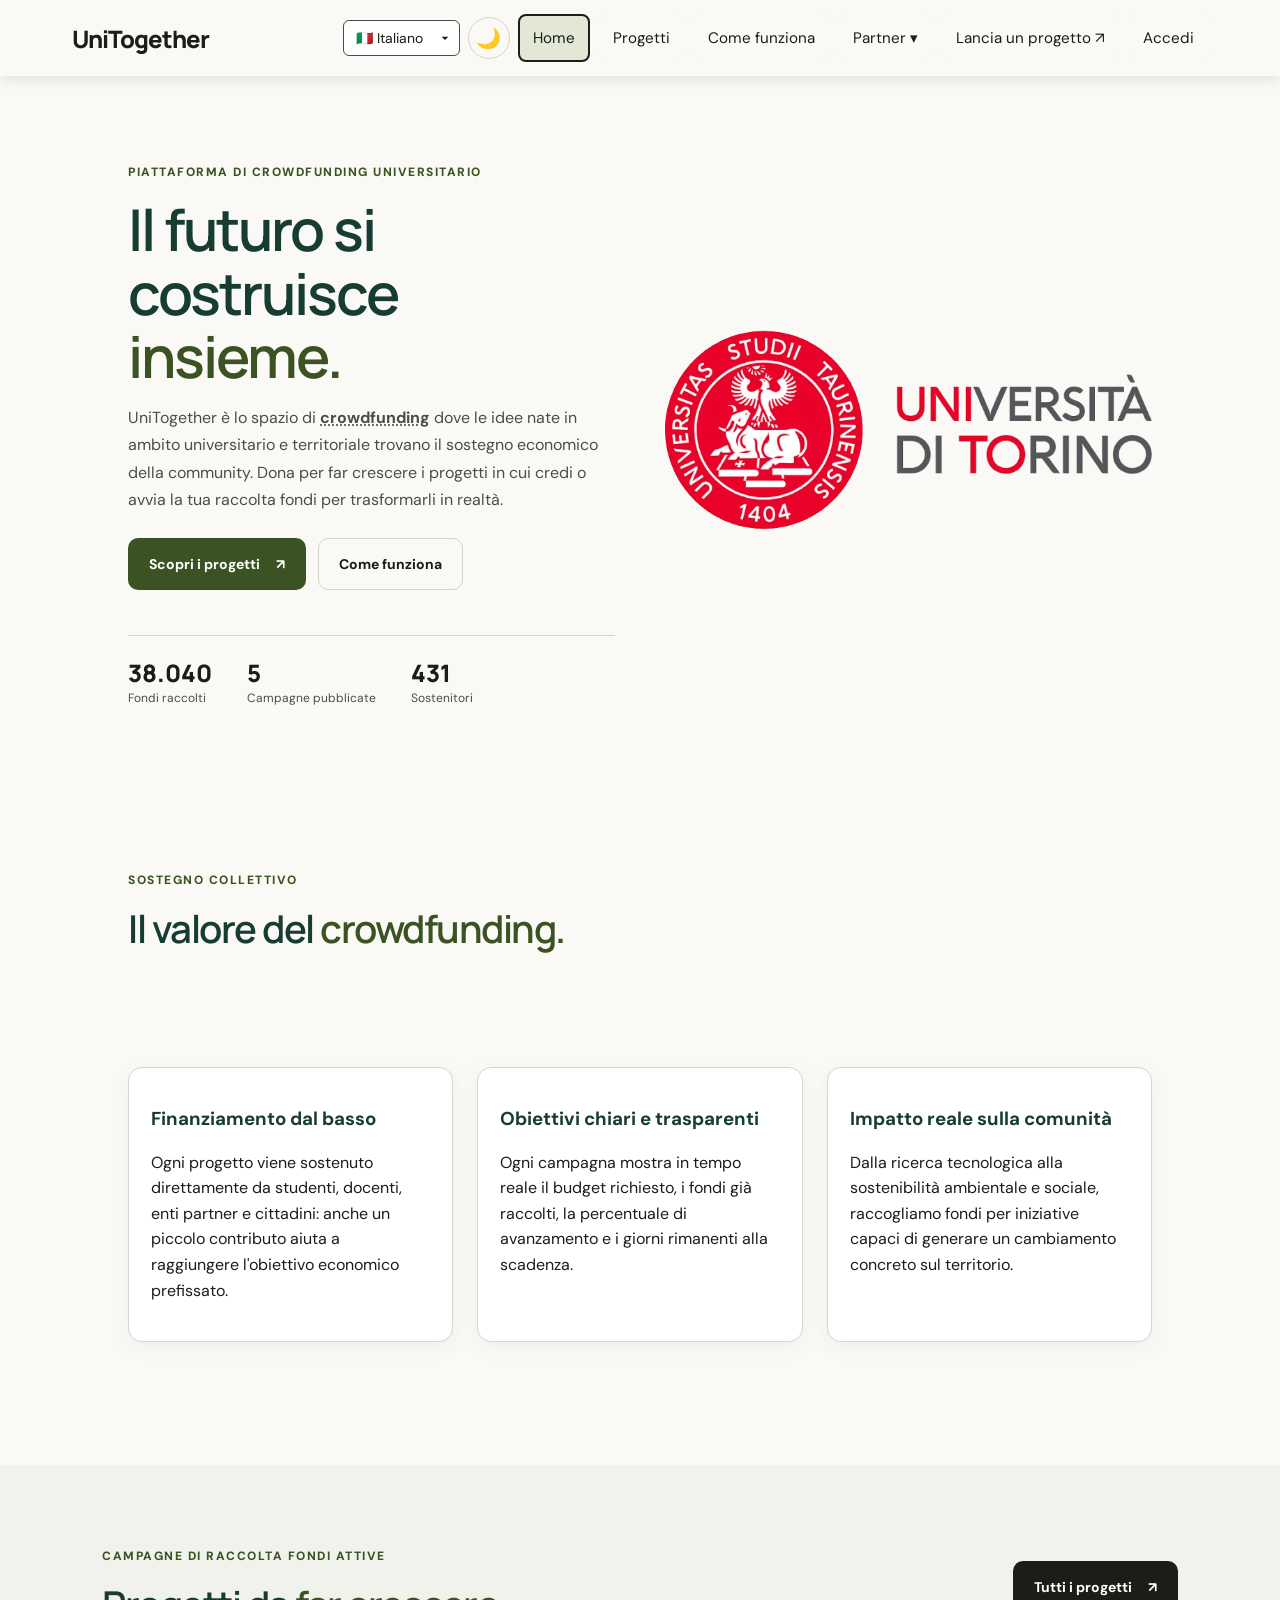
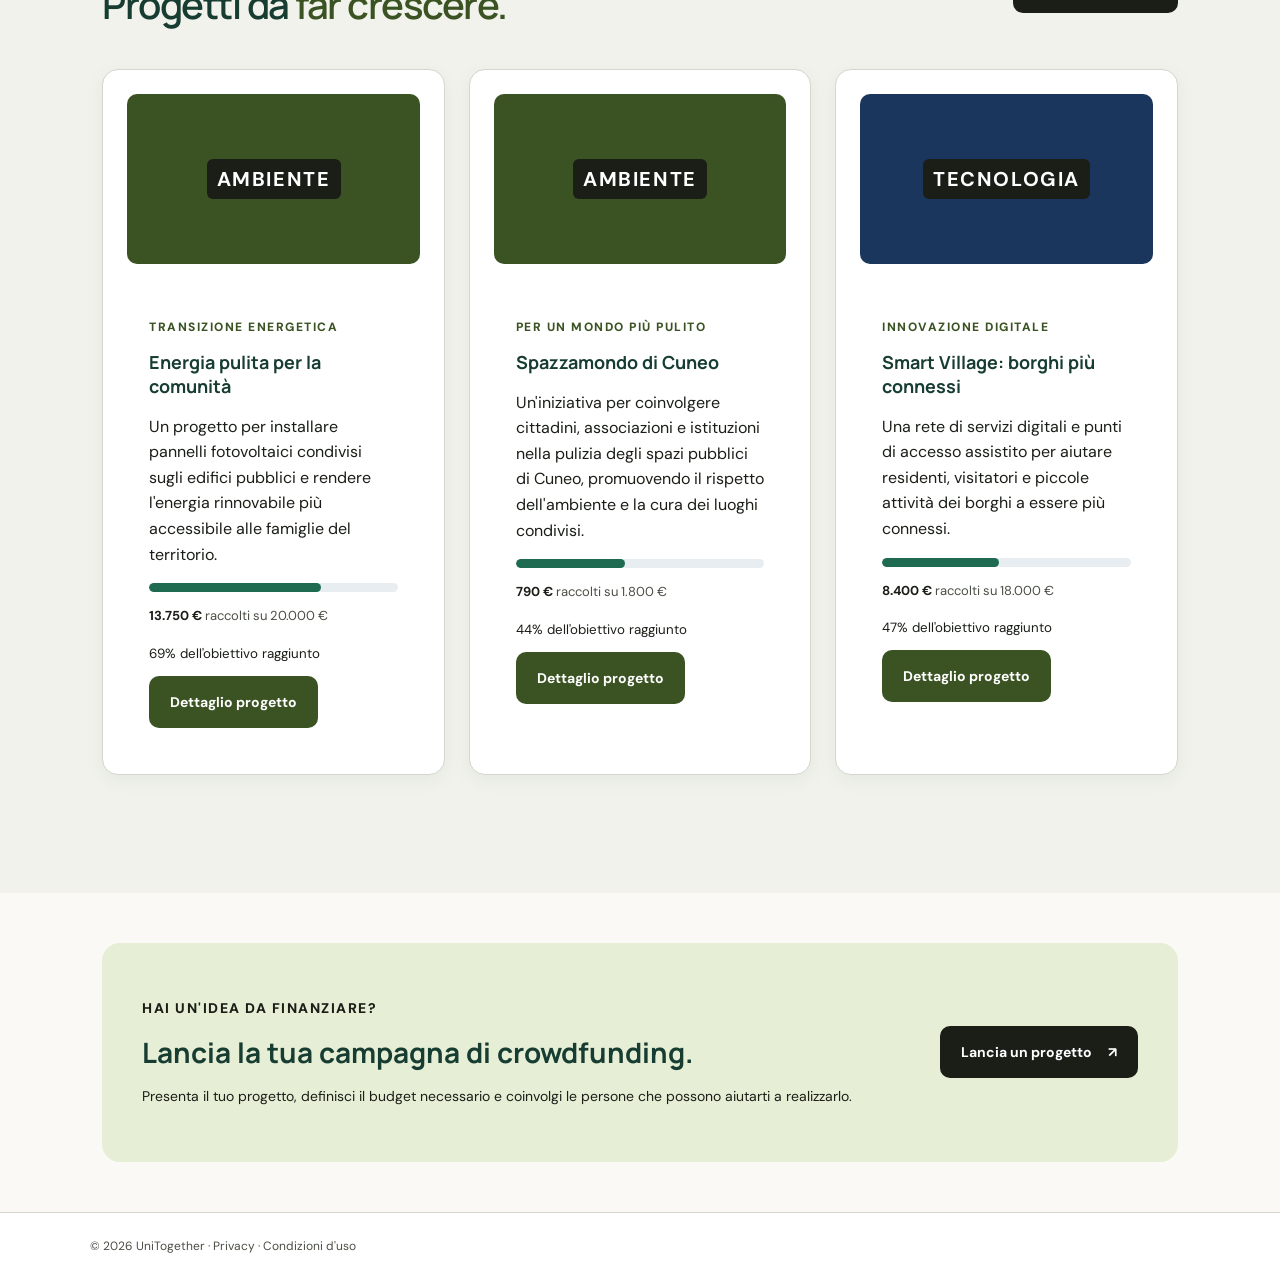
==== commit 03bbbdb5: "correzione_per_validatore" ====
--- a/assignment3_gruppoAC/src/index.html
+++ b/assignment3_gruppoAC/src/index.html
@@ -37,7 +37,7 @@
         </div>
 
         <!-- Contenitore nascosto per Google Translate ignorato dagli screen reader -->
-        <div id="google_translate_element" hidden aria-hidden="true"></div>
+        <div id="google_translate_element" hidden></div>
 
         <button
                 id="themeToggle"
--- a/assignment3_gruppoAC/stile/stile.css
+++ b/assignment3_gruppoAC/stile/stile.css
@@ -1633,6 +1633,7 @@
     display: flex;
     flex-direction: column;
     gap: 0.625rem;
+    color: black;
 }
 
 .wizard-step {
@@ -1645,7 +1646,6 @@
     border: 0;
     border-radius: 0.75rem;
     background-color: #ffffff;
-    color: var(--text);
     cursor: pointer;
 }
 
@@ -1687,7 +1687,6 @@
 
 .wizard-step small {
     margin-top: 0.25rem;
-    color: var(--muted);
     font-size: 0.76rem;
 }
 
@@ -2049,3 +2048,204 @@
     background-color: #ffffff !important;
     color: #1a1e17 !important;
 }
+
+.hero:has(.feature-grid) {
+    grid-template-columns: 1fr;
+    align-items: start;
+}
+
+.hero .feature-grid {
+    display: grid;
+    grid-template-columns: repeat(3, minmax(0, 1fr));
+    width: 100%;
+    gap: 1.5rem;
+}
+
+@media (max-width: 600px) {
+    .add-project-layout {
+        display: flex;
+        flex-direction: column;
+        width: 100%;
+    }
+
+    .wizard-sidebar,
+    .wizard-content {
+        width: 100%;
+        max-width: 100%;
+        min-width: 0;
+    }
+
+    .field-row {
+        display: flex;
+        flex-direction: column;
+        width: 100%;
+    }
+
+    .field-group {
+        width: 100%;
+        min-width: 0;
+    }
+
+    input,
+    textarea,
+    select {
+        max-width: 100%;
+    }
+}
+
+html[data-theme="dark"] .wizard-step.active {
+    background-color: #243428 !important;
+    color: #ffffff !important;
+}
+
+html[data-theme="dark"] .wizard-step.active strong {
+    color: #ffffff !important;
+}
+
+html[data-theme="dark"] .wizard-step.active small {
+    color: #dcdfe6 !important;
+}
+
+@media (max-width: 600px) {
+    .wizard-content {
+        padding: 1rem;
+    }
+
+    .wizard-content-header {
+        flex-wrap: wrap;
+    }
+
+    .wizard-actions {
+        flex-wrap: wrap;
+    }
+
+    .wizard-actions button {
+        max-width: 100%;
+    }
+
+    .category-options {
+        grid-template-columns: minmax(0, 1fr);
+    }
+}
+
+/* STEP WIZARD COMPATTI SU SMARTPHONE */
+@media (max-width: 600px) {
+
+    .wizard-steps {
+        display: flex;
+        flex-direction: row;
+        gap: 0.35rem;
+        width: 100%;
+    }
+
+    .wizard-step {
+        flex: 1;
+        min-width: 0;
+        padding: 0.45rem 0.25rem;
+        border-radius: 0.6rem;
+        gap: 0.2rem;
+        text-align: center;
+    }
+
+    .wizard-step .step-number {
+        width: 1.5rem;
+        height: 1.5rem;
+        min-width: 1.5rem;
+        font-size: 0.75rem;
+        margin: 0 auto;
+    }
+
+    .wizard-step strong {
+        display: block;
+        font-size: 0.65rem;
+        line-height: 1.2;
+        overflow-wrap: anywhere;
+    }
+
+    .wizard-step small {
+        display: none;
+    }
+}
+
+.add-project-page,
+.add-project-layout,
+.wizard-content,
+.wizard-sidebar,
+.field-group {
+    min-width: 0;
+    max-width: 100%;
+}
+
+.field-row {
+    display: grid;
+    grid-template-columns: repeat(2, minmax(0, 1fr));
+    gap: 1.125rem;
+}
+
+.field-group input,
+.field-group textarea,
+.field-group select {
+    width: 100%;
+    max-width: 100%;
+}
+
+.category-options {
+    grid-template-columns: repeat(2, minmax(0, 1fr));
+}
+
+@media (max-width: 600px) {
+    .add-project-page {
+        padding: 2rem 1rem;
+    }
+
+    .add-project-layout {
+        display: flex;
+        flex-direction: column;
+    }
+
+    .field-row {
+        grid-template-columns: 1fr;
+    }
+
+    .category-options {
+        grid-template-columns: 1fr;
+    }
+
+    .wizard-sidebar {
+        position: static;
+    }
+
+    .wizard-content {
+        padding: 1rem;
+    }
+
+    .wizard-content-header {
+        flex-direction: column;
+    }
+
+    .draft-status {
+        white-space: normal;
+    }
+
+    .wizard-actions {
+        flex-wrap: wrap;
+    }
+}
+
+.wizard-step {
+    color: #1a1e17;
+    background-color: #ffffff;
+}
+
+.wizard-step strong {
+    color: #1a1e17;
+}
+
+.wizard-step small {
+    color: #4a4f45;
+}
+
+.wizard-step.active {
+    background-color: #e6f2eb;
+    color: #1a1e17;
+}
